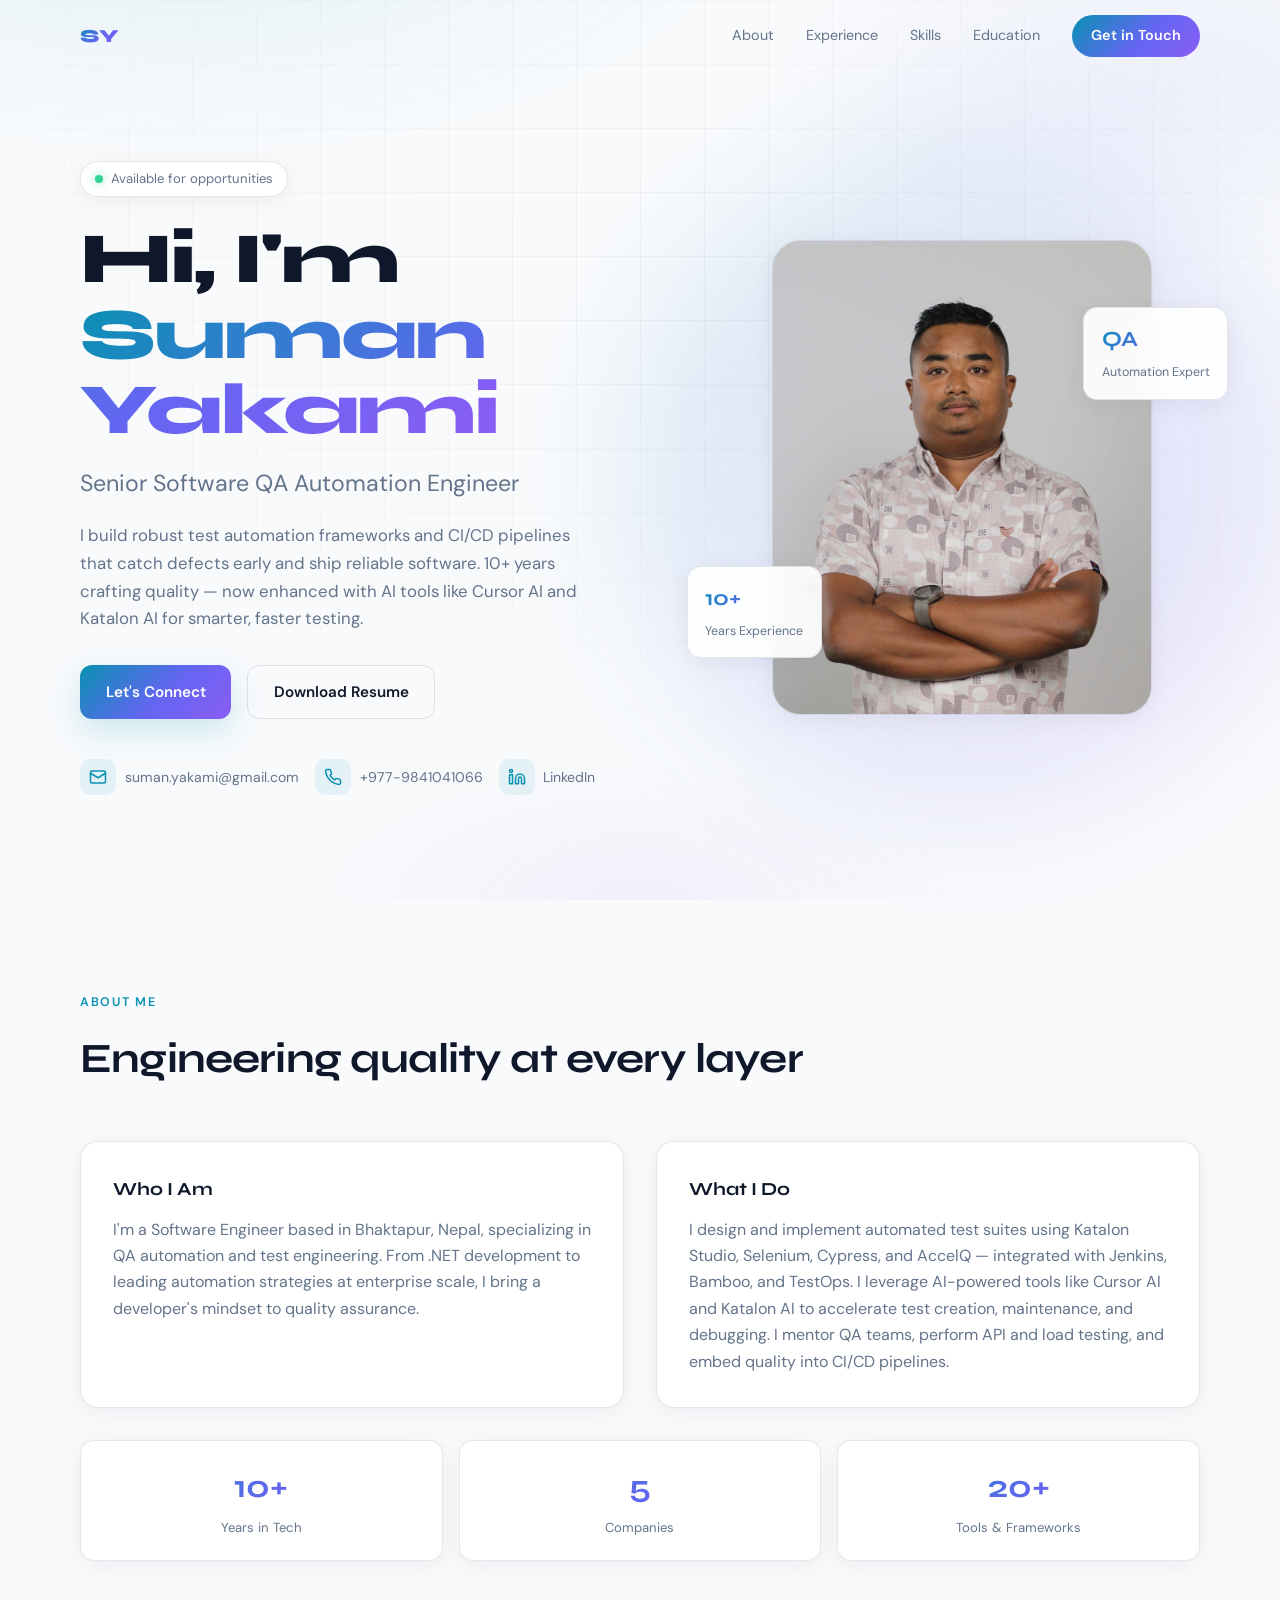
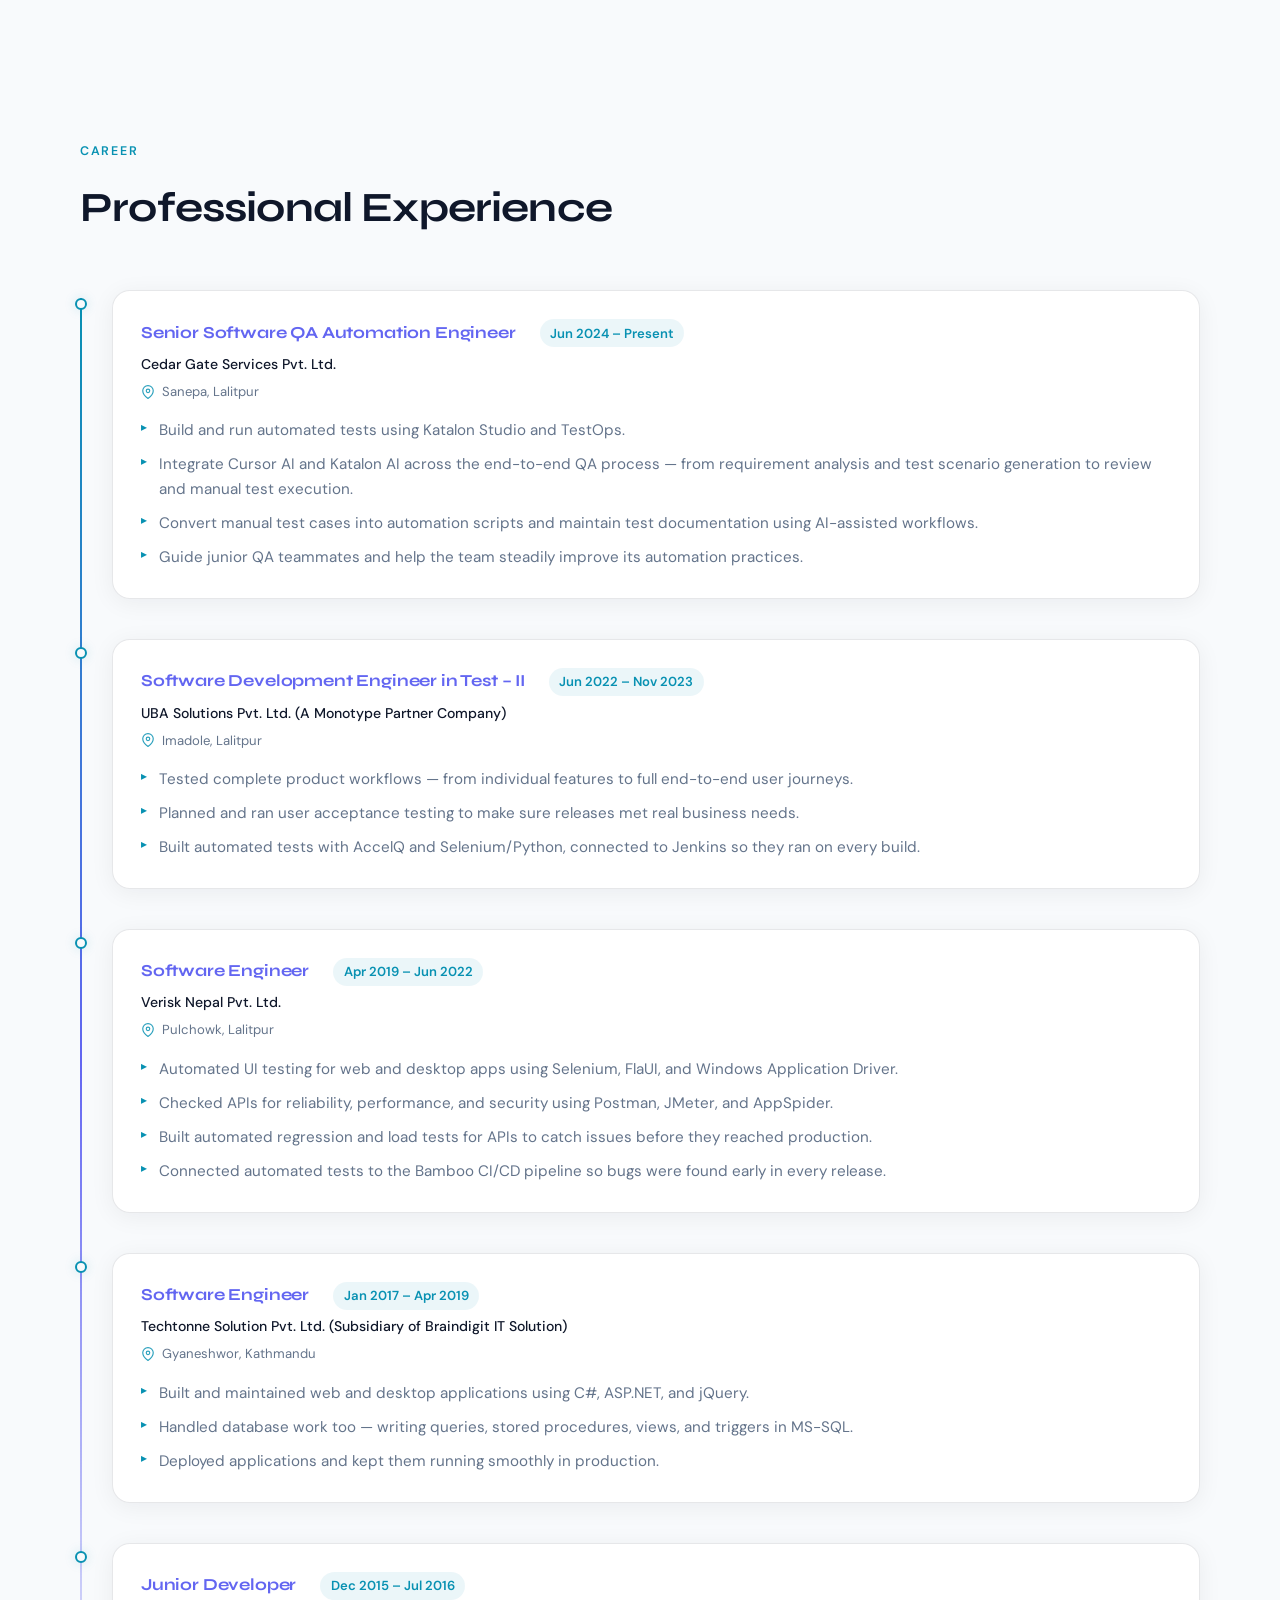
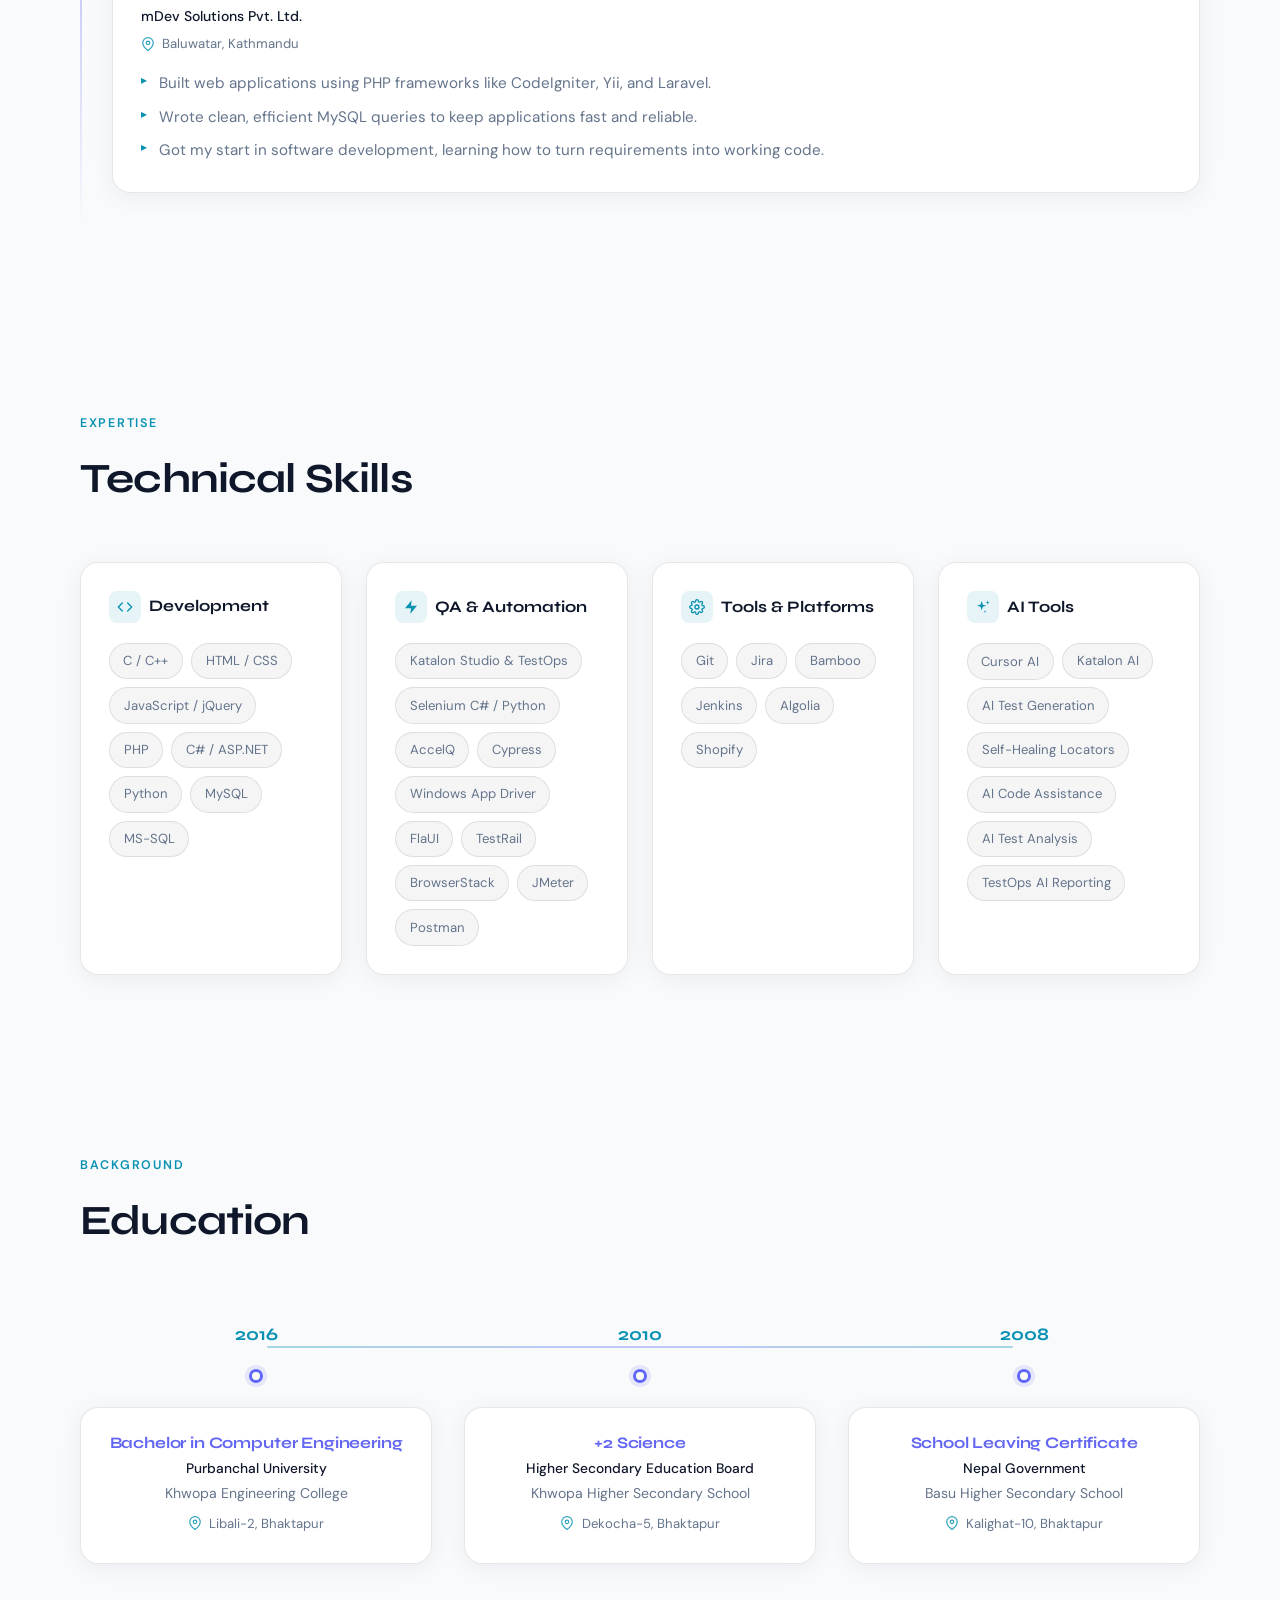
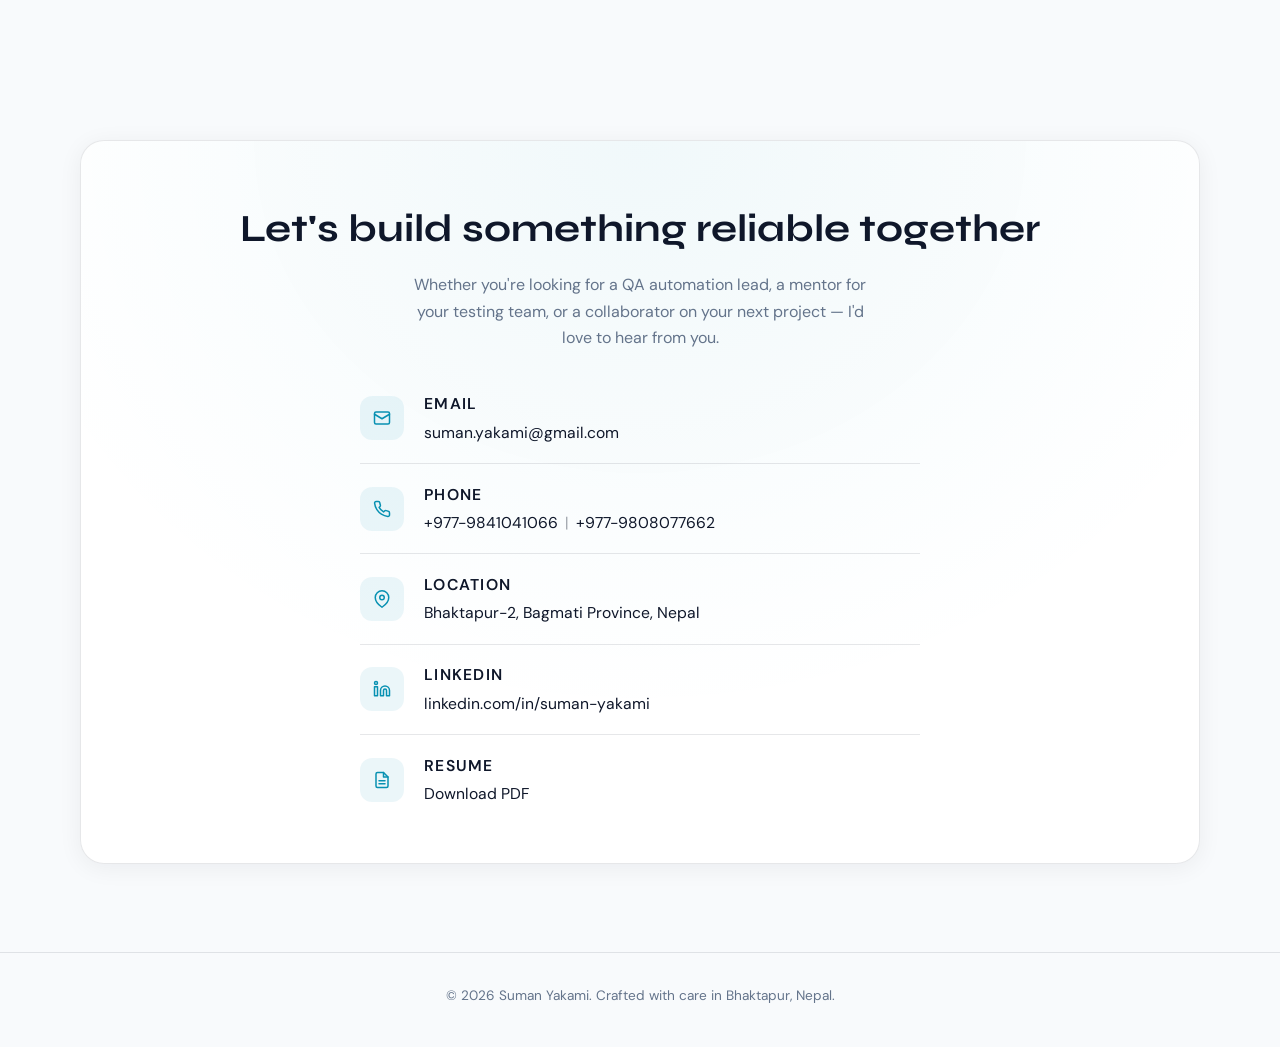
==== index.html @ f519cc33 "Initial commit for portfolio site" ====
<!DOCTYPE html>
<html lang="en">
<head>
  <meta charset="UTF-8" />
  <meta name="viewport" content="width=device-width, initial-scale=1.0" />
  <meta name="description" content="Suman Yakami — Senior Software QA Automation Engineer. Expert in Katalon, Selenium, CI/CD, Cursor AI, and Katalon AI for intelligent test automation." />
  <title>Suman Yakami | Software Engineer</title>
  <link rel="icon" href="favicon.svg" type="image/svg+xml" />
  <link rel="apple-touch-icon" href="favicon.svg" />
  <link rel="preconnect" href="https://fonts.googleapis.com" />
  <link rel="preconnect" href="https://fonts.gstatic.com" crossorigin />
  <link href="https://fonts.googleapis.com/css2?family=DM+Sans:ital,opsz,wght@0,9..40,300;0,9..40,400;0,9..40,500;0,9..40,600;0,9..40,700;1,9..40,400&family=Syne:wght@500;600;700;800&display=swap" rel="stylesheet" />
  <link rel="stylesheet" href="styles.css">
</head>
<body>
  <div class="grid-bg" aria-hidden="true"></div>

  <nav class="nav" id="nav">
    <div class="container nav-inner">
      <a href="#" class="logo">SY</a>
      <button class="menu-toggle" id="menuToggle" aria-label="Toggle menu">☰</button>
      <div class="nav-links" id="navLinks">
        <a href="#about">About</a>
        <a href="#experience">Experience</a>
        <a href="#skills">Skills</a>
        <a href="#education">Education</a>
        <a href="#contact" class="nav-cta">Get in Touch</a>
      </div>
    </div>
  </nav>

  <header class="hero">
    <div class="container hero-grid">
      <div class="hero-content">
        <div class="hero-badge">
          <span class="dot"></span>
          Available for opportunities
        </div>
        <h1>Hi, I'm <span class="highlight">Suman Yakami</span></h1>
        <p class="hero-role">Senior Software QA Automation Engineer</p>
        <p class="hero-desc">
          I build robust test automation frameworks and CI/CD pipelines that catch defects early
          and ship reliable software. 10+ years crafting quality — now enhanced with AI tools like
          Cursor AI and Katalon AI for smarter, faster testing.
        </p>
        <div class="hero-actions">
          <a href="#contact" class="btn btn-primary">Let's Connect</a>
          <a href="Resume_Suman-Yakami.pdf" class="btn btn-outline" target="_blank" rel="noopener">Download Resume</a>
        </div>
        <div class="hero-contact">
          <a href="mailto:suman.yakami@gmail.com">
            <span class="hero-contact-icon" aria-hidden="true">
              <svg viewBox="0 0 24 24"><rect x="2" y="4" width="20" height="16" rx="2"/><path d="m2 7 10 6 10-6"/></svg>
            </span>
            suman.yakami@gmail.com
          </a>
          <a href="tel:+9779841041066">
            <span class="hero-contact-icon" aria-hidden="true">
              <svg viewBox="0 0 24 24"><path d="M22 16.92v3a2 2 0 0 1-2.18 2 19.79 19.79 0 0 1-8.63-3.07 19.5 19.5 0 0 1-6-6 19.79 19.79 0 0 1-3.07-8.67A2 2 0 0 1 4.11 2h3a2 2 0 0 1 2 1.72 12.84 12.84 0 0 0 .7 2.81 2 2 0 0 1-.45 2.11L8.09 9.91a16 16 0 0 0 6 6l1.27-1.27a2 2 0 0 1 2.11-.45 12.84 12.84 0 0 0 2.81.7A2 2 0 0 1 22 16.92z"/></svg>
            </span>
            +977-9841041066
          </a>
          <a href="https://www.linkedin.com/in/suman-yakami" target="_blank" rel="noopener">
            <span class="hero-contact-icon" aria-hidden="true">
              <svg viewBox="0 0 24 24"><path d="M16 8a6 6 0 0 1 6 6v7h-4v-7a2 2 0 0 0-2-2 2 2 0 0 0-2 2v7h-4v-7a6 6 0 0 1 6-6z"/><path d="M2 9h4v12H2z"/><circle cx="4" cy="4" r="2"/></svg>
            </span>
            LinkedIn
          </a>
        </div>
      </div>
      <div class="hero-visual">
        <div class="photo-glow"></div>
        <div class="photo-frame">
          <img src="profile.jpg" alt="Suman Yakami — Software Engineer" width="380" height="475" />
        </div>
        <div class="floating-card card-1">
          <strong>10+</strong>
          <span>Years Experience</span>
        </div>
        <div class="floating-card card-2">
          <strong>QA</strong>
          <span>Automation Expert</span>
        </div>
      </div>
    </div>
  </header>

  <section id="about">
    <div class="container">
      <div class="section-header reveal">
        <span class="section-label">About Me</span>
        <h2 class="section-title">Engineering quality at every layer</h2>
      </div>
      <div class="about-grid">
        <div class="about-card reveal">
          <h3>Who I Am</h3>
          <p>
            I'm a Software Engineer based in Bhaktapur, Nepal, specializing in QA automation and
            test engineering. From .NET development to leading automation strategies at enterprise
            scale, I bring a developer's mindset to quality assurance.
          </p>
        </div>
        <div class="about-card reveal">
          <h3>What I Do</h3>
          <p>
            I design and implement automated test suites using Katalon Studio, Selenium, Cypress,
            and AccelQ — integrated with Jenkins, Bamboo, and TestOps. I leverage AI-powered tools
            like Cursor AI and Katalon AI to accelerate test creation, maintenance, and debugging.
            I mentor QA teams, perform API and load testing, and embed quality into CI/CD pipelines.
          </p>
        </div>
      </div>
      <div class="stats-row reveal">
        <div class="stat">
          <strong>10+</strong>
          <span>Years in Tech</span>
        </div>
        <div class="stat">
          <strong>5</strong>
          <span>Companies</span>
        </div>
        <div class="stat">
          <strong>20+</strong>
          <span>Tools &amp; Frameworks</span>
        </div>
      </div>
    </div>
  </section>

  <section id="experience">
    <div class="container">
      <div class="section-header reveal">
        <span class="section-label">Career</span>
        <h2 class="section-title">Professional Experience</h2>
      </div>
      <div class="timeline">
        <article class="timeline-item">
          <div class="timeline-card">
            <div class="timeline-meta">
              <h3>Senior Software QA Automation Engineer</h3>
              <span class="timeline-date">Jun 2024 – Present</span>
            </div>
            <p class="timeline-company">Cedar Gate Services Pvt. Ltd.</p>
            <p class="location-line">
              <svg viewBox="0 0 24 24" aria-hidden="true"><path d="M21 10c0 7-9 13-9 13s-9-6-9-13a9 9 0 0 1 18 0z"/><circle cx="12" cy="10" r="3"/></svg>
              <span>Sanepa, Lalitpur</span>
            </p>
            <ul>
              <li>Build and run automated tests using Katalon Studio and TestOps.</li>
              <li>Integrate Cursor AI and Katalon AI across the end-to-end QA process — from requirement analysis and test scenario generation to review and manual test execution.</li>
              <li>Convert manual test cases into automation scripts and maintain test documentation using AI-assisted workflows.</li>
              <li>Guide junior QA teammates and help the team steadily improve its automation practices.</li>
            </ul>
          </div>
        </article>

        <article class="timeline-item">
          <div class="timeline-card">
            <div class="timeline-meta">
              <h3>Software Development Engineer in Test – II</h3>
              <span class="timeline-date">Jun 2022 – Nov 2023</span>
            </div>
            <p class="timeline-company">UBA Solutions Pvt. Ltd. (A Monotype Partner Company)</p>
            <p class="location-line">
              <svg viewBox="0 0 24 24" aria-hidden="true"><path d="M21 10c0 7-9 13-9 13s-9-6-9-13a9 9 0 0 1 18 0z"/><circle cx="12" cy="10" r="3"/></svg>
              <span>Imadole, Lalitpur</span>
            </p>
            <ul>
              <li>Tested complete product workflows — from individual features to full end-to-end user journeys.</li>
              <li>Planned and ran user acceptance testing to make sure releases met real business needs.</li>
              <li>Built automated tests with AccelQ and Selenium/Python, connected to Jenkins so they ran on every build.</li>
            </ul>
          </div>
        </article>

        <article class="timeline-item">
          <div class="timeline-card">
            <div class="timeline-meta">
              <h3>Software Engineer</h3>
              <span class="timeline-date">Apr 2019 – Jun 2022</span>
            </div>
            <p class="timeline-company">Verisk Nepal Pvt. Ltd.</p>
            <p class="location-line">
              <svg viewBox="0 0 24 24" aria-hidden="true"><path d="M21 10c0 7-9 13-9 13s-9-6-9-13a9 9 0 0 1 18 0z"/><circle cx="12" cy="10" r="3"/></svg>
              <span>Pulchowk, Lalitpur</span>
            </p>
            <ul>
              <li>Automated UI testing for web and desktop apps using Selenium, FlaUI, and Windows Application Driver.</li>
              <li>Checked APIs for reliability, performance, and security using Postman, JMeter, and AppSpider.</li>
              <li>Built automated regression and load tests for APIs to catch issues before they reached production.</li>
              <li>Connected automated tests to the Bamboo CI/CD pipeline so bugs were found early in every release.</li>
            </ul>
          </div>
        </article>

        <article class="timeline-item">
          <div class="timeline-card">
            <div class="timeline-meta">
              <h3>Software Engineer</h3>
              <span class="timeline-date">Jan 2017 – Apr 2019</span>
            </div>
            <p class="timeline-company">Techtonne Solution Pvt. Ltd. (Subsidiary of Braindigit IT Solution)</p>
            <p class="location-line">
              <svg viewBox="0 0 24 24" aria-hidden="true"><path d="M21 10c0 7-9 13-9 13s-9-6-9-13a9 9 0 0 1 18 0z"/><circle cx="12" cy="10" r="3"/></svg>
              <span>Gyaneshwor, Kathmandu</span>
            </p>
            <ul>
              <li>Built and maintained web and desktop applications using C#, ASP.NET, and jQuery.</li>
              <li>Handled database work too — writing queries, stored procedures, views, and triggers in MS-SQL.</li>
              <li>Deployed applications and kept them running smoothly in production.</li>
            </ul>
          </div>
        </article>

        <article class="timeline-item">
          <div class="timeline-card">
            <div class="timeline-meta">
              <h3>Junior Developer</h3>
              <span class="timeline-date">Dec 2015 – Jul 2016</span>
            </div>
            <p class="timeline-company">mDev Solutions Pvt. Ltd.</p>
            <p class="location-line">
              <svg viewBox="0 0 24 24" aria-hidden="true"><path d="M21 10c0 7-9 13-9 13s-9-6-9-13a9 9 0 0 1 18 0z"/><circle cx="12" cy="10" r="3"/></svg>
              <span>Baluwatar, Kathmandu</span>
            </p>
            <ul>
              <li>Built web applications using PHP frameworks like CodeIgniter, Yii, and Laravel.</li>
              <li>Wrote clean, efficient MySQL queries to keep applications fast and reliable.</li>
              <li>Got my start in software development, learning how to turn requirements into working code.</li>
            </ul>
          </div>
        </article>
      </div>
    </div>
  </section>

  <section id="skills">
    <div class="container">
      <div class="section-header reveal">
        <span class="section-label">Expertise</span>
        <h2 class="section-title">Technical Skills</h2>
      </div>
      <div class="skills-grid">
        <div class="skill-group reveal">
          <h3><span class="icon" aria-hidden="true"><svg viewBox="0 0 24 24"><polyline points="16 18 22 12 16 6"/><polyline points="8 6 2 12 8 18"/></svg></span> Development</h3>
          <div class="skill-tags">
            <span class="skill-tag">C / C++</span>
            <span class="skill-tag">HTML / CSS</span>
            <span class="skill-tag">JavaScript / jQuery</span>
            <span class="skill-tag">PHP</span>
            <span class="skill-tag">C# / ASP.NET</span>
            <span class="skill-tag">Python</span>
            <span class="skill-tag">MySQL</span>
            <span class="skill-tag">MS-SQL</span>
          </div>
        </div>
        <div class="skill-group reveal">
          <h3><span class="icon" aria-hidden="true"><svg viewBox="0 0 24 24"><polygon points="13 2 3 14 12 14 11 22 21 10 12 10 13 2"/></svg></span> QA &amp; Automation</h3>
          <div class="skill-tags">
            <span class="skill-tag">Katalon Studio &amp; TestOps</span>
            <span class="skill-tag">Selenium C# / Python</span>
            <span class="skill-tag">AccelQ</span>
            <span class="skill-tag">Cypress</span>
            <span class="skill-tag">Windows App Driver</span>
            <span class="skill-tag">FlaUI</span>
            <span class="skill-tag">TestRail</span>
            <span class="skill-tag">BrowserStack</span>
            <span class="skill-tag">JMeter</span>
            <span class="skill-tag">Postman</span>
          </div>
        </div>
        <div class="skill-group reveal">
          <h3><span class="icon" aria-hidden="true"><svg viewBox="0 0 24 24"><path d="M12 15a3 3 0 1 0 0-6 3 3 0 0 0 0 6z"/><path d="M19.4 15a1.65 1.65 0 0 0 .33 1.82l.06.06a2 2 0 0 1-2.83 2.83l-.06-.06a1.65 1.65 0 0 0-1.82-.33 1.65 1.65 0 0 0-1 1.51V21a2 2 0 0 1-4 0v-.09A1.65 1.65 0 0 0 9 19.4a1.65 1.65 0 0 0-1.82.33l-.06.06a2 2 0 0 1-2.83-2.83l.06-.06A1.65 1.65 0 0 0 4.68 15a1.65 1.65 0 0 0-1.51-1H3a2 2 0 0 1 0-4h.09A1.65 1.65 0 0 0 4.6 9a1.65 1.65 0 0 0-.33-1.82l-.06-.06a2 2 0 0 1 2.83-2.83l.06.06A1.65 1.65 0 0 0 9 4.68a1.65 1.65 0 0 0 1-1.51V3a2 2 0 0 1 4 0v.09a1.65 1.65 0 0 0 1 1.51 1.65 1.65 0 0 0 1.82-.33l.06-.06a2 2 0 0 1 2.83 2.83l-.06.06A1.65 1.65 0 0 0 19.4 9a1.65 1.65 0 0 0 1.51 1H21a2 2 0 0 1 0 4h-.09a1.65 1.65 0 0 0-1.51 1z"/></svg></span> Tools &amp; Platforms</h3>
          <div class="skill-tags">
            <span class="skill-tag">Git</span>
            <span class="skill-tag">Jira</span>
            <span class="skill-tag">Bamboo</span>
            <span class="skill-tag">Jenkins</span>
            <span class="skill-tag">Algolia</span>
            <span class="skill-tag">Shopify</span>
          </div>
        </div>
        <div class="skill-group reveal">
          <h3><span class="icon" aria-hidden="true"><svg viewBox="0 0 24 24"><polygon points="10,3 11.8,8.5 17,10 11.8,11.5 10,17 8.2,11.5 3,10 8.2,8.5"/><polygon points="19,2 19.7,4.5 22,5.2 19.7,5.9 19,8.5 18.3,5.9 16,5.2 18.3,4.5"/><polygon points="15,17 15.5,18.5 17,19 15.5,19.5 15,21 14.5,19.5 13,19 14.5,18.5"/></svg></span> AI Tools</h3>
          <div class="skill-tags">
            <span class="skill-tag">Cursor AI</span>
            <span class="skill-tag">Katalon AI</span>
            <span class="skill-tag">AI Test Generation</span>
            <span class="skill-tag">Self-Healing Locators</span>
            <span class="skill-tag">AI Code Assistance</span>
            <span class="skill-tag">AI Test Analysis</span>
            <span class="skill-tag">TestOps AI Reporting</span>
          </div>
        </div>
      </div>
    </div>
  </section>

  <section id="education">
    <div class="container">
      <div class="section-header reveal">
        <span class="section-label">Background</span>
        <h2 class="section-title">Education</h2>
      </div>
      <div class="edu-timeline">
        <div class="edu-step reveal">
          <span class="edu-step-year">2016</span>
          <span class="edu-step-dot" aria-hidden="true"></span>
          <div class="edu-step-content" data-year="2016">
            <h3>Bachelor in Computer Engineering</h3>
            <p class="edu-board">Purbanchal University</p>
            <p class="edu-institution">Khwopa Engineering College</p>
            <p class="location-line">
              <svg viewBox="0 0 24 24" aria-hidden="true"><path d="M21 10c0 7-9 13-9 13s-9-6-9-13a9 9 0 0 1 18 0z"/><circle cx="12" cy="10" r="3"/></svg>
              <span>Libali-2, Bhaktapur</span>
            </p>
          </div>
        </div>
        <div class="edu-step reveal">
          <span class="edu-step-year">2010</span>
          <span class="edu-step-dot" aria-hidden="true"></span>
          <div class="edu-step-content" data-year="2010">
            <h3>+2 Science</h3>
            <p class="edu-board">Higher Secondary Education Board</p>
            <p class="edu-institution">Khwopa Higher Secondary School</p>
            <p class="location-line">
              <svg viewBox="0 0 24 24" aria-hidden="true"><path d="M21 10c0 7-9 13-9 13s-9-6-9-13a9 9 0 0 1 18 0z"/><circle cx="12" cy="10" r="3"/></svg>
              <span>Dekocha-5, Bhaktapur</span>
            </p>
          </div>
        </div>
        <div class="edu-step reveal">
          <span class="edu-step-year">2008</span>
          <span class="edu-step-dot" aria-hidden="true"></span>
          <div class="edu-step-content" data-year="2008">
            <h3>School Leaving Certificate</h3>
            <p class="edu-board">Nepal Government</p>
            <p class="edu-institution">Basu Higher Secondary School</p>
            <p class="location-line">
              <svg viewBox="0 0 24 24" aria-hidden="true"><path d="M21 10c0 7-9 13-9 13s-9-6-9-13a9 9 0 0 1 18 0z"/><circle cx="12" cy="10" r="3"/></svg>
              <span>Kalighat-10, Bhaktapur</span>
            </p>
          </div>
        </div>
      </div>
    </div>
  </section>

  <section id="contact">
    <div class="container">
      <div class="contact-wrapper reveal">
        <h2>Let's build something reliable together</h2>
        <p>
          Whether you're looking for a QA automation lead, a mentor for your testing team,
          or a collaborator on your next project — I'd love to hear from you.
        </p>
        <ul class="contact-list">
          <li>
            <span class="contact-icon" aria-hidden="true">
              <svg viewBox="0 0 24 24"><rect x="2" y="4" width="20" height="16" rx="2"/><path d="m2 7 10 6 10-6"/></svg>
            </span>
            <div class="contact-details">
              <span class="contact-label">Email</span>
              <a href="mailto:suman.yakami@gmail.com">suman.yakami@gmail.com</a>
            </div>
          </li>
          <li>
            <span class="contact-icon" aria-hidden="true">
              <svg viewBox="0 0 24 24"><path d="M22 16.92v3a2 2 0 0 1-2.18 2 19.79 19.79 0 0 1-8.63-3.07 19.5 19.5 0 0 1-6-6 19.79 19.79 0 0 1-3.07-8.67A2 2 0 0 1 4.11 2h3a2 2 0 0 1 2 1.72 12.84 12.84 0 0 0 .7 2.81 2 2 0 0 1-.45 2.11L8.09 9.91a16 16 0 0 0 6 6l1.27-1.27a2 2 0 0 1 2.11-.45 12.84 12.84 0 0 0 2.81.7A2 2 0 0 1 22 16.92z"/></svg>
            </span>
            <div class="contact-details">
              <span class="contact-label">Phone</span>
              <div class="phone-numbers">
                <a href="tel:+9779841041066">+977-9841041066</a>
                <span class="phone-sep" aria-hidden="true">|</span>
                <a href="tel:+9779808077662">+977-9808077662</a>
              </div>
            </div>
          </li>
          <li>
            <span class="contact-icon" aria-hidden="true">
              <svg viewBox="0 0 24 24"><path d="M21 10c0 7-9 13-9 13s-9-6-9-13a9 9 0 0 1 18 0z"/><circle cx="12" cy="10" r="3"/></svg>
            </span>
            <div class="contact-details">
              <span class="contact-label">Location</span>
              <span>Bhaktapur-2, Bagmati Province, Nepal</span>
            </div>
          </li>
          <li>
            <span class="contact-icon" aria-hidden="true">
              <svg viewBox="0 0 24 24"><path d="M16 8a6 6 0 0 1 6 6v7h-4v-7a2 2 0 0 0-2-2 2 2 0 0 0-2 2v7h-4v-7a6 6 0 0 1 6-6z"/><path d="M2 9h4v12H2z"/><circle cx="4" cy="4" r="2"/></svg>
            </span>
            <div class="contact-details">
              <span class="contact-label">LinkedIn</span>
              <a href="https://www.linkedin.com/in/suman-yakami" target="_blank" rel="noopener">linkedin.com/in/suman-yakami</a>
            </div>
          </li>
          <li>
            <span class="contact-icon" aria-hidden="true">
              <svg viewBox="0 0 24 24"><path d="M14 2H6a2 2 0 0 0-2 2v16a2 2 0 0 0 2 2h12a2 2 0 0 0 2-2V8z"/><path d="M14 2v6h6"/><path d="M16 13H8"/><path d="M16 17H8"/></svg>
            </span>
            <div class="contact-details">
              <span class="contact-label">Resume</span>
              <a href="Resume_Suman-Yakami.pdf" target="_blank" rel="noopener">Download PDF</a>
            </div>
          </li>
        </ul>
      </div>
    </div>
  </section>

  <footer>
    <div class="container">
      <p>&copy; 2026 Suman Yakami. Crafted with care in Bhaktapur, Nepal.</p>
    </div>
  </footer>

  <script>
    const nav = document.getElementById("nav");
    const navLinks = document.getElementById("navLinks");
    const menuToggle = document.getElementById("menuToggle");
    const sections = document.querySelectorAll("section[id]");
    const navAnchors = document.querySelectorAll(".nav-links a[href^='#']");

    window.addEventListener("scroll", () => {
      nav.classList.toggle("scrolled", window.scrollY > 40);
    });

    menuToggle.addEventListener("click", () => {
      navLinks.classList.toggle("open");
    });

    navAnchors.forEach((link) => {
      link.addEventListener("click", () => navLinks.classList.remove("open"));
    });

    const revealObserver = new IntersectionObserver(
      (entries) => {
        entries.forEach((entry) => {
          if (entry.isIntersecting) entry.target.classList.add("visible");
        });
      },
      { threshold: 0.12, rootMargin: "0px 0px -40px 0px" }
    );

    document.querySelectorAll(".reveal, .timeline-item").forEach((el) => {
      revealObserver.observe(el);
    });

    const sectionObserver = new IntersectionObserver(
      (entries) => {
        entries.forEach((entry) => {
          if (entry.isIntersecting) {
            navAnchors.forEach((link) => {
              link.classList.toggle("active", link.getAttribute("href") === `#${entry.target.id}`);
            });
          }
        });
      },
      { threshold: 0.35, rootMargin: `-${nav.offsetHeight}px 0px -55% 0px` }
    );

    sections.forEach((section) => sectionObserver.observe(section));
  </script>
</body>
</html>
---- styles.css ----
:root {
  --bg: #f8fafc;
  --bg-elevated: #ffffff;
  --bg-card: rgba(255, 255, 255, 0.92);
  --border: rgba(15, 23, 42, 0.1);
  --text: #0f172a;
  --text-muted: #64748b;
  --accent: #0891b2;
  --accent-2: #6366f1;
  --accent-glow: rgba(8, 145, 178, 0.18);
  --gradient: linear-gradient(135deg, #0891b2 0%, #6366f1 55%, #8b5cf6 100%);
  --radius: 18px;
  --shadow: 0 20px 50px rgba(15, 23, 42, 0.1);
  --nav-h: 72px;
}

*, *::before, *::after { box-sizing: border-box; margin: 0; padding: 0; }
html { scroll-behavior: smooth; scroll-padding-top: var(--nav-h); }

body {
  font-family: "DM Sans", system-ui, sans-serif;
  background: var(--bg);
  color: var(--text);
  line-height: 1.65;
  overflow-x: hidden;
}

body::before {
  content: "";
  position: fixed;
  inset: 0;
  background:
    radial-gradient(ellipse 80% 50% at 15% -10%, rgba(8, 145, 178, 0.08), transparent 55%),
    radial-gradient(ellipse 60% 40% at 90% 10%, rgba(99, 102, 241, 0.07), transparent 50%),
    radial-gradient(ellipse 50% 30% at 50% 100%, rgba(139, 92, 246, 0.06), transparent 50%);
  pointer-events: none;
  z-index: 0;
}

.grid-bg {
  position: fixed;
  inset: 0;
  background-image:
    linear-gradient(rgba(15, 23, 42, 0.04) 1px, transparent 1px),
    linear-gradient(90deg, rgba(15, 23, 42, 0.04) 1px, transparent 1px);
  background-size: 64px 64px;
  mask-image: radial-gradient(ellipse 80% 70% at 50% 30%, black, transparent);
  pointer-events: none;
  z-index: 0;
}

a { color: inherit; text-decoration: none; }
img { max-width: 100%; display: block; }
ul { list-style: none; }

.container {
  width: min(1120px, calc(100% - 2.5rem));
  margin-inline: auto;
  position: relative;
  z-index: 1;
}

/* Navigation */
.nav {
  position: fixed;
  top: 0;
  left: 0;
  right: 0;
  height: var(--nav-h);
  z-index: 100;
  transition: background 0.3s, border-color 0.3s, backdrop-filter 0.3s;
}

.nav.scrolled {
  background: rgba(255, 255, 255, 0.9);
  backdrop-filter: blur(16px);
  border-bottom: 1px solid var(--border);
  box-shadow: 0 4px 20px rgba(15, 23, 42, 0.06);
}

.nav-inner {
  height: 100%;
  display: flex;
  align-items: center;
  justify-content: space-between;
}

.logo {
  font-family: "Syne", sans-serif;
  font-weight: 800;
  font-size: 1.15rem;
  letter-spacing: -0.02em;
  background: var(--gradient);
  -webkit-background-clip: text;
  -webkit-text-fill-color: transparent;
  background-clip: text;
}

.nav-links {
  display: flex;
  gap: 2rem;
  align-items: center;
}

.nav-links a {
  font-size: 0.9rem;
  color: var(--text-muted);
  transition: color 0.2s;
  position: relative;
}

.nav-links a::after {
  content: "";
  position: absolute;
  left: 0;
  bottom: -4px;
  width: 0;
  height: 2px;
  background: var(--gradient);
  border-radius: 2px;
  transition: width 0.25s ease;
}

.nav-links a:hover,
.nav-links a.active { color: var(--text); }

.nav-links a:hover::after,
.nav-links a.active::after { width: 100%; }

.nav-cta {
  padding: 0.55rem 1.2rem;
  border-radius: 999px;
  background: var(--gradient);
  color: #ffffff !important;
  font-weight: 600;
  font-size: 0.85rem;
  transition: transform 0.2s, box-shadow 0.2s;
}

.nav-cta::after { display: none !important; }
.nav-cta:hover { transform: translateY(-1px); box-shadow: 0 8px 24px var(--accent-glow); }

.menu-toggle {
  display: none;
  background: none;
  border: 1px solid var(--border);
  color: var(--text);
  width: 42px;
  height: 42px;
  border-radius: 10px;
  cursor: pointer;
  font-size: 1.2rem;
}

/* Hero */
.hero {
  min-height: 100vh;
  display: flex;
  align-items: center;
  padding: calc(var(--nav-h) + 3rem) 0 4rem;
  position: relative;
  z-index: 1;
}

.hero-grid {
  display: grid;
  grid-template-columns: 1.1fr 0.9fr;
  gap: 4rem;
  align-items: center;
}

.hero-badge {
  display: inline-flex;
  align-items: center;
  gap: 0.5rem;
  padding: 0.4rem 0.9rem;
  border-radius: 999px;
  border: 1px solid var(--border);
  background: var(--bg-card);
  font-size: 0.82rem;
  color: var(--text-muted);
  margin-bottom: 1.5rem;
  backdrop-filter: blur(8px);
}

.hero-badge .dot {
  width: 8px;
  height: 8px;
  border-radius: 50%;
  background: #34d399;
  box-shadow: 0 0 10px rgba(52, 211, 153, 0.6);
  animation: pulse 2s infinite;
}

@keyframes pulse {
  0%, 100% { opacity: 1; }
  50% { opacity: 0.5; }
}

.hero h1 {
  font-family: "Syne", sans-serif;
  font-size: clamp(2.8rem, 6vw, 4.5rem);
  font-weight: 800;
  line-height: 1.05;
  letter-spacing: -0.03em;
  margin-bottom: 1rem;
}

.hero h1 .highlight {
  background: var(--gradient);
  -webkit-background-clip: text;
  -webkit-text-fill-color: transparent;
  background-clip: text;
}

.hero-role {
  font-size: clamp(1.1rem, 2.5vw, 1.45rem);
  color: var(--text-muted);
  margin-bottom: 1.25rem;
  font-weight: 400;
}

.hero-desc {
  color: var(--text-muted);
  max-width: 520px;
  margin-bottom: 2rem;
  font-size: 1.05rem;
}

.hero-actions {
  display: flex;
  flex-wrap: wrap;
  gap: 1rem;
  margin-bottom: 2.5rem;
}

.btn {
  display: inline-flex;
  align-items: center;
  gap: 0.5rem;
  padding: 0.85rem 1.6rem;
  border-radius: 12px;
  font-weight: 600;
  font-size: 0.95rem;
  transition: transform 0.2s, box-shadow 0.2s, background 0.2s;
  cursor: pointer;
  border: none;
  font-family: inherit;
}

.btn-primary {
  background: var(--gradient);
  color: #ffffff;
  box-shadow: 0 12px 32px var(--accent-glow);
}

.btn-primary:hover { transform: translateY(-2px); }

.btn-outline {
  background: transparent;
  color: var(--text);
  border: 1px solid var(--border);
}

.btn-outline:hover {
  border-color: var(--accent);
  background: rgba(8, 145, 178, 0.06);
}

.hero-contact {
  display: flex;
  flex-wrap: wrap;
  gap: 1rem;
}

.hero-contact a {
  display: inline-flex;
  align-items: center;
  gap: 0.55rem;
  font-size: 0.88rem;
  color: var(--text-muted);
  transition: color 0.2s;
}

.hero-contact a:hover { color: var(--accent); }

.hero-contact-icon {
  width: 36px;
  height: 36px;
  border-radius: 10px;
  display: grid;
  place-items: center;
  flex-shrink: 0;
  background: rgba(8, 145, 178, 0.08);
  color: var(--accent);
}

.hero-contact-icon svg,
.contact-icon svg {
  width: 18px;
  height: 18px;
  display: block;
  stroke: currentColor;
  fill: none;
  stroke-width: 2;
  stroke-linecap: round;
  stroke-linejoin: round;
}

.hero-visual {
  position: relative;
  display: flex;
  justify-content: center;
}

.photo-frame {
  position: relative;
  width: min(380px, 100%);
  aspect-ratio: 4/5;
  border-radius: 28px;
  overflow: hidden;
  border: 1px solid var(--border);
  box-shadow: var(--shadow);
}

.photo-frame img {
  width: 100%;
  height: 100%;
  object-fit: cover;
  object-position: center top;
}

.photo-glow {
  position: absolute;
  inset: -20%;
  background: var(--gradient);
  opacity: 0.12;
  filter: blur(60px);
  z-index: -1;
  border-radius: 50%;
}

.floating-card {
  position: absolute;
  background: var(--bg-card);
  backdrop-filter: blur(12px);
  border: 1px solid var(--border);
  border-radius: 14px;
  padding: 0.9rem 1.1rem;
  box-shadow: var(--shadow);
  animation: float 5s ease-in-out infinite;
}

.floating-card.card-1 {
  bottom: 12%;
  left: -8%;
  animation-delay: 0s;
}

.floating-card.card-2 {
  top: 14%;
  right: -6%;
  animation-delay: 1.5s;
}

@keyframes float {
  0%, 100% { transform: translateY(0); }
  50% { transform: translateY(-10px); }
}

.floating-card strong {
  display: block;
  font-family: "Syne", sans-serif;
  font-size: 1.35rem;
  background: var(--gradient);
  -webkit-background-clip: text;
  -webkit-text-fill-color: transparent;
  background-clip: text;
}

.floating-card span {
  font-size: 0.78rem;
  color: var(--text-muted);
}

/* Sections */
section {
  padding: 5.5rem 0;
  position: relative;
  z-index: 1;
}

.section-header {
  margin-bottom: 3rem;
}

.section-label {
  display: inline-block;
  font-size: 0.78rem;
  font-weight: 600;
  letter-spacing: 0.14em;
  text-transform: uppercase;
  color: var(--accent);
  margin-bottom: 0.75rem;
}

.section-title {
  font-family: "Syne", sans-serif;
  font-size: clamp(1.8rem, 4vw, 2.6rem);
  font-weight: 700;
  letter-spacing: -0.02em;
}

.about-card,
.stat,
.timeline-card,
.skill-group,
.contact-wrapper,
.hero-badge,
.floating-card,
.photo-frame {
  box-shadow: 0 4px 24px rgba(15, 23, 42, 0.06);
}

/* About */
.about-grid {
  display: grid;
  grid-template-columns: 1fr 1fr;
  gap: 2rem;
}

.about-card {
  background: var(--bg-card);
  border: 1px solid var(--border);
  border-radius: var(--radius);
  padding: 2rem;
  backdrop-filter: blur(10px);
  transition: border-color 0.3s, transform 0.3s;
}

.about-card:hover {
  border-color: rgba(8, 145, 178, 0.35);
  transform: translateY(-4px);
  box-shadow: var(--shadow);
}

.about-card h3 {
  font-family: "Syne", sans-serif;
  font-size: 1.15rem;
  margin-bottom: 0.75rem;
}

.about-card p { color: var(--text-muted); }

.stats-row {
  display: grid;
  grid-template-columns: repeat(3, 1fr);
  gap: 1rem;
  margin-top: 2rem;
}

.stat {
  text-align: center;
  padding: 1.25rem;
  background: var(--bg-card);
  border: 1px solid var(--border);
  border-radius: 14px;
}

.stat strong {
  display: block;
  font-family: "Syne", sans-serif;
  font-size: 2rem;
  background: var(--gradient);
  -webkit-background-clip: text;
  -webkit-text-fill-color: transparent;
  background-clip: text;
}

.stat span {
  font-size: 0.82rem;
  color: var(--text-muted);
}

/* Experience */
.timeline {
  position: relative;
  padding-left: 2rem;
}

.timeline::before {
  content: "";
  position: absolute;
  left: 0;
  top: 8px;
  bottom: 8px;
  width: 2px;
  background: linear-gradient(to bottom, var(--accent), var(--accent-2), transparent);
  border-radius: 2px;
}

.timeline-item {
  position: relative;
  padding-bottom: 2.5rem;
  opacity: 0;
  transform: translateX(20px);
  transition: opacity 0.5s ease, transform 0.5s ease;
}

.timeline-item.visible {
  opacity: 1;
  transform: translateX(0);
}

.timeline-item::before {
  content: "";
  position: absolute;
  left: -2rem;
  top: 8px;
  width: 12px;
  height: 12px;
  border-radius: 50%;
  background: var(--bg);
  border: 2px solid var(--accent);
  transform: translateX(-5px);
  box-shadow: 0 0 12px var(--accent-glow);
}

.timeline-card {
  background: var(--bg-card);
  border: 1px solid var(--border);
  border-radius: var(--radius);
  padding: 1.75rem;
  backdrop-filter: blur(10px);
  transition: border-color 0.3s;
}

.timeline-card:hover {
  border-color: rgba(8, 145, 178, 0.3);
  box-shadow: var(--shadow);
}

.timeline-meta {
  display: flex;
  flex-wrap: wrap;
  gap: 0.75rem 1.5rem;
  margin-bottom: 0.4rem;
  align-items: baseline;
}

.timeline-meta h3 {
  font-family: "Syne", sans-serif;
  font-size: 1.05rem;
  font-weight: 700;
  color: var(--accent-2);
  letter-spacing: -0.01em;
  line-height: 1.35;
}

.timeline-date {
  font-size: 0.82rem;
  color: var(--accent);
  font-weight: 600;
  background: rgba(8, 145, 178, 0.08);
  padding: 0.2rem 0.65rem;
  border-radius: 999px;
}

.timeline-company {
  font-family: "DM Sans", system-ui, sans-serif;
  font-size: 0.88rem;
  font-weight: 500;
  color: var(--text);
  margin-bottom: 0.4rem;
  line-height: 1.45;
  overflow-wrap: break-word;
}

.location-line {
  display: inline-flex;
  align-items: center;
  gap: 0.45rem;
  font-size: 0.82rem;
  color: var(--text-muted);
  margin-bottom: 1rem;
}

.location-line svg {
  width: 14px;
  height: 14px;
  stroke: var(--accent);
  fill: none;
  stroke-width: 2;
  stroke-linecap: round;
  stroke-linejoin: round;
  flex-shrink: 0;
  opacity: 0.85;
}

.timeline-card ul {
  display: flex;
  flex-direction: column;
  gap: 0.55rem;
}

.timeline-card li {
  position: relative;
  padding-left: 1.1rem;
  color: var(--text-muted);
  font-size: 0.95rem;
}

.timeline-card li::before {
  content: "▸";
  position: absolute;
  left: 0;
  color: var(--accent);
  font-size: 0.75rem;
}

/* Skills */
.skills-grid {
  display: grid;
  grid-template-columns: repeat(auto-fit, minmax(260px, 1fr));
  gap: 1.5rem;
}

.skill-group {
  background: var(--bg-card);
  border: 1px solid var(--border);
  border-radius: var(--radius);
  padding: 1.75rem;
  backdrop-filter: blur(10px);
  transition: border-color 0.3s, transform 0.3s;
}

.skill-group:hover {
  border-color: rgba(99, 102, 241, 0.35);
  transform: translateY(-3px);
  box-shadow: var(--shadow);
}

.skill-group h3 {
  font-family: "Syne", sans-serif;
  font-size: 1rem;
  margin-bottom: 1.25rem;
  display: flex;
  align-items: center;
  gap: 0.5rem;
}

.skill-group h3 .icon {
  width: 32px;
  height: 32px;
  min-width: 32px;
  min-height: 32px;
  border-radius: 8px;
  display: grid;
  place-items: center;
  flex-shrink: 0;
  background: rgba(8, 145, 178, 0.1);
  color: var(--accent);
}

.skill-group h3 .icon svg {
  width: 16px;
  height: 16px;
  display: block;
  stroke: currentColor;
  fill: none;
  stroke-width: 2;
  stroke-linecap: round;
  stroke-linejoin: round;
}

.skill-group h3 .icon svg polygon {
  fill: currentColor;
  stroke: none;
}

.skill-group h3 .icon svg circle {
  fill: currentColor;
  stroke: none;
}

.skill-tags {
  display: flex;
  flex-wrap: wrap;
  gap: 0.5rem;
}

.skill-tag {
  padding: 0.4rem 0.85rem;
  border-radius: 999px;
  font-size: 0.82rem;
  background: rgba(15, 23, 42, 0.04);
  border: 1px solid var(--border);
  color: var(--text-muted);
  transition: background 0.2s, color 0.2s, border-color 0.2s;
}

.skill-tag:hover {
  background: rgba(8, 145, 178, 0.08);
  border-color: rgba(8, 145, 178, 0.25);
  color: var(--text);
}

/* Education */
.edu-timeline {
  display: grid;
  grid-template-columns: repeat(3, 1fr);
  gap: 2rem;
  position: relative;
  padding-top: 1rem;
}

.edu-timeline::before {
  content: "";
  position: absolute;
  top: 2.65rem;
  left: 16.66%;
  right: 16.66%;
  height: 2px;
  background: linear-gradient(90deg, var(--accent), var(--accent-2), var(--accent));
  border-radius: 2px;
  opacity: 0.35;
}

.edu-step {
  display: flex;
  flex-direction: column;
  align-items: center;
  text-align: center;
  position: relative;
}

.edu-step-year {
  font-family: "Syne", sans-serif;
  font-size: 1.1rem;
  font-weight: 700;
  color: var(--accent);
  margin-bottom: 1.25rem;
}

.edu-step-dot {
  width: 14px;
  height: 14px;
  border-radius: 50%;
  background: var(--bg-elevated);
  border: 3px solid var(--accent-2);
  box-shadow: 0 0 0 4px rgba(99, 102, 241, 0.12);
  margin-bottom: 1.5rem;
  position: relative;
  z-index: 1;
  flex-shrink: 0;
}

.edu-step-content {
  width: 100%;
  padding: 1.5rem 1.25rem;
  background: var(--bg-card);
  border: 1px solid var(--border);
  border-radius: var(--radius);
  backdrop-filter: blur(10px);
  box-shadow: 0 4px 24px rgba(15, 23, 42, 0.06);
  transition: border-color 0.3s, transform 0.3s, box-shadow 0.3s;
}

.edu-step-content:hover {
  border-color: rgba(139, 92, 246, 0.35);
  transform: translateY(-4px);
  box-shadow: var(--shadow);
}

.edu-step-content h3 {
  font-family: "Syne", sans-serif;
  font-size: 1rem;
  font-weight: 700;
  color: var(--accent-2);
  line-height: 1.35;
  margin-bottom: 0.35rem;
  letter-spacing: -0.01em;
}

.edu-board {
  font-family: "DM Sans", system-ui, sans-serif;
  font-size: 0.86rem;
  font-weight: 500;
  color: var(--text);
  margin-bottom: 0.25rem;
  line-height: 1.45;
  overflow-wrap: break-word;
}

.edu-institution {
  font-size: 0.88rem;
  color: var(--text-muted);
  margin-bottom: 0.55rem;
  line-height: 1.45;
}

.edu-step-content .location-line {
  margin-bottom: 0;
  justify-content: center;
}

/* Contact */
.contact-wrapper {
  background: var(--bg-card);
  border: 1px solid var(--border);
  border-radius: 24px;
  padding: 3.5rem;
  text-align: center;
  backdrop-filter: blur(12px);
  position: relative;
  overflow: hidden;
}

.contact-wrapper::before {
  content: "";
  position: absolute;
  inset: 0;
  background: radial-gradient(ellipse 60% 80% at 50% 0%, rgba(8, 145, 178, 0.06), transparent);
  pointer-events: none;
}

.contact-wrapper h2 {
  font-family: "Syne", sans-serif;
  font-size: clamp(1.8rem, 4vw, 2.4rem);
  margin-bottom: 0.75rem;
  position: relative;
}

.contact-wrapper > p {
  color: var(--text-muted);
  max-width: 480px;
  margin: 0 auto 2.5rem;
  position: relative;
}

.contact-list {
  max-width: 560px;
  margin: 0 auto;
  position: relative;
  display: flex;
  flex-direction: column;
  gap: 0;
}

.contact-list li {
  display: flex;
  align-items: center;
  gap: 1.25rem;
  padding: 1.1rem 0;
  border-bottom: 1px solid var(--border);
  transition: background 0.2s;
}

.contact-list li:first-child { padding-top: 0; }
.contact-list li:last-child { border-bottom: none; padding-bottom: 0; }

.contact-list li:hover { background: rgba(8, 145, 178, 0.03); }

.contact-icon {
  width: 44px;
  height: 44px;
  min-width: 44px;
  min-height: 44px;
  border-radius: 12px;
  display: grid;
  place-items: center;
  flex-shrink: 0;
  background: rgba(8, 145, 178, 0.08);
  color: var(--accent);
}

.contact-details {
  display: flex;
  flex-direction: column;
  gap: 0.15rem;
  text-align: left;
}

.contact-label {
  font-size: 0.75rem;
  font-weight: 600;
  letter-spacing: 0.08em;
  text-transform: uppercase;
  color: var(--text-muted);
}

.contact-details a,
.contact-details span {
  font-size: 0.98rem;
  color: var(--text);
  transition: color 0.2s;
}

.contact-details a:hover { color: var(--accent); }

.phone-numbers {
  display: flex;
  flex-wrap: wrap;
  align-items: center;
  gap: 0.45rem;
}

.phone-sep {
  color: var(--text-muted);
  opacity: 0.45;
  font-weight: 300;
  user-select: none;
}

/* Footer */
footer {
  padding: 2rem 0 2.5rem;
  text-align: center;
  color: var(--text-muted);
  font-size: 0.85rem;
  position: relative;
  z-index: 1;
  border-top: 1px solid var(--border);
}

/* Reveal animation */
.reveal {
  opacity: 0;
  transform: translateY(28px);
  transition: opacity 0.6s ease, transform 0.6s ease;
}

.reveal.visible {
  opacity: 1;
  transform: translateY(0);
}

/* Responsive */
@media (max-width: 900px) {
  .hero-grid { grid-template-columns: 1fr; gap: 2.5rem; }
  .hero-visual { order: -1; }
  .photo-frame { width: min(300px, 80%); margin-inline: auto; }
  .floating-card { display: none; }
  .about-grid, .skills-grid { grid-template-columns: 1fr; }
  .edu-timeline {
    grid-template-columns: 1fr;
    gap: 0;
    padding-top: 0;
    padding-left: 1.5rem;
  }
  .edu-timeline::before {
    top: 0;
    bottom: 0;
    left: 0;
    right: auto;
    width: 2px;
    height: auto;
    background: linear-gradient(to bottom, var(--accent), var(--accent-2), transparent);
  }
  .edu-step {
    flex-direction: row;
    align-items: flex-start;
    text-align: left;
    gap: 1.25rem;
    padding-bottom: 2rem;
  }
  .edu-step:last-child { padding-bottom: 0; }
  .edu-step-year {
    display: none;
  }
  .edu-step-dot {
    margin: 0.35rem 0 0 -1.57rem;
  }
  .edu-step-content::before {
    content: attr(data-year);
    display: block;
    font-family: "Syne", sans-serif;
    font-size: 0.82rem;
    font-weight: 700;
    color: var(--accent-2);
    margin-bottom: 0.5rem;
  }
  .edu-step-content .location-line {
    justify-content: flex-start;
  }
  .stats-row { grid-template-columns: 1fr; }
}

@media (max-width: 700px) {
  .nav-links {
    position: fixed;
    top: var(--nav-h);
    left: 0;
    right: 0;
    background: rgba(255, 255, 255, 0.97);
    backdrop-filter: blur(16px);
    flex-direction: column;
    padding: 1.5rem;
    gap: 1.25rem;
    border-bottom: 1px solid var(--border);
    transform: translateY(-120%);
    opacity: 0;
    transition: transform 0.3s, opacity 0.3s;
    pointer-events: none;
  }

  .nav-links.open {
    transform: translateY(0);
    opacity: 1;
    pointer-events: auto;
  }

  .menu-toggle { display: grid; place-items: center; }
  .contact-wrapper { padding: 2rem 1.5rem; }
}
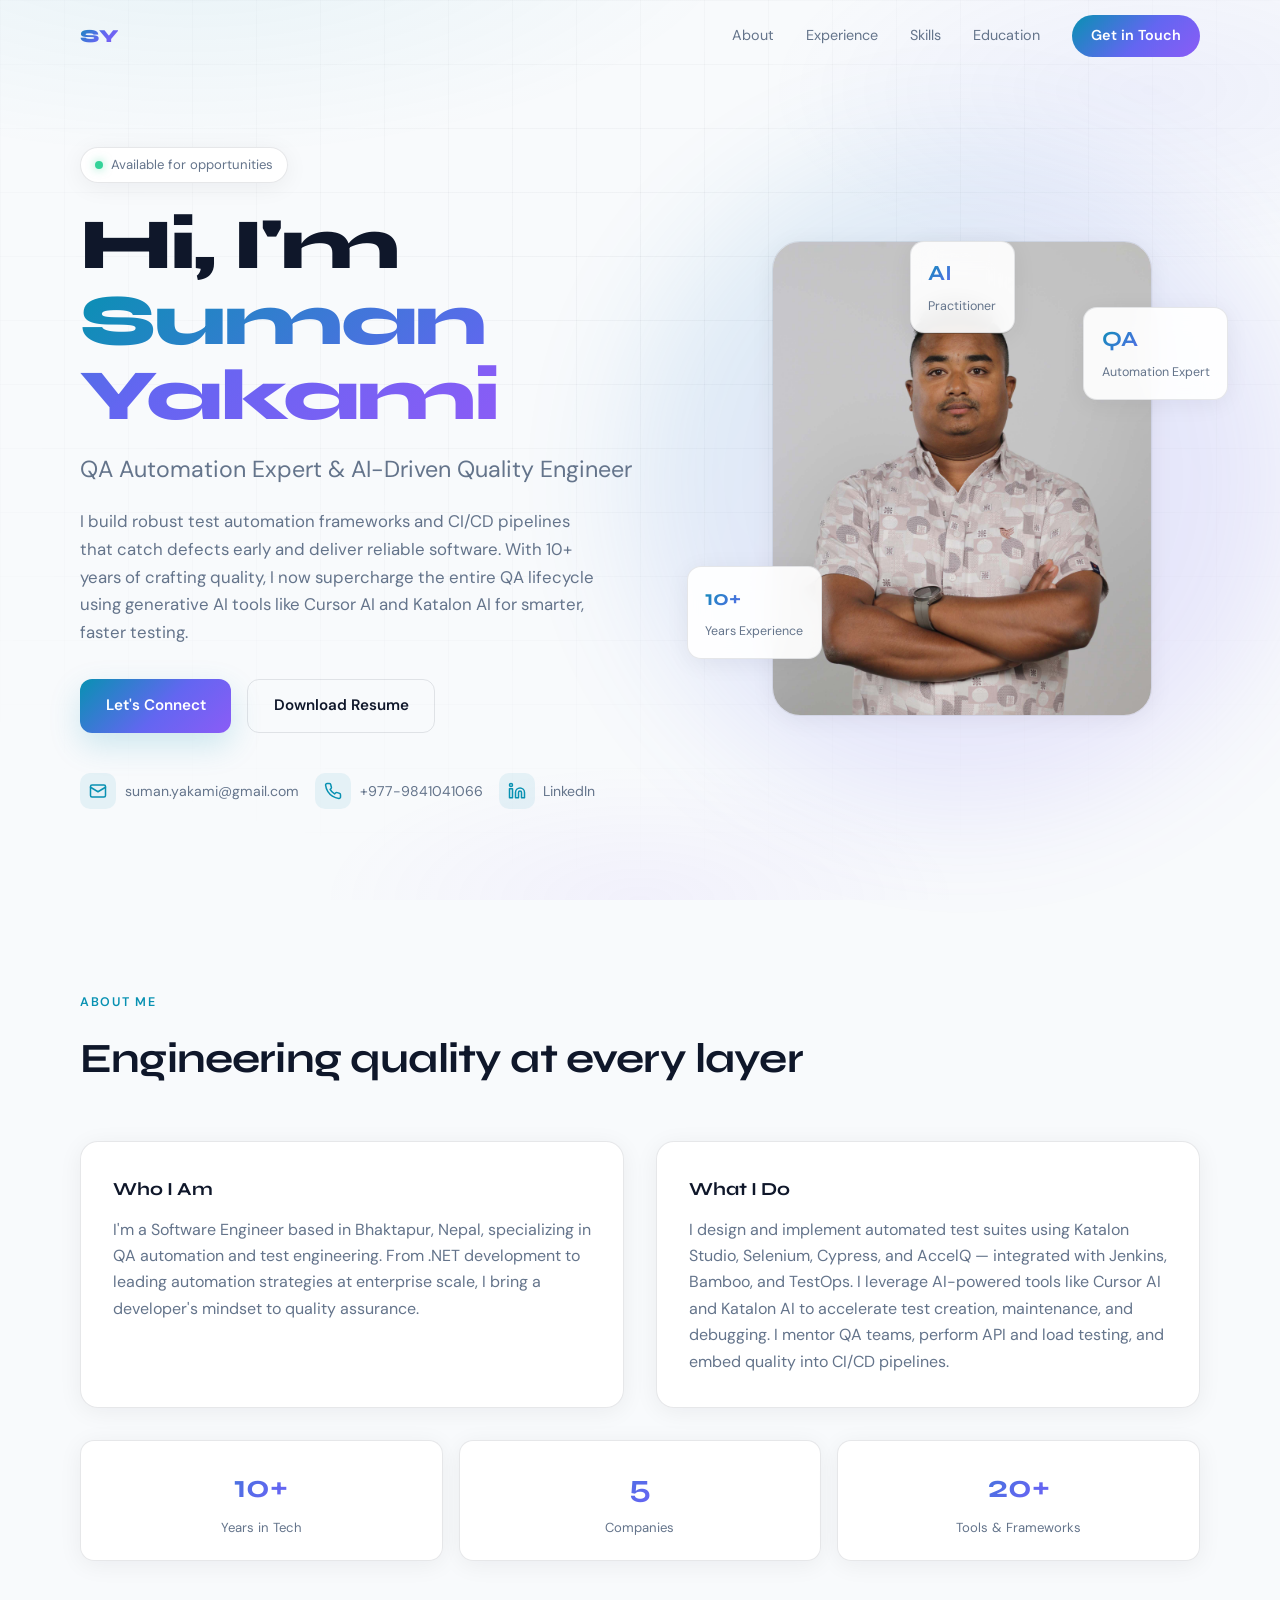
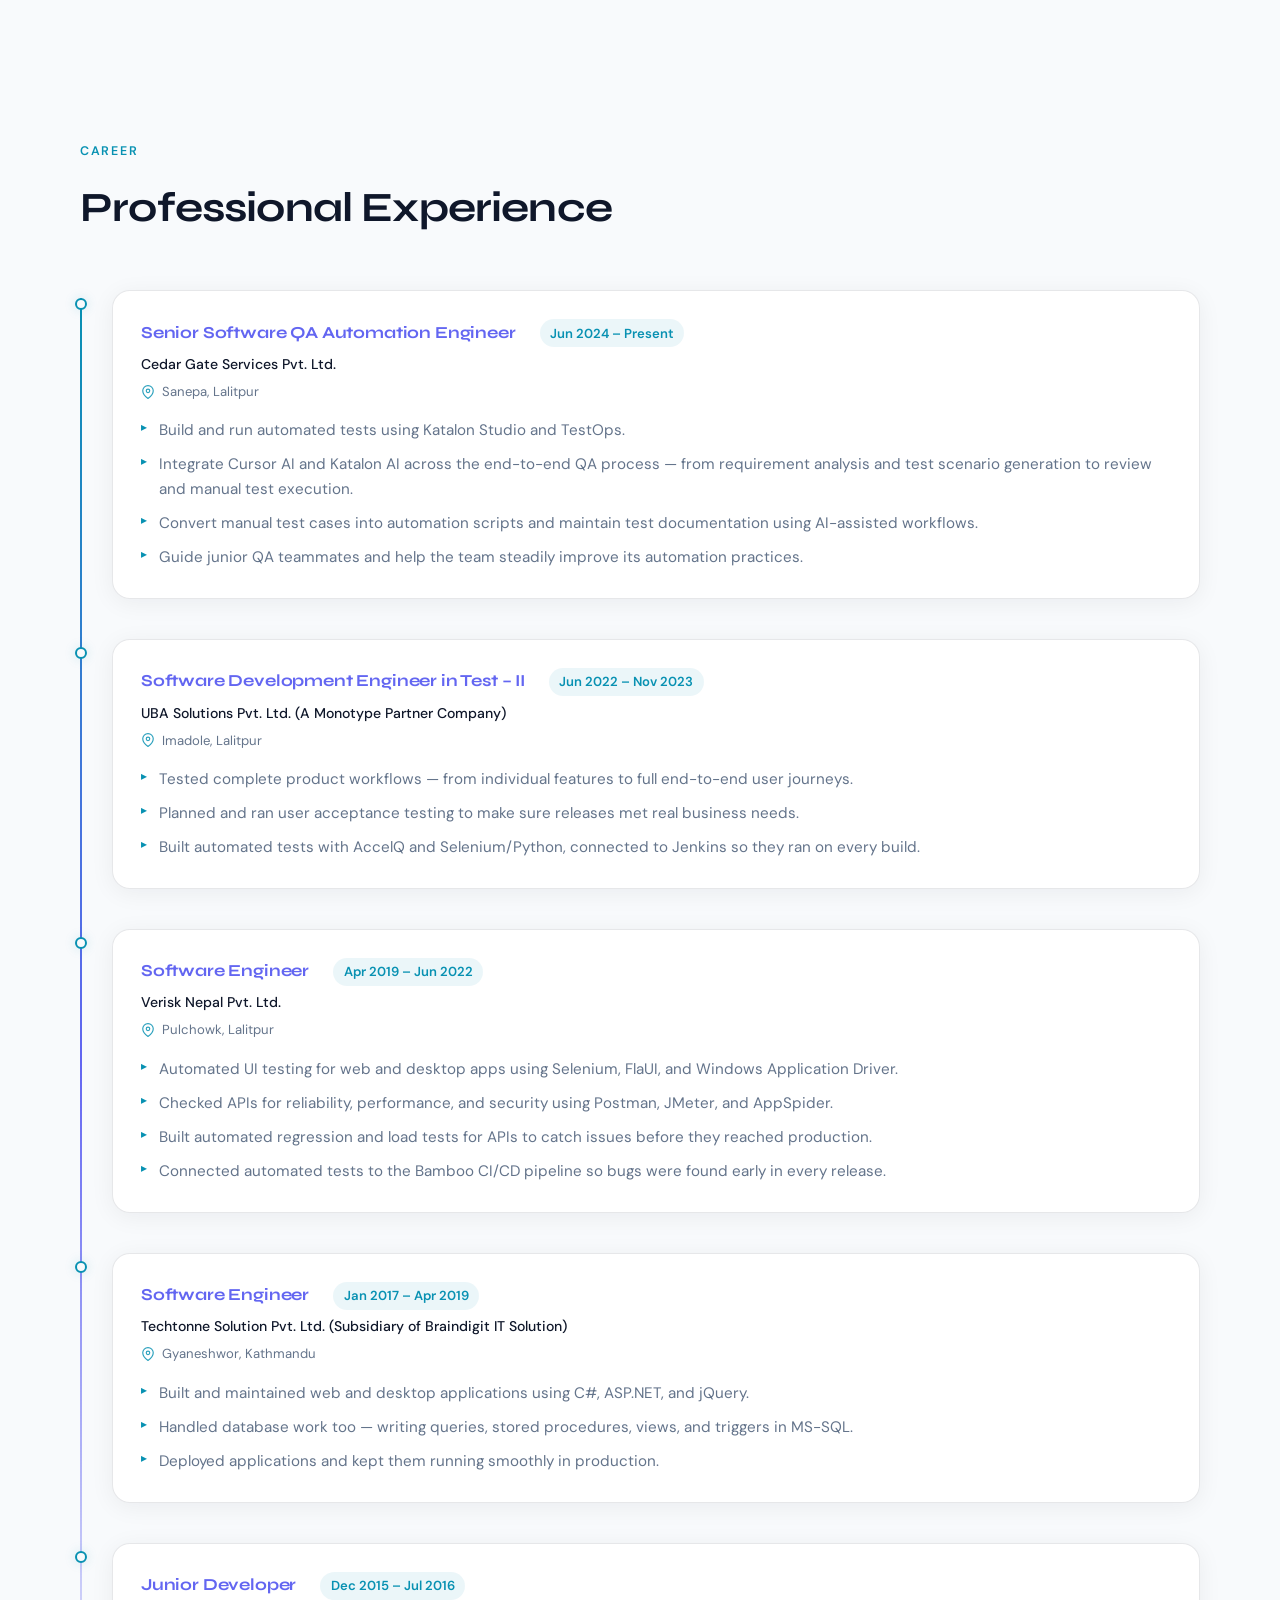
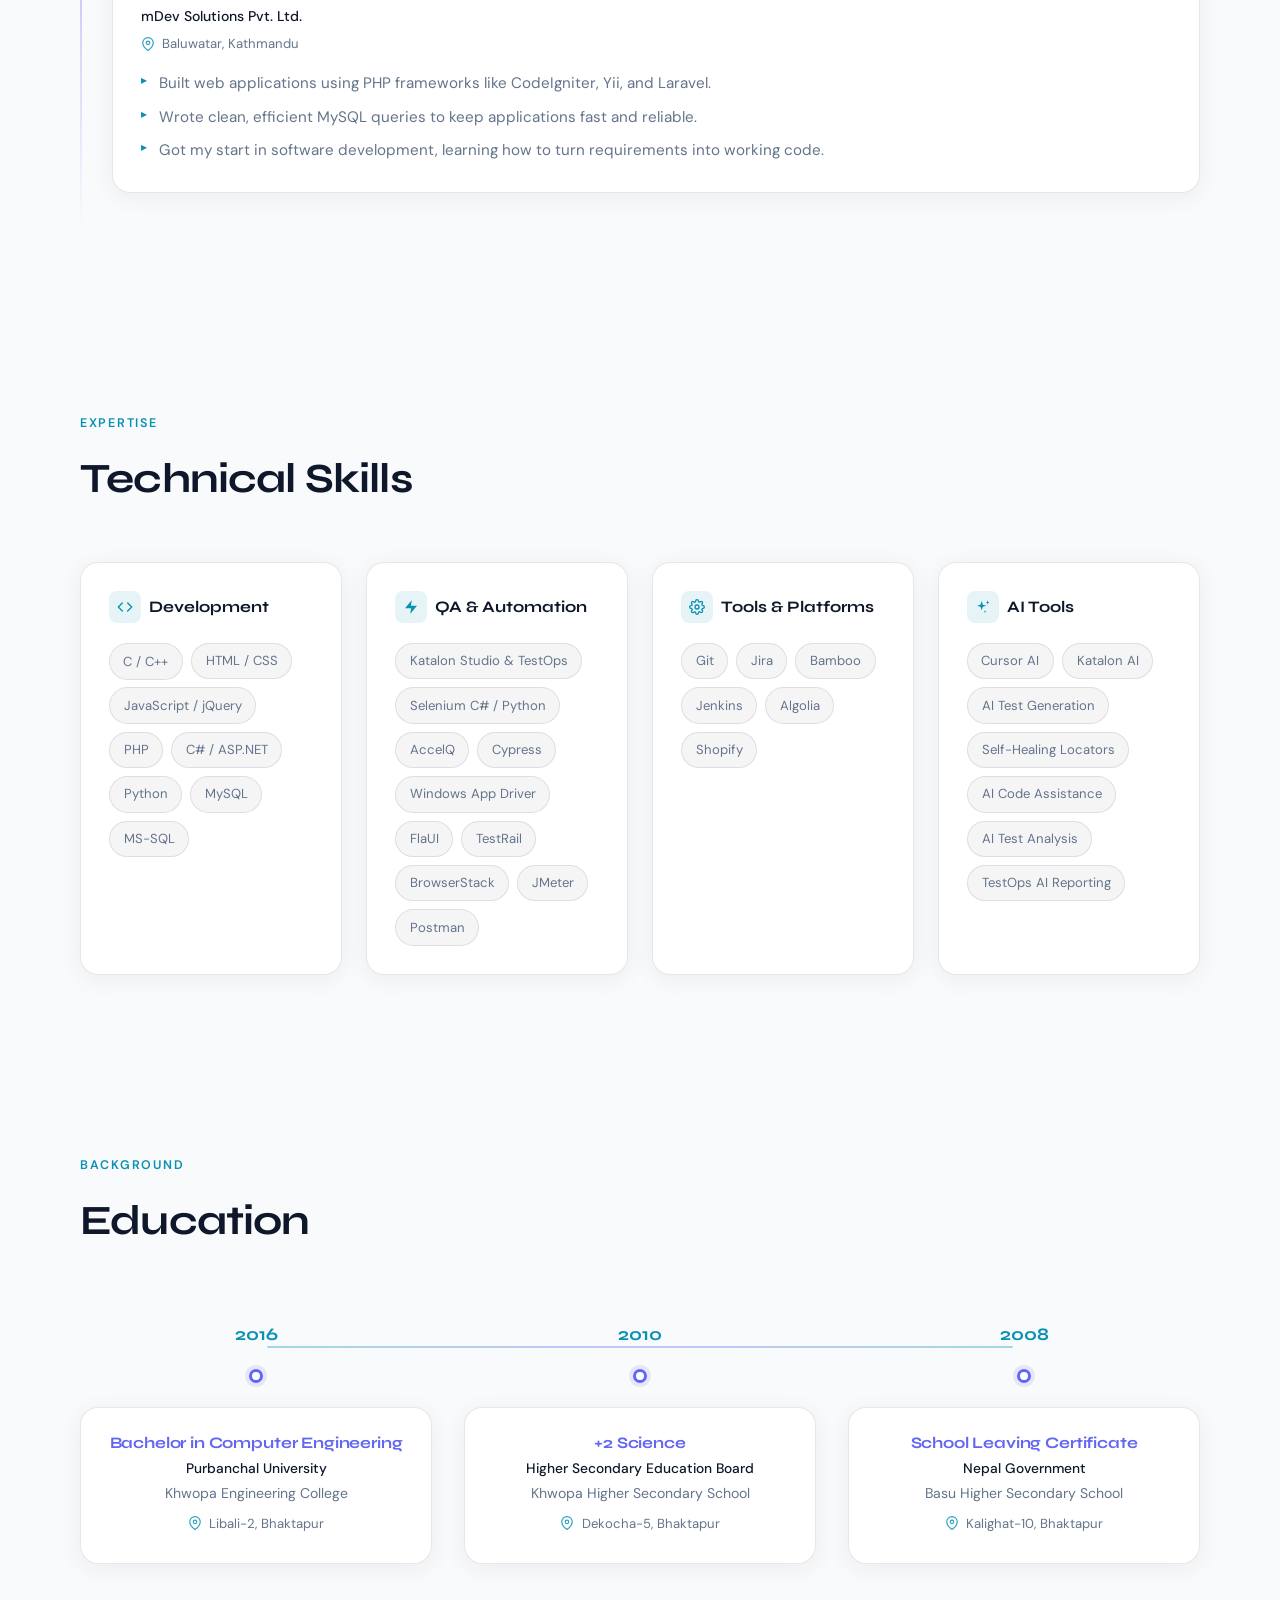
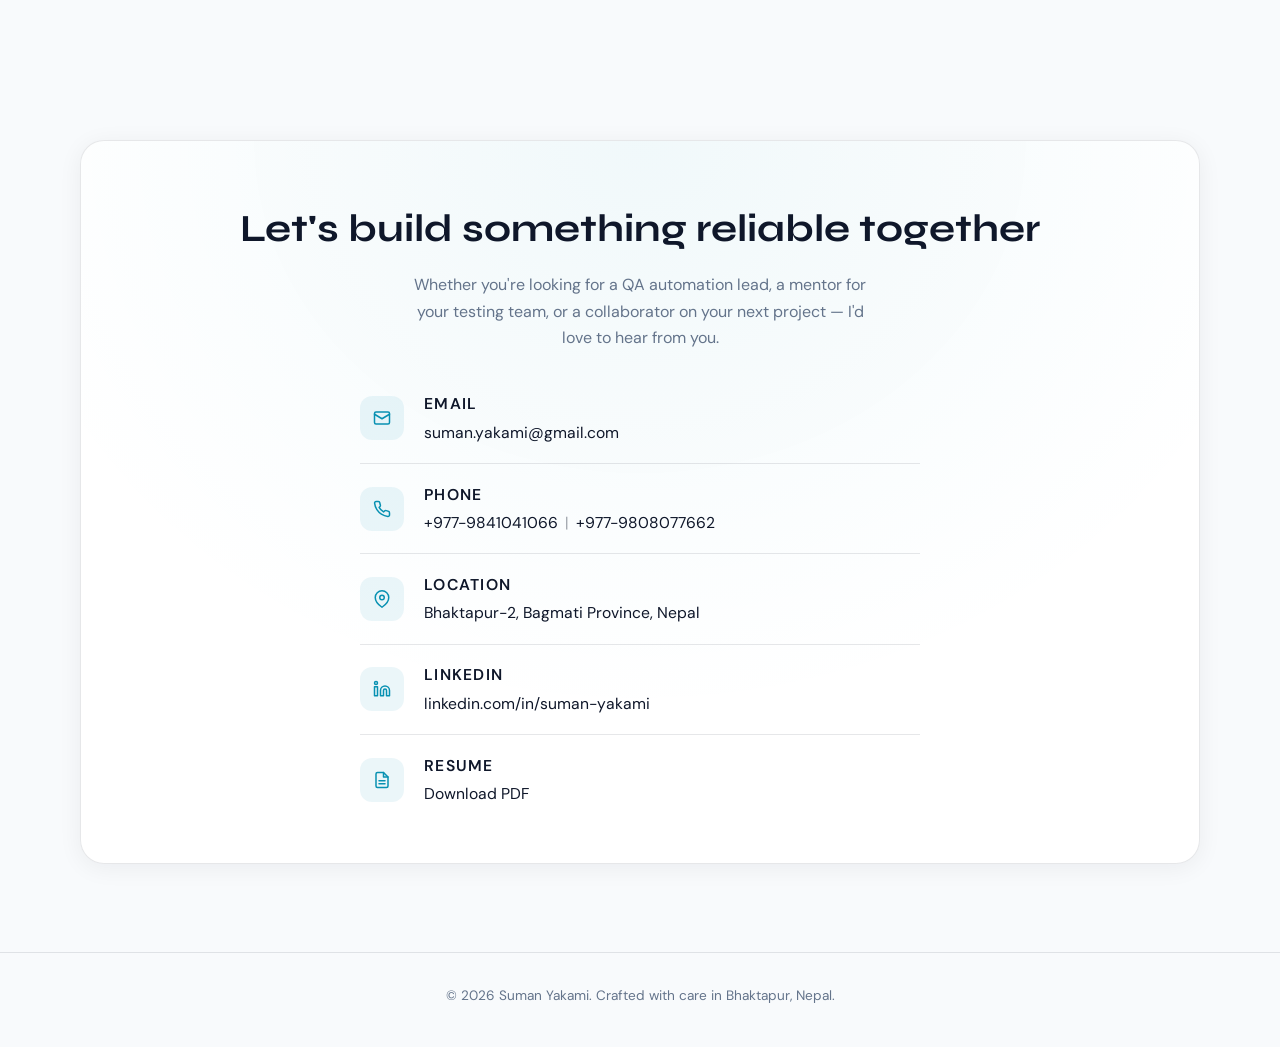
==== commit 5b2dd0ff: "Update index.html Updated Title and brief Added AI floating card" ====
--- a/index.html
+++ b/index.html
@@ -3,8 +3,8 @@
 <head>
   <meta charset="UTF-8" />
   <meta name="viewport" content="width=device-width, initial-scale=1.0" />
-  <meta name="description" content="Suman Yakami — Senior Software QA Automation Engineer. Expert in Katalon, Selenium, CI/CD, Cursor AI, and Katalon AI for intelligent test automation." />
-  <title>Suman Yakami | Software Engineer</title>
+  <meta name="description" content="Suman Yakami — Software QA Automation Engineer. Expert in Katalon, Selenium, CI/CD, Cursor AI, and Katalon AI for intelligent test automation." />
+  <title>Suman Yakami | Software QA Automation Expert</title>
   <link rel="icon" href="favicon.svg" type="image/svg+xml" />
   <link rel="apple-touch-icon" href="favicon.svg" />
   <link rel="preconnect" href="https://fonts.googleapis.com" />
@@ -37,11 +37,9 @@
           Available for opportunities
         </div>
         <h1>Hi, I'm <span class="highlight">Suman Yakami</span></h1>
-        <p class="hero-role">Senior Software QA Automation Engineer</p>
+        <p class="hero-role">QA Automation Expert & AI-Driven Quality Engineer</p>
         <p class="hero-desc">
-          I build robust test automation frameworks and CI/CD pipelines that catch defects early
-          and ship reliable software. 10+ years crafting quality — now enhanced with AI tools like
-          Cursor AI and Katalon AI for smarter, faster testing.
+          I build robust test automation frameworks and CI/CD pipelines that catch defects early and deliver reliable software. With 10+ years of crafting quality, I now supercharge the entire QA lifecycle using generative AI tools like Cursor AI and Katalon AI for smarter, faster testing.
         </p>
         <div class="hero-actions">
           <a href="#contact" class="btn btn-primary">Let's Connect</a>
@@ -80,6 +78,10 @@
         <div class="floating-card card-2">
           <strong>QA</strong>
           <span>Automation Expert</span>
+        </div>
+        <div class="floating-card card-3">
+          <strong>AI</strong>
+          <span>Practitioner</span>
         </div>
       </div>
     </div>
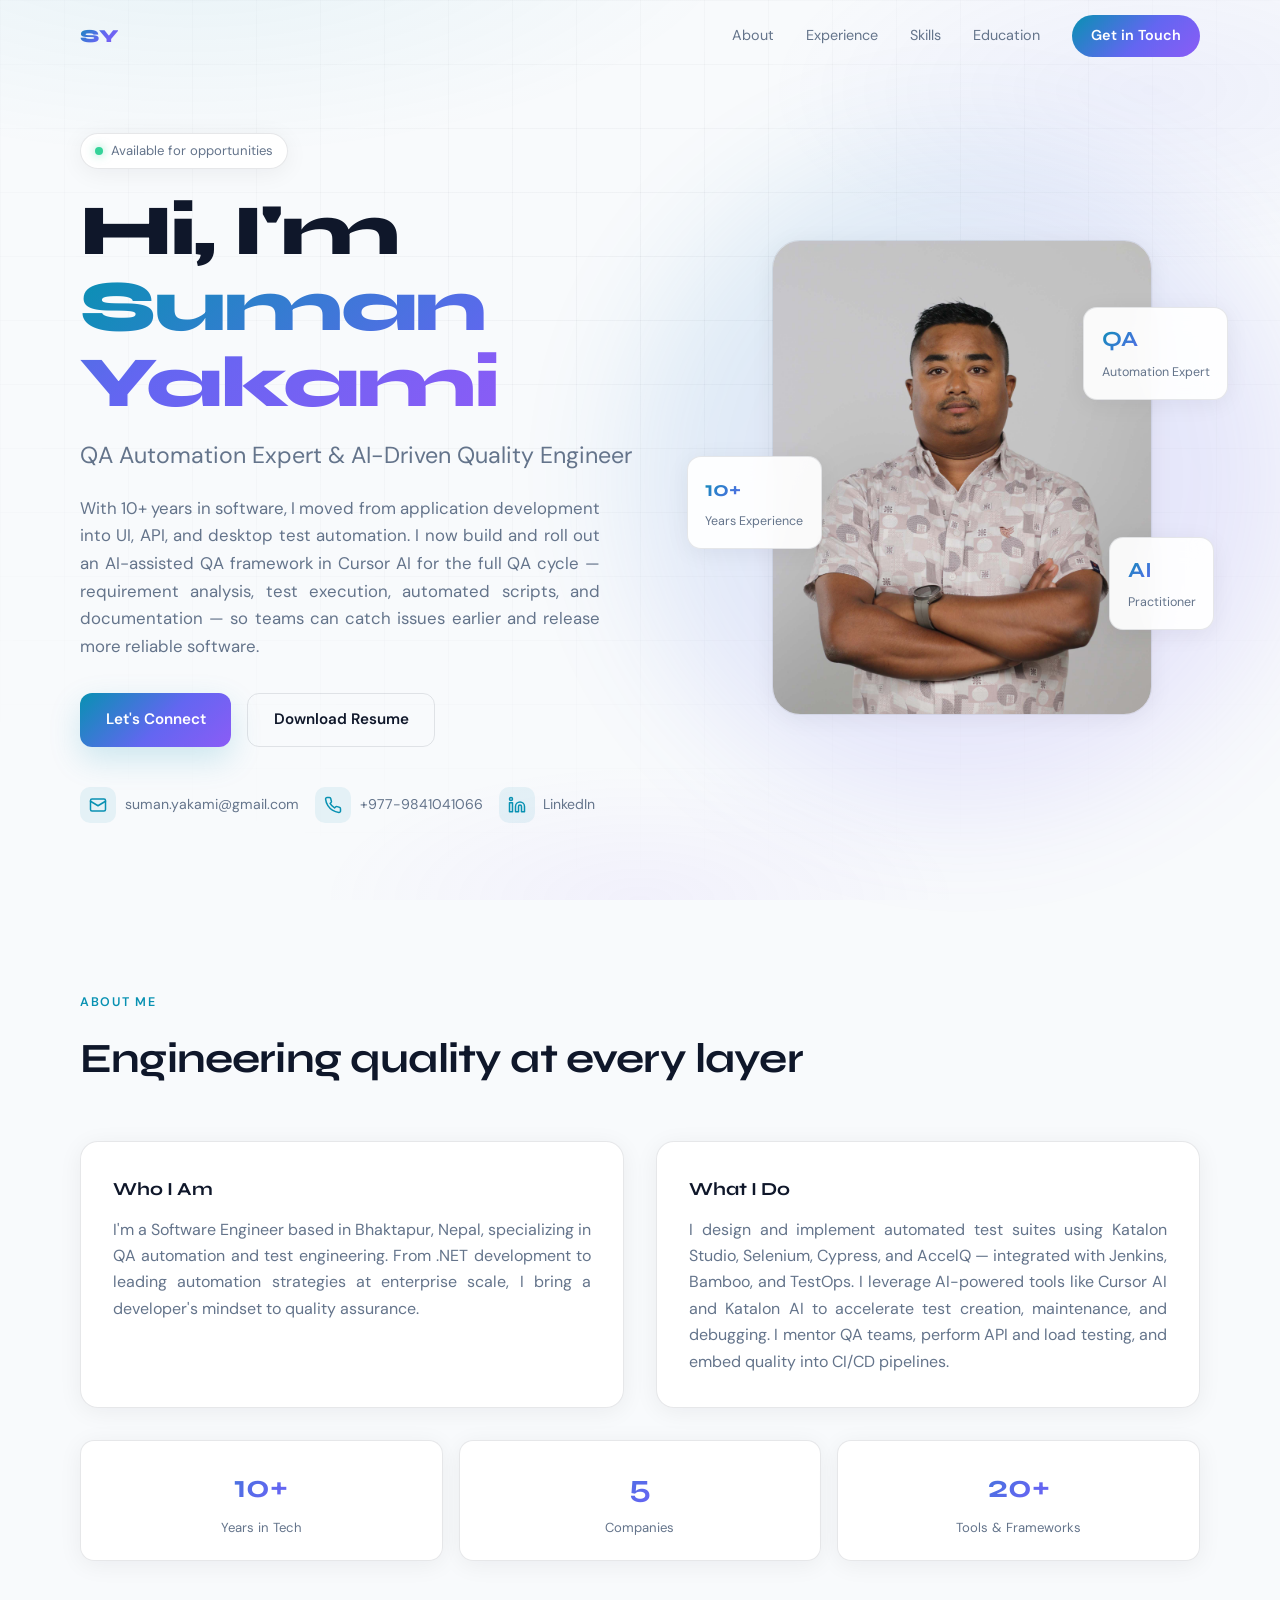
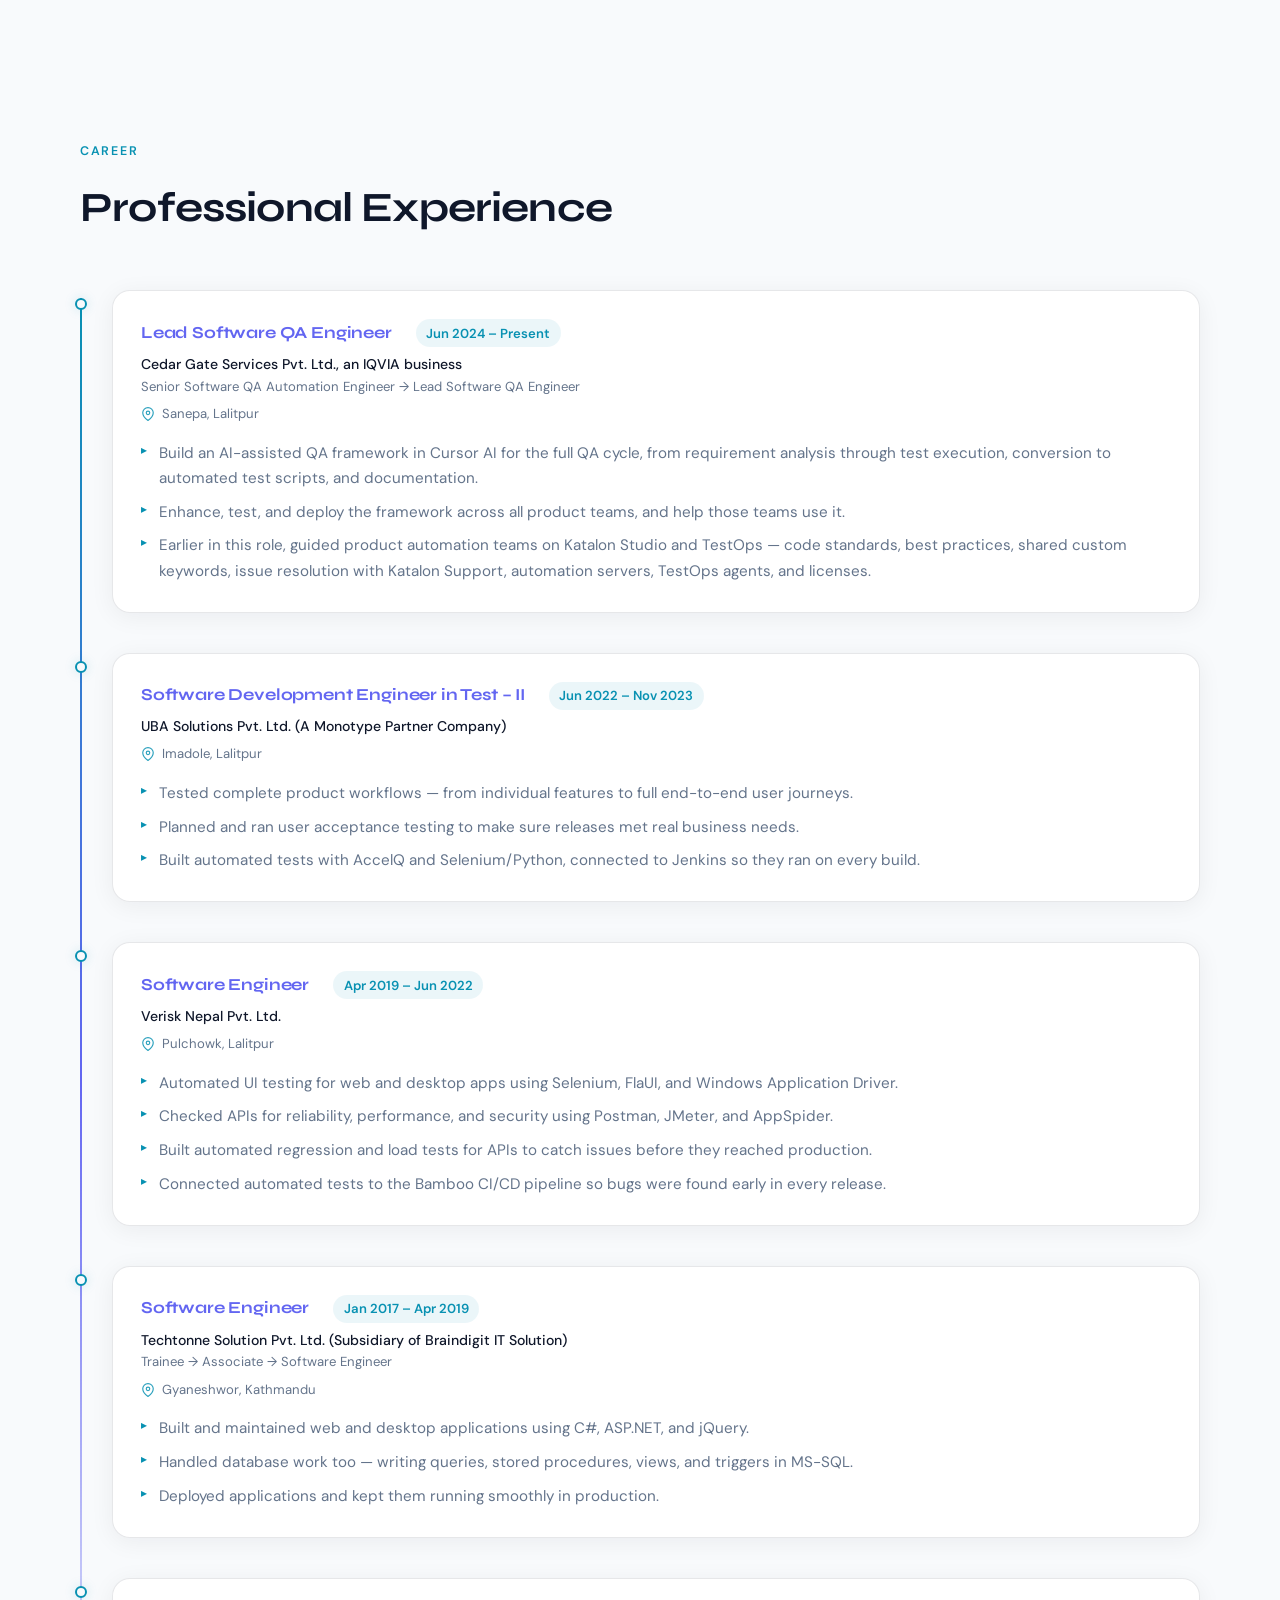
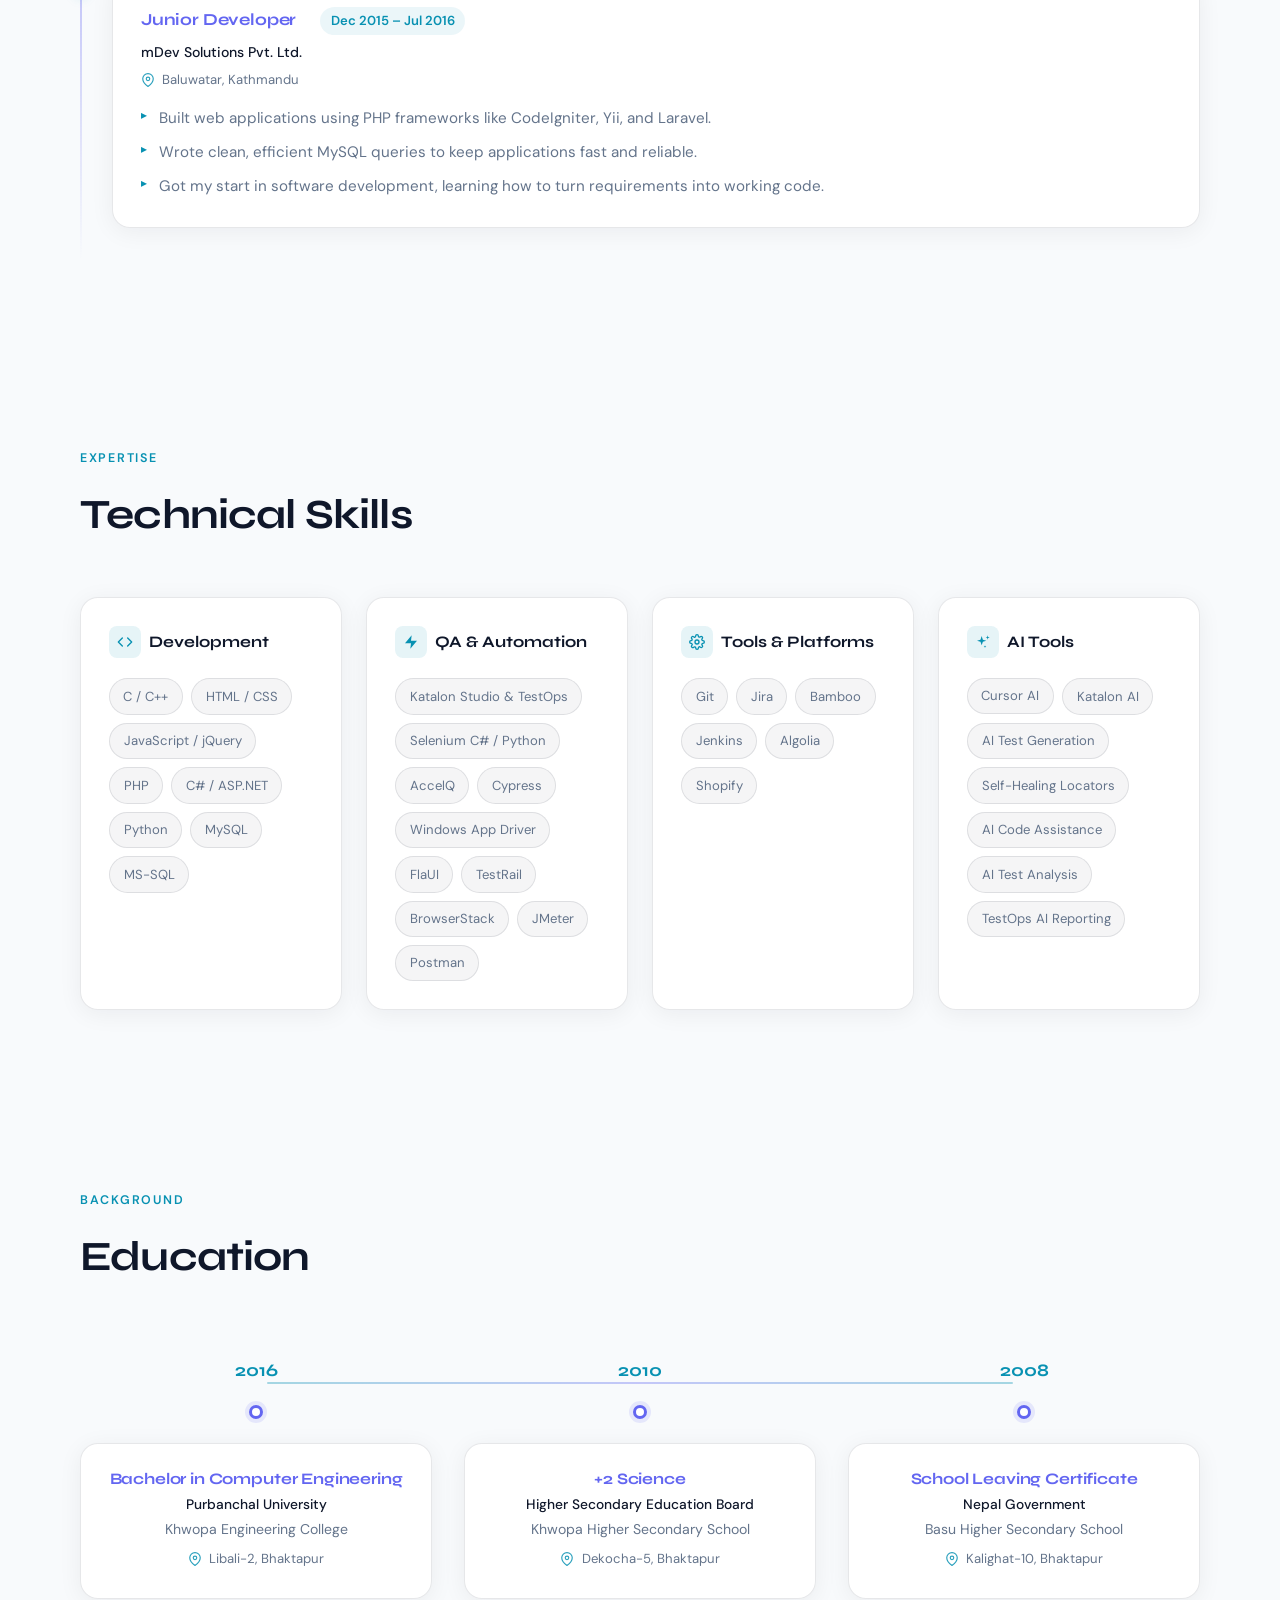
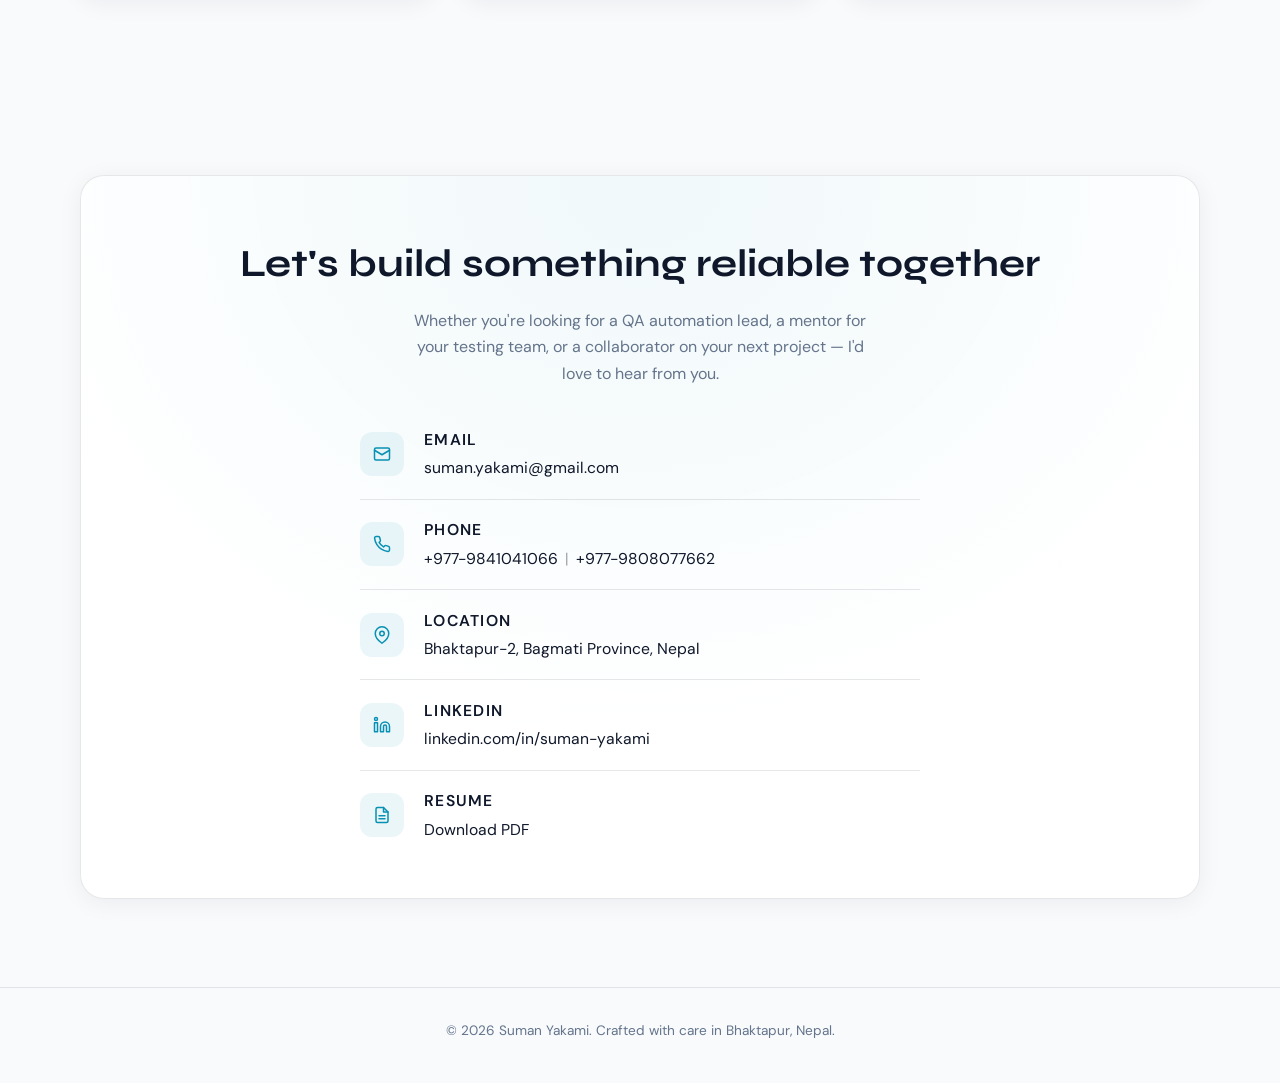
==== commit 35d93bcb: "Resume and contents updated" ====
--- a/index.html
+++ b/index.html
@@ -3,8 +3,8 @@
 <head>
   <meta charset="UTF-8" />
   <meta name="viewport" content="width=device-width, initial-scale=1.0" />
-  <meta name="description" content="Suman Yakami — Software QA Automation Engineer. Expert in Katalon, Selenium, CI/CD, Cursor AI, and Katalon AI for intelligent test automation." />
-  <title>Suman Yakami | Software QA Automation Expert</title>
+  <meta name="description" content="Suman Yakami — Lead Software QA Engineer. Builds an AI-assisted QA framework with Cursor AI, with a background in application development and UI, API, and desktop test automation." />
+  <title>Suman Yakami | Lead Software QA Engineer</title>
   <link rel="icon" href="favicon.svg" type="image/svg+xml" />
   <link rel="apple-touch-icon" href="favicon.svg" />
   <link rel="preconnect" href="https://fonts.googleapis.com" />
@@ -39,7 +39,7 @@
         <h1>Hi, I'm <span class="highlight">Suman Yakami</span></h1>
         <p class="hero-role">QA Automation Expert & AI-Driven Quality Engineer</p>
         <p class="hero-desc">
-          I build robust test automation frameworks and CI/CD pipelines that catch defects early and deliver reliable software. With 10+ years of crafting quality, I now supercharge the entire QA lifecycle using generative AI tools like Cursor AI and Katalon AI for smarter, faster testing.
+          With 10+ years in software, I moved from application development into UI, API, and desktop test automation. I now build and roll out an AI-assisted QA framework in Cursor AI for the full QA cycle — requirement analysis, test execution, automated scripts, and documentation — so teams can catch issues earlier and release more reliable software.
         </p>
         <div class="hero-actions">
           <a href="#contact" class="btn btn-primary">Let's Connect</a>
@@ -69,7 +69,7 @@
       <div class="hero-visual">
         <div class="photo-glow"></div>
         <div class="photo-frame">
-          <img src="profile.jpg" alt="Suman Yakami — Software Engineer" width="380" height="475" />
+          <img src="profile.jpg" alt="Suman Yakami — Lead Software QA Engineer" width="380" height="475" />
         </div>
         <div class="floating-card card-1">
           <strong>10+</strong>
@@ -139,19 +139,19 @@
         <article class="timeline-item">
           <div class="timeline-card">
             <div class="timeline-meta">
-              <h3>Senior Software QA Automation Engineer</h3>
+              <h3>Lead Software QA Engineer</h3>
               <span class="timeline-date">Jun 2024 – Present</span>
             </div>
-            <p class="timeline-company">Cedar Gate Services Pvt. Ltd.</p>
+            <p class="timeline-company">Cedar Gate Services Pvt. Ltd., an IQVIA business</p>
+            <p class="timeline-path">Senior Software QA Automation Engineer → Lead Software QA Engineer</p>
             <p class="location-line">
               <svg viewBox="0 0 24 24" aria-hidden="true"><path d="M21 10c0 7-9 13-9 13s-9-6-9-13a9 9 0 0 1 18 0z"/><circle cx="12" cy="10" r="3"/></svg>
               <span>Sanepa, Lalitpur</span>
             </p>
             <ul>
-              <li>Build and run automated tests using Katalon Studio and TestOps.</li>
-              <li>Integrate Cursor AI and Katalon AI across the end-to-end QA process — from requirement analysis and test scenario generation to review and manual test execution.</li>
-              <li>Convert manual test cases into automation scripts and maintain test documentation using AI-assisted workflows.</li>
-              <li>Guide junior QA teammates and help the team steadily improve its automation practices.</li>
+              <li>Build an AI-assisted QA framework in Cursor AI for the full QA cycle, from requirement analysis through test execution, conversion to automated test scripts, and documentation.</li>
+              <li>Enhance, test, and deploy the framework across all product teams, and help those teams use it.</li>
+              <li>Earlier in this role, guided product automation teams on Katalon Studio and TestOps — code standards, best practices, shared custom keywords, issue resolution with Katalon Support, automation servers, TestOps agents, and licenses.</li>
             </ul>
           </div>
         </article>
@@ -202,6 +202,7 @@
               <span class="timeline-date">Jan 2017 – Apr 2019</span>
             </div>
             <p class="timeline-company">Techtonne Solution Pvt. Ltd. (Subsidiary of Braindigit IT Solution)</p>
+            <p class="timeline-path">Trainee → Associate → Software Engineer</p>
             <p class="location-line">
               <svg viewBox="0 0 24 24" aria-hidden="true"><path d="M21 10c0 7-9 13-9 13s-9-6-9-13a9 9 0 0 1 18 0z"/><circle cx="12" cy="10" r="3"/></svg>
               <span>Gyaneshwor, Kathmandu</span>
--- a/styles.css
+++ b/styles.css
@@ -225,6 +225,7 @@
   max-width: 520px;
   margin-bottom: 2rem;
   font-size: 1.05rem;
+  text-align: justify;
 }
 
 .hero-actions {
@@ -352,7 +353,7 @@
 }
 
 .floating-card.card-1 {
-  bottom: 12%;
+  bottom: 35%;
   left: -8%;
   animation-delay: 0s;
 }
@@ -361,6 +362,12 @@
   top: 14%;
   right: -6%;
   animation-delay: 1.5s;
+}
+
+.floating-card.card-3 {
+  bottom: 18%;
+  right: -3%;
+  animation-delay: 2.3s;
 }
 
 @keyframes float {
@@ -450,7 +457,10 @@
   margin-bottom: 0.75rem;
 }
 
-.about-card p { color: var(--text-muted); }
+.about-card p { 
+  color: var(--text-muted);
+  text-align: justify;
+}
 
 .stats-row {
   display: grid;
@@ -574,6 +584,17 @@
   margin-bottom: 0.4rem;
   line-height: 1.45;
   overflow-wrap: break-word;
+}
+
+.timeline-company:has(+ .timeline-path) {
+  margin-bottom: 0.15rem;
+}
+
+.timeline-path {
+  font-size: 0.82rem;
+  color: var(--text-muted);
+  margin-bottom: 0.45rem;
+  line-height: 1.45;
 }
 
 .location-line {
@@ -1012,4 +1033,4 @@
 
   .menu-toggle { display: grid; place-items: center; }
   .contact-wrapper { padding: 2rem 1.5rem; }
-}+}
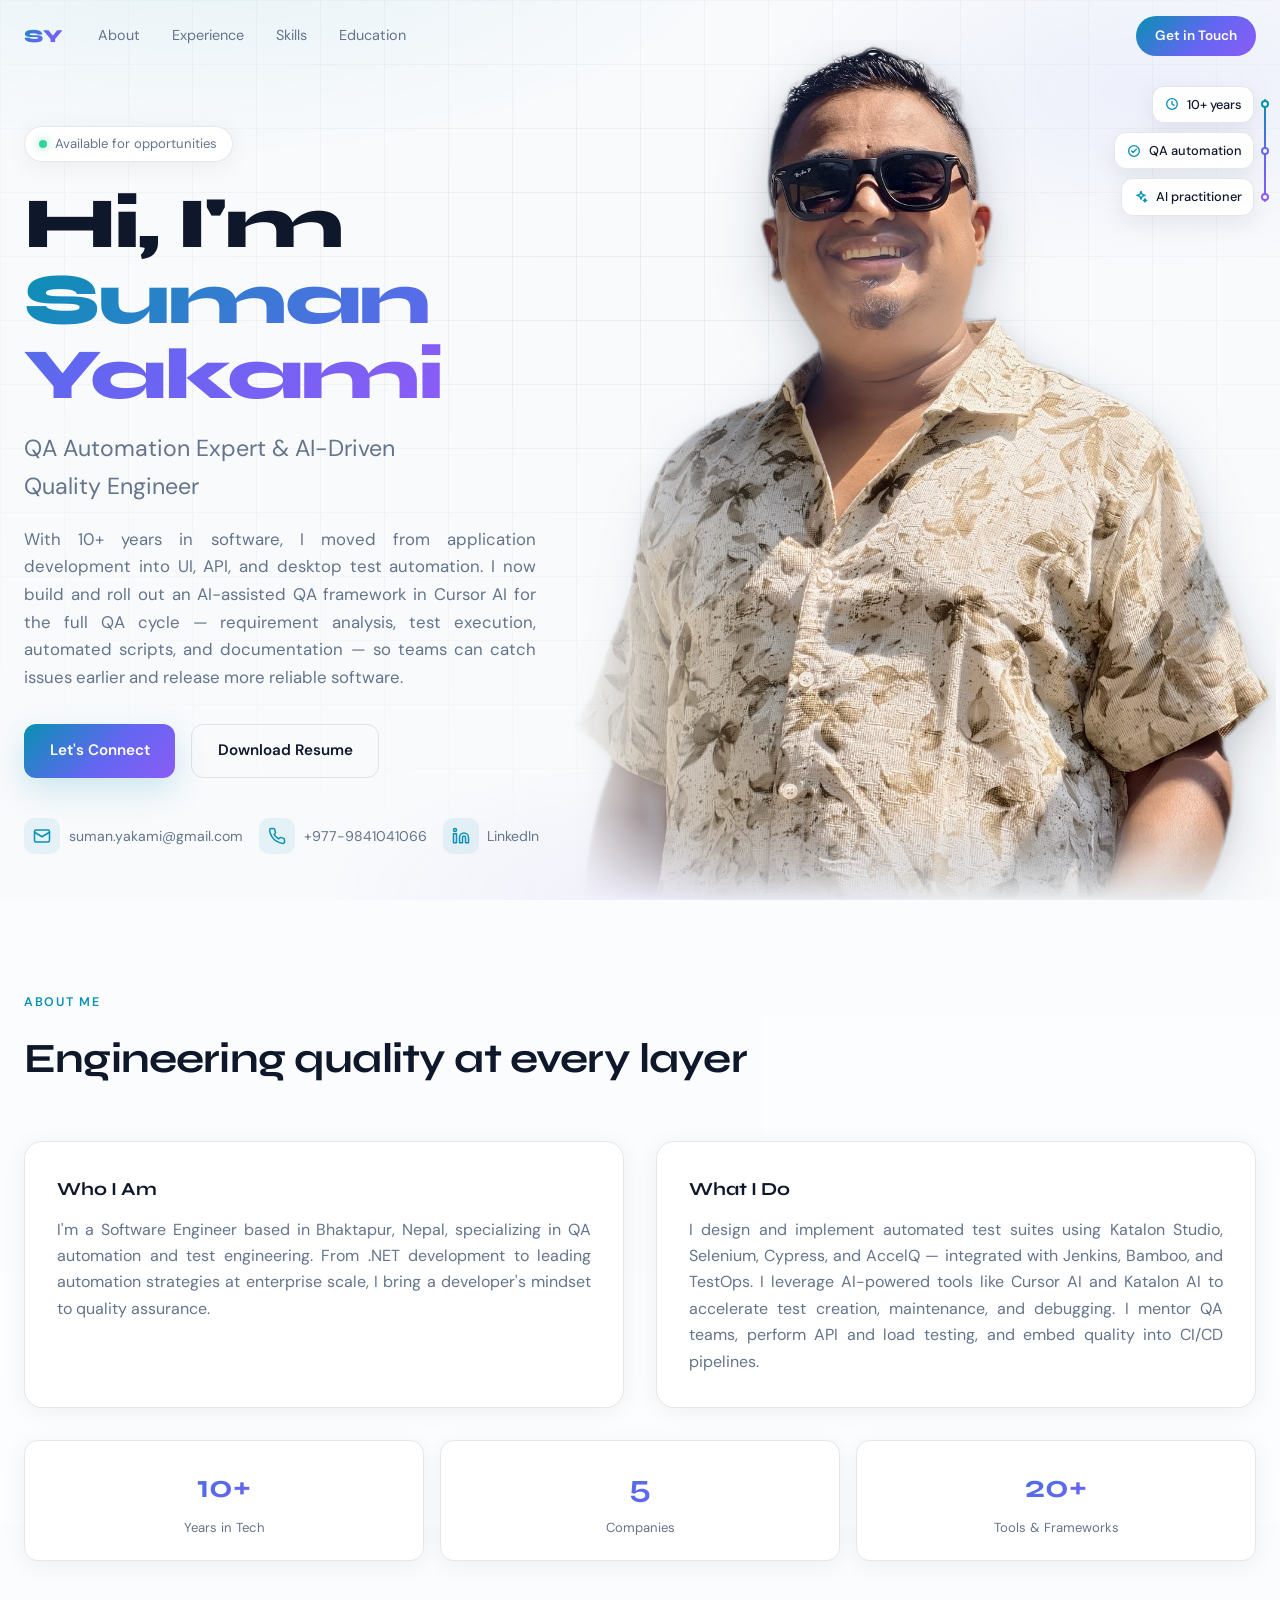
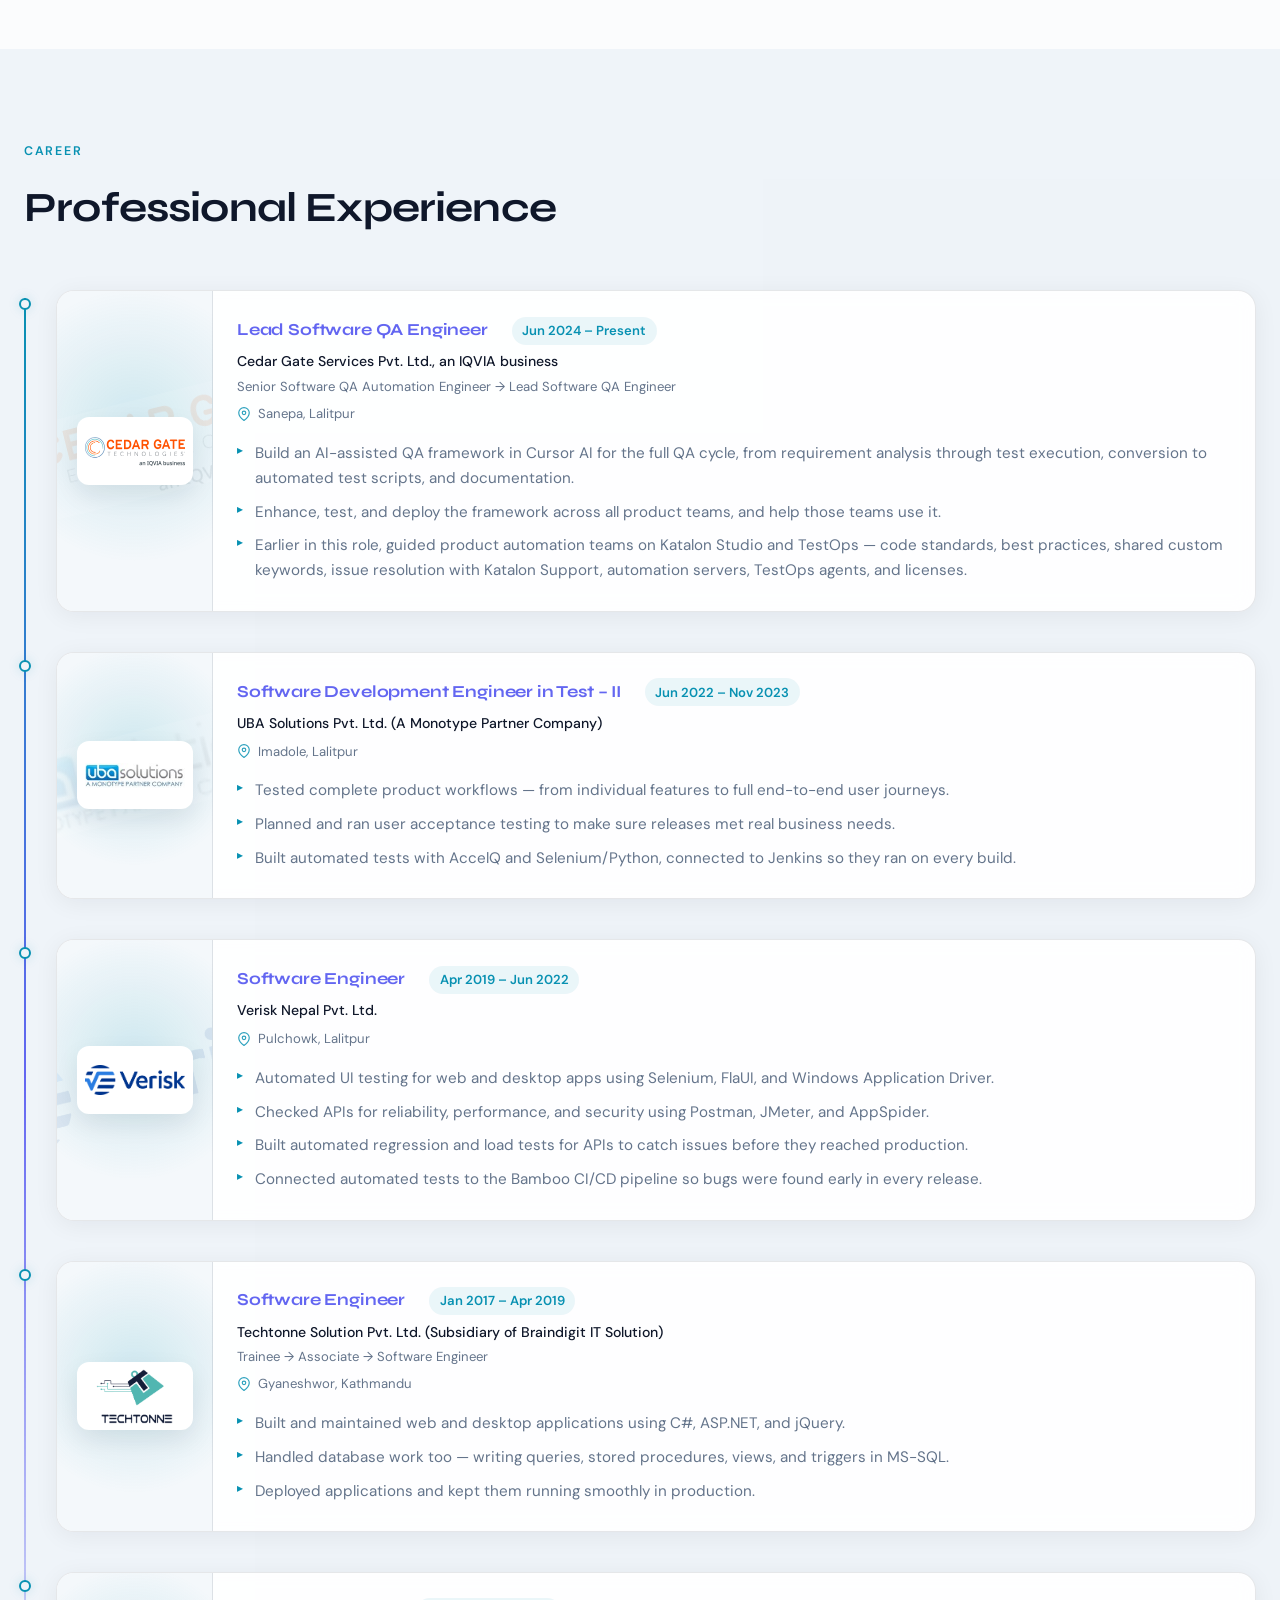
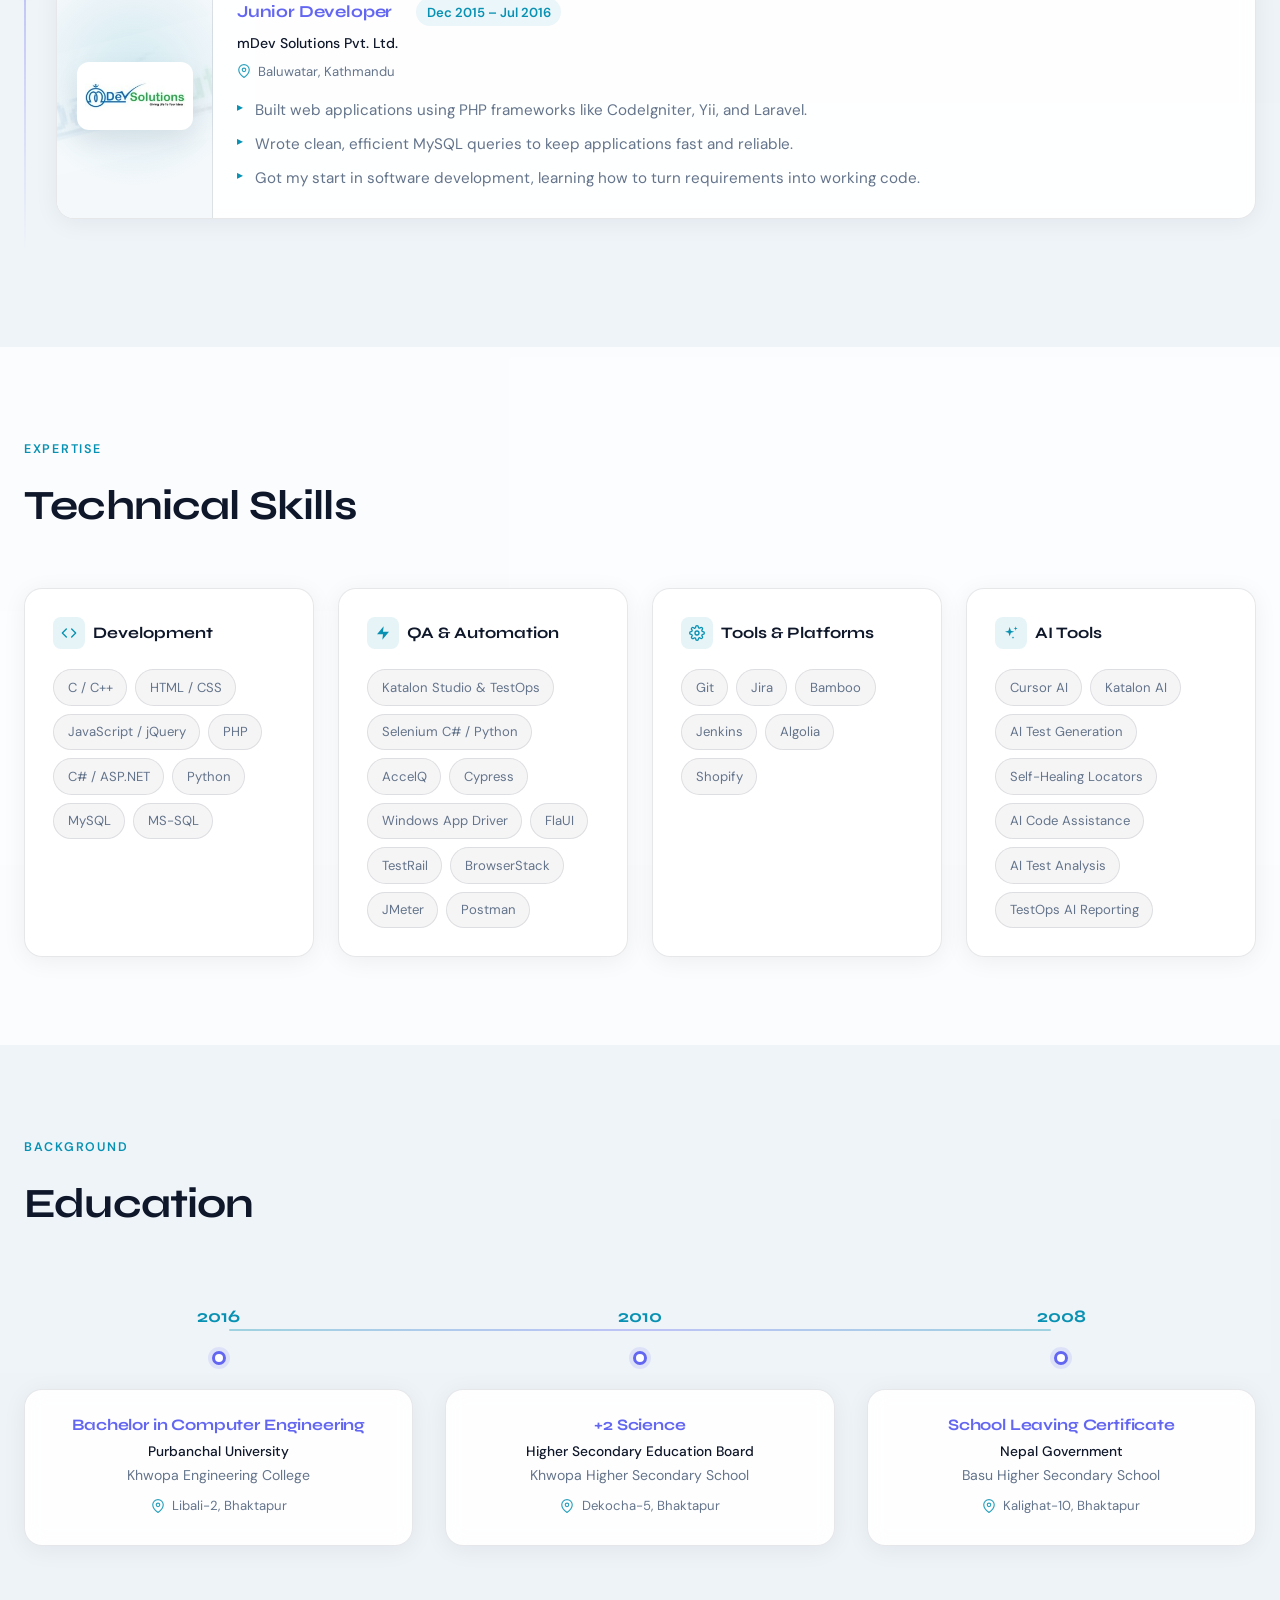
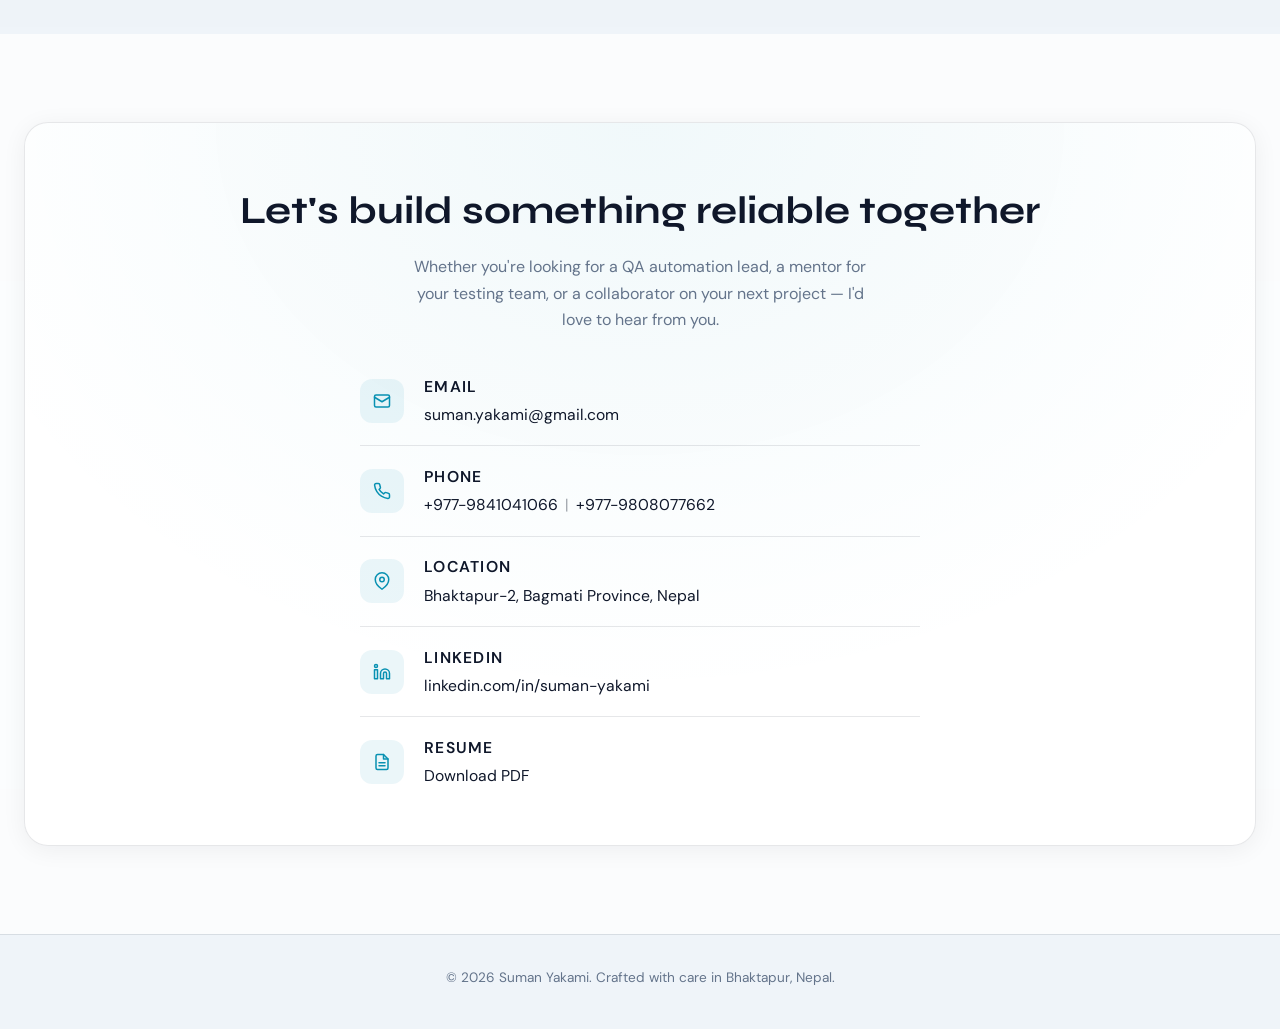
==== commit 944f22fe: "Changes with company logo and mobile-tab views fixes" ====
--- a/index.html
+++ b/index.html
@@ -17,14 +17,18 @@
 
   <nav class="nav" id="nav">
     <div class="container nav-inner">
-      <a href="#" class="logo">SY</a>
-      <button class="menu-toggle" id="menuToggle" aria-label="Toggle menu">☰</button>
-      <div class="nav-links" id="navLinks">
-        <a href="#about">About</a>
-        <a href="#experience">Experience</a>
-        <a href="#skills">Skills</a>
-        <a href="#education">Education</a>
+      <div class="nav-left">
+        <a href="#" class="logo">SY</a>
+        <div class="nav-links" id="navLinks">
+          <a href="#about">About</a>
+          <a href="#experience">Experience</a>
+          <a href="#skills">Skills</a>
+          <a href="#education">Education</a>
+        </div>
+      </div>
+      <div class="nav-right">
         <a href="#contact" class="nav-cta">Get in Touch</a>
+        <button class="menu-toggle" id="menuToggle" aria-label="Toggle menu">☰</button>
       </div>
     </div>
   </nav>
@@ -69,19 +73,27 @@
       <div class="hero-visual">
         <div class="photo-glow"></div>
         <div class="photo-frame">
-          <img src="profile.jpg" alt="Suman Yakami — Lead Software QA Engineer" width="380" height="475" />
-        </div>
-        <div class="floating-card card-1">
-          <strong>10+</strong>
-          <span>Years Experience</span>
-        </div>
-        <div class="floating-card card-2">
-          <strong>QA</strong>
-          <span>Automation Expert</span>
-        </div>
-        <div class="floating-card card-3">
-          <strong>AI</strong>
-          <span>Practitioner</span>
+          <img src="profile.png?v=2" alt="Suman Yakami — Lead Software QA Engineer" width="1185" height="1440" />
+        </div>
+        <div class="hero-stack">
+          <div class="hero-stack-item">
+            <span class="hero-stack-icon" aria-hidden="true">
+              <svg viewBox="0 0 24 24"><circle cx="12" cy="12" r="8"/><path d="M12 8v4l3 2"/></svg>
+            </span>
+            <span>10+ years</span>
+          </div>
+          <div class="hero-stack-item">
+            <span class="hero-stack-icon" aria-hidden="true">
+              <svg viewBox="0 0 24 24"><circle cx="12" cy="12" r="8"/><path d="m8.5 12 2.2 2.2 4.8-4.8"/></svg>
+            </span>
+            <span>QA automation</span>
+          </div>
+          <div class="hero-stack-item">
+            <span class="hero-stack-icon" aria-hidden="true">
+              <svg viewBox="0 0 24 24"><path d="M12 3.5 13.6 8 18.2 9.5 13.6 11 12 15.5 10.4 11 5.8 9.5 10.4 8Z"/><path d="M18 14.5 18.7 16.3 18.8 16.5 20.5 17.2 18.7 17.9 18 19.7 17.3 17.9 15.5 17.2 17.3 16.5Z"/></svg>
+            </span>
+            <span>AI practitioner</span>
+          </div>
         </div>
       </div>
     </div>
@@ -138,12 +150,21 @@
       <div class="timeline">
         <article class="timeline-item">
           <div class="timeline-card">
+            <div class="timeline-logo-stage">
+              <img class="timeline-logo-wash" src="logos/cedargate.png" alt="" aria-hidden="true" />
+              <img class="timeline-logo" src="logos/cedargate.png" alt="" width="140" height="64" />
+            </div>
+            <div class="timeline-body">
             <div class="timeline-meta">
               <h3>Lead Software QA Engineer</h3>
               <span class="timeline-date">Jun 2024 – Present</span>
             </div>
-            <p class="timeline-company">Cedar Gate Services Pvt. Ltd., an IQVIA business</p>
-            <p class="timeline-path">Senior Software QA Automation Engineer → Lead Software QA Engineer</p>
+            <div class="timeline-brand">
+              <div>
+                <p class="timeline-company">Cedar Gate Services Pvt. Ltd., an IQVIA business</p>
+                <p class="timeline-path">Senior Software QA Automation Engineer → Lead Software QA Engineer</p>
+              </div>
+            </div>
             <p class="location-line">
               <svg viewBox="0 0 24 24" aria-hidden="true"><path d="M21 10c0 7-9 13-9 13s-9-6-9-13a9 9 0 0 1 18 0z"/><circle cx="12" cy="10" r="3"/></svg>
               <span>Sanepa, Lalitpur</span>
@@ -153,16 +174,24 @@
               <li>Enhance, test, and deploy the framework across all product teams, and help those teams use it.</li>
               <li>Earlier in this role, guided product automation teams on Katalon Studio and TestOps — code standards, best practices, shared custom keywords, issue resolution with Katalon Support, automation servers, TestOps agents, and licenses.</li>
             </ul>
+            </div>
           </div>
         </article>
 
         <article class="timeline-item">
           <div class="timeline-card">
+            <div class="timeline-logo-stage">
+              <img class="timeline-logo-wash" src="logos/uba-solutions.jpeg" alt="" aria-hidden="true" />
+              <img class="timeline-logo" src="logos/uba-solutions.jpeg" alt="" width="140" height="64" />
+            </div>
+            <div class="timeline-body">
             <div class="timeline-meta">
               <h3>Software Development Engineer in Test – II</h3>
               <span class="timeline-date">Jun 2022 – Nov 2023</span>
             </div>
-            <p class="timeline-company">UBA Solutions Pvt. Ltd. (A Monotype Partner Company)</p>
+            <div class="timeline-brand">
+              <p class="timeline-company">UBA Solutions Pvt. Ltd. (A Monotype Partner Company)</p>
+            </div>
             <p class="location-line">
               <svg viewBox="0 0 24 24" aria-hidden="true"><path d="M21 10c0 7-9 13-9 13s-9-6-9-13a9 9 0 0 1 18 0z"/><circle cx="12" cy="10" r="3"/></svg>
               <span>Imadole, Lalitpur</span>
@@ -172,16 +201,24 @@
               <li>Planned and ran user acceptance testing to make sure releases met real business needs.</li>
               <li>Built automated tests with AccelQ and Selenium/Python, connected to Jenkins so they ran on every build.</li>
             </ul>
+            </div>
           </div>
         </article>
 
         <article class="timeline-item">
           <div class="timeline-card">
+            <div class="timeline-logo-stage">
+              <img class="timeline-logo-wash" src="logos/verisk.png" alt="" aria-hidden="true" />
+              <img class="timeline-logo" src="logos/verisk.png" alt="" width="140" height="64" />
+            </div>
+            <div class="timeline-body">
             <div class="timeline-meta">
               <h3>Software Engineer</h3>
               <span class="timeline-date">Apr 2019 – Jun 2022</span>
             </div>
-            <p class="timeline-company">Verisk Nepal Pvt. Ltd.</p>
+            <div class="timeline-brand">
+              <p class="timeline-company">Verisk Nepal Pvt. Ltd.</p>
+            </div>
             <p class="location-line">
               <svg viewBox="0 0 24 24" aria-hidden="true"><path d="M21 10c0 7-9 13-9 13s-9-6-9-13a9 9 0 0 1 18 0z"/><circle cx="12" cy="10" r="3"/></svg>
               <span>Pulchowk, Lalitpur</span>
@@ -192,17 +229,27 @@
               <li>Built automated regression and load tests for APIs to catch issues before they reached production.</li>
               <li>Connected automated tests to the Bamboo CI/CD pipeline so bugs were found early in every release.</li>
             </ul>
+            </div>
           </div>
         </article>
 
         <article class="timeline-item">
           <div class="timeline-card">
+            <div class="timeline-logo-stage quiet-wash">
+              <img class="timeline-logo-wash" src="logos/techtonne.png" alt="" aria-hidden="true" />
+              <img class="timeline-logo" src="logos/techtonne.png" alt="" width="140" height="64" />
+            </div>
+            <div class="timeline-body">
             <div class="timeline-meta">
               <h3>Software Engineer</h3>
               <span class="timeline-date">Jan 2017 – Apr 2019</span>
             </div>
-            <p class="timeline-company">Techtonne Solution Pvt. Ltd. (Subsidiary of Braindigit IT Solution)</p>
-            <p class="timeline-path">Trainee → Associate → Software Engineer</p>
+            <div class="timeline-brand">
+              <div>
+                <p class="timeline-company">Techtonne Solution Pvt. Ltd. (Subsidiary of Braindigit IT Solution)</p>
+                <p class="timeline-path">Trainee → Associate → Software Engineer</p>
+              </div>
+            </div>
             <p class="location-line">
               <svg viewBox="0 0 24 24" aria-hidden="true"><path d="M21 10c0 7-9 13-9 13s-9-6-9-13a9 9 0 0 1 18 0z"/><circle cx="12" cy="10" r="3"/></svg>
               <span>Gyaneshwor, Kathmandu</span>
@@ -212,16 +259,24 @@
               <li>Handled database work too — writing queries, stored procedures, views, and triggers in MS-SQL.</li>
               <li>Deployed applications and kept them running smoothly in production.</li>
             </ul>
+            </div>
           </div>
         </article>
 
         <article class="timeline-item">
           <div class="timeline-card">
+            <div class="timeline-logo-stage">
+              <img class="timeline-logo-wash" src="logos/mdev-solutions.jpeg" alt="" aria-hidden="true" />
+              <img class="timeline-logo" src="logos/mdev-solutions.jpeg" alt="" width="140" height="64" />
+            </div>
+            <div class="timeline-body">
             <div class="timeline-meta">
               <h3>Junior Developer</h3>
               <span class="timeline-date">Dec 2015 – Jul 2016</span>
             </div>
-            <p class="timeline-company">mDev Solutions Pvt. Ltd.</p>
+            <div class="timeline-brand">
+              <p class="timeline-company">mDev Solutions Pvt. Ltd.</p>
+            </div>
             <p class="location-line">
               <svg viewBox="0 0 24 24" aria-hidden="true"><path d="M21 10c0 7-9 13-9 13s-9-6-9-13a9 9 0 0 1 18 0z"/><circle cx="12" cy="10" r="3"/></svg>
               <span>Baluwatar, Kathmandu</span>
@@ -231,6 +286,7 @@
               <li>Wrote clean, efficient MySQL queries to keep applications fast and reliable.</li>
               <li>Got my start in software development, learning how to turn requirements into working code.</li>
             </ul>
+            </div>
           </div>
         </article>
       </div>
--- a/styles.css
+++ b/styles.css
@@ -12,17 +12,19 @@
   --radius: 18px;
   --shadow: 0 20px 50px rgba(15, 23, 42, 0.1);
   --nav-h: 72px;
+  --section-plain: rgba(255, 255, 255, 0.42);
+  --section-muted: rgba(231, 238, 246, 0.55);
 }
 
 *, *::before, *::after { box-sizing: border-box; margin: 0; padding: 0; }
-html { scroll-behavior: smooth; scroll-padding-top: var(--nav-h); }
+html { scroll-behavior: smooth; scroll-padding-top: var(--nav-h); overflow-x: clip; }
 
 body {
   font-family: "DM Sans", system-ui, sans-serif;
   background: var(--bg);
   color: var(--text);
   line-height: 1.65;
-  overflow-x: hidden;
+  overflow-x: clip;
 }
 
 body::before {
@@ -41,8 +43,8 @@
   position: fixed;
   inset: 0;
   background-image:
-    linear-gradient(rgba(15, 23, 42, 0.04) 1px, transparent 1px),
-    linear-gradient(90deg, rgba(15, 23, 42, 0.04) 1px, transparent 1px);
+    linear-gradient(rgba(15, 23, 42, 0.055) 1px, transparent 1px),
+    linear-gradient(90deg, rgba(15, 23, 42, 0.055) 1px, transparent 1px);
   background-size: 64px 64px;
   mask-image: radial-gradient(ellipse 80% 70% at 50% 30%, black, transparent);
   pointer-events: none;
@@ -54,7 +56,7 @@
 ul { list-style: none; }
 
 .container {
-  width: min(1120px, calc(100% - 2.5rem));
+  width: min(1280px, calc(100% - 3rem));
   margin-inline: auto;
   position: relative;
   z-index: 1;
@@ -84,6 +86,15 @@
   align-items: center;
   justify-content: space-between;
 }
+
+.nav-left,
+.nav-right {
+  display: flex;
+  align-items: center;
+}
+
+.nav-left { gap: 2.25rem; }
+.nav-right { gap: 0.75rem; }
 
 .logo {
   font-family: "Syne", sans-serif;
@@ -155,11 +166,18 @@
 /* Hero */
 .hero {
   min-height: 100vh;
-  display: flex;
-  align-items: center;
-  padding: calc(var(--nav-h) + 3rem) 0 4rem;
+  height: 100vh;
+  display: flex;
+  align-items: stretch;
+  padding: 0;
   position: relative;
   z-index: 1;
+}
+
+.hero-content {
+  position: relative;
+  z-index: 2;
+  padding-top: calc(var(--nav-h) + 0.5rem);
 }
 
 .hero-grid {
@@ -167,6 +185,7 @@
   grid-template-columns: 1.1fr 0.9fr;
   gap: 4rem;
   align-items: center;
+  height: 100%;
 }
 
 .hero-badge {
@@ -218,11 +237,12 @@
   color: var(--text-muted);
   margin-bottom: 1.25rem;
   font-weight: 400;
+  max-width: 28rem;
 }
 
 .hero-desc {
   color: var(--text-muted);
-  max-width: 520px;
+  max-width: 32rem;
   margin-bottom: 2rem;
   font-size: 1.05rem;
   text-align: justify;
@@ -309,85 +329,117 @@
 }
 
 .hero-visual {
-  position: relative;
-  display: flex;
-  justify-content: center;
+  position: absolute;
+  top: calc(var(--nav-h) / 2 + 4px);
+  bottom: 0;
+  right: -1.25rem;
+  display: flex;
+  align-items: flex-end;
+  justify-content: flex-end;
+  height: auto;
+  max-height: none;
+  z-index: 1;
 }
 
 .photo-frame {
   position: relative;
-  width: min(380px, 100%);
-  aspect-ratio: 4/5;
-  border-radius: 28px;
-  overflow: hidden;
-  border: 1px solid var(--border);
-  box-shadow: var(--shadow);
+  height: 100%;
+  display: flex;
+  align-items: flex-end;
+  justify-content: flex-end;
 }
 
 .photo-frame img {
-  width: 100%;
   height: 100%;
-  object-fit: cover;
-  object-position: center top;
+  width: auto;
+  max-width: none;
+  object-fit: contain;
+  object-position: right bottom;
+  display: block;
+  filter: drop-shadow(0 22px 28px rgba(15, 23, 42, 0.16)) drop-shadow(0 8px 12px rgba(15, 23, 42, 0.08));
+  -webkit-mask-image: linear-gradient(90deg, transparent 0%, rgba(0, 0, 0, 0.35) 8%, #000 24%);
+  mask-image: linear-gradient(90deg, transparent 0%, rgba(0, 0, 0, 0.35) 8%, #000 24%);
 }
 
 .photo-glow {
+  display: none;
+}
+
+.hero-stack {
   position: absolute;
-  inset: -20%;
-  background: var(--gradient);
-  opacity: 0.12;
-  filter: blur(60px);
-  z-index: -1;
-  border-radius: 50%;
-}
-
-.floating-card {
+  top: calc(var(--nav-h) / 2 - 4px + 0.85rem);
+  right: 0.35rem;
+  z-index: 4;
+  display: flex;
+  flex-direction: column;
+  align-items: flex-end;
+  gap: 0.55rem;
+  width: 228px;
+  padding-right: 16px;
+}
+
+.hero-stack::before {
+  content: "";
   position: absolute;
-  background: var(--bg-card);
+  top: 0.85rem;
+  bottom: 0.85rem;
+  right: 4px;
+  width: 2px;
+  border-radius: 2px;
+  background: linear-gradient(to bottom, #0891b2, #6366f1 55%, #8b5cf6);
+}
+
+.hero-stack-item {
+  position: relative;
+  display: flex;
+  align-items: center;
+  gap: 0.45rem;
+  width: max-content;
+  padding: 0.45rem 0.7rem;
+  background: rgba(255, 255, 255, 0.92);
   backdrop-filter: blur(12px);
   border: 1px solid var(--border);
-  border-radius: 14px;
-  padding: 0.9rem 1.1rem;
-  box-shadow: var(--shadow);
-  animation: float 5s ease-in-out infinite;
-}
-
-.floating-card.card-1 {
-  bottom: 35%;
-  left: -8%;
-  animation-delay: 0s;
-}
-
-.floating-card.card-2 {
-  top: 14%;
-  right: -6%;
-  animation-delay: 1.5s;
-}
-
-.floating-card.card-3 {
-  bottom: 18%;
-  right: -3%;
-  animation-delay: 2.3s;
-}
-
-@keyframes float {
-  0%, 100% { transform: translateY(0); }
-  50% { transform: translateY(-10px); }
-}
-
-.floating-card strong {
+  border-radius: 12px;
+  box-shadow: 0 8px 22px rgba(15, 23, 42, 0.07);
+  font-size: 0.8rem;
+  font-weight: 500;
+  color: var(--text);
+}
+
+.hero-stack-item::after {
+  content: "";
+  position: absolute;
+  right: -16px;
+  top: 50%;
+  width: 8px;
+  height: 8px;
+  border-radius: 50%;
+  background: #fff;
+  border: 2px solid #6366f1;
+  transform: translateY(-50%);
+}
+
+.hero-stack-item:nth-child(1)::after { border-color: #0891b2; }
+.hero-stack-item:nth-child(3)::after { border-color: #8b5cf6; }
+
+.hero-stack-icon {
+  width: 16px;
+  height: 16px;
+  display: grid;
+  place-items: center;
+  flex-shrink: 0;
+  color: var(--accent);
+}
+
+.hero-stack-icon svg {
+  width: 16px;
+  height: 16px;
   display: block;
-  font-family: "Syne", sans-serif;
-  font-size: 1.35rem;
-  background: var(--gradient);
-  -webkit-background-clip: text;
-  -webkit-text-fill-color: transparent;
-  background-clip: text;
-}
-
-.floating-card span {
-  font-size: 0.78rem;
-  color: var(--text-muted);
+  stroke: currentColor;
+  fill: none;
+  stroke-width: 2;
+  stroke-linecap: round;
+  stroke-linejoin: round;
 }
 
 /* Sections */
@@ -395,6 +447,17 @@
   padding: 5.5rem 0;
   position: relative;
   z-index: 1;
+}
+
+#about,
+#skills,
+#contact {
+  background: var(--section-plain);
+}
+
+#experience,
+#education {
+  background: var(--section-muted);
 }
 
 .section-header {
@@ -423,9 +486,7 @@
 .timeline-card,
 .skill-group,
 .contact-wrapper,
-.hero-badge,
-.floating-card,
-.photo-frame {
+.hero-badge {
   box-shadow: 0 4px 24px rgba(15, 23, 42, 0.06);
 }
 
@@ -530,17 +591,21 @@
   width: 12px;
   height: 12px;
   border-radius: 50%;
-  background: var(--bg);
+  background-color: var(--bg);
+  background-image: linear-gradient(var(--section-muted), var(--section-muted));
   border: 2px solid var(--accent);
   transform: translateX(-5px);
   box-shadow: 0 0 12px var(--accent-glow);
 }
 
 .timeline-card {
+  display: flex;
+  align-items: stretch;
   background: var(--bg-card);
   border: 1px solid var(--border);
   border-radius: var(--radius);
-  padding: 1.75rem;
+  padding: 0;
+  overflow: hidden;
   backdrop-filter: blur(10px);
   transition: border-color 0.3s;
 }
@@ -548,6 +613,57 @@
 .timeline-card:hover {
   border-color: rgba(8, 145, 178, 0.3);
   box-shadow: var(--shadow);
+}
+
+.timeline-logo-stage {
+  position: relative;
+  width: 156px;
+  flex-shrink: 0;
+  display: grid;
+  place-items: center;
+  overflow: hidden;
+  background:
+    radial-gradient(circle at 50% 42%, rgba(8, 145, 178, 0.16), transparent 68%),
+    #f4f8fb;
+  border-right: 1px solid var(--border);
+}
+
+.timeline-logo-wash {
+  position: absolute;
+  width: 190%;
+  max-width: none;
+  height: 78%;
+  object-fit: contain;
+  opacity: 0.09;
+  pointer-events: none;
+  transform: rotate(-14deg) scale(1.15);
+}
+
+.timeline-logo-stage.quiet-wash .timeline-logo-wash {
+  opacity: 0;
+}
+
+.timeline-logo {
+  position: relative;
+  z-index: 1;
+  width: 116px;
+  height: 68px;
+  object-fit: contain;
+  background: #fff;
+  border-radius: 12px;
+  padding: 0.4rem 0.5rem;
+  box-shadow: 0 10px 24px rgba(15, 23, 42, 0.08);
+  transition: transform 0.35s ease;
+}
+
+.timeline-card:hover .timeline-logo {
+  transform: scale(1.06);
+}
+
+.timeline-body {
+  flex: 1;
+  min-width: 0;
+  padding: 1.6rem 1.5rem 1.7rem;
 }
 
 .timeline-meta {
@@ -574,6 +690,11 @@
   background: rgba(8, 145, 178, 0.08);
   padding: 0.2rem 0.65rem;
   border-radius: 999px;
+}
+
+.timeline-brand {
+  display: block;
+  margin-bottom: 0.45rem;
 }
 
 .timeline-company {
@@ -584,6 +705,18 @@
   margin-bottom: 0.4rem;
   line-height: 1.45;
   overflow-wrap: break-word;
+}
+
+.timeline-brand > div {
+  display: flex;
+  flex-direction: column;
+  gap: 0.15rem;
+  min-width: 0;
+}
+
+.timeline-brand .timeline-company,
+.timeline-brand .timeline-path {
+  margin-bottom: 0;
 }
 
 .timeline-company:has(+ .timeline-path) {
@@ -941,6 +1074,7 @@
   font-size: 0.85rem;
   position: relative;
   z-index: 1;
+  background: var(--section-muted);
   border-top: 1px solid var(--border);
 }
 
@@ -957,11 +1091,44 @@
 }
 
 /* Responsive */
-@media (max-width: 900px) {
-  .hero-grid { grid-template-columns: 1fr; gap: 2.5rem; }
-  .hero-visual { order: -1; }
-  .photo-frame { width: min(300px, 80%); margin-inline: auto; }
-  .floating-card { display: none; }
+@media (max-width: 1100px) {
+  .hero { height: auto; min-height: 0; padding: calc(var(--nav-h) + 1.25rem) 0 2rem; }
+  .hero-content { padding-top: 0; max-width: 100%; }
+  .hero-role, .hero-desc { max-width: none; }
+  .hero-grid { grid-template-columns: 1fr; gap: 2rem; height: auto; }
+  .hero-visual {
+    position: relative;
+    top: auto;
+    bottom: auto;
+    right: auto;
+    order: -1;
+    flex-direction: column;
+    align-items: center;
+    justify-content: flex-start;
+    height: auto;
+    width: 100%;
+    max-width: 100%;
+  }
+  .photo-frame { width: 100%; max-width: 420px; height: auto; justify-content: center; }
+  .photo-frame img {
+    width: 80%;
+    max-width: 100%;
+    height: auto;
+    max-height: 62vh;
+    object-position: center bottom;
+    -webkit-mask-image: none;
+    mask-image: none;
+  }
+  .hero-stack {
+    position: absolute;
+    top: 0.85rem;
+    right: max(0.35rem, calc((100% - 420px) / 2 + 0.35rem));
+    width: max-content;
+    max-width: calc(100% - 1.5rem);
+    margin: 0;
+    z-index: 4;
+    display:none;
+  }
   .about-grid, .skills-grid { grid-template-columns: 1fr; }
   .edu-timeline {
     grid-template-columns: 1fr;
@@ -990,7 +1157,7 @@
     display: none;
   }
   .edu-step-dot {
-    margin: 0.35rem 0 0 -1.57rem;
+    margin: 0 0 0 -1.85rem;
   }
   .edu-step-content::before {
     content: attr(data-year);
@@ -1033,4 +1200,16 @@
 
   .menu-toggle { display: grid; place-items: center; }
   .contact-wrapper { padding: 2rem 1.5rem; }
-}
+  .timeline-card { flex-direction: column; }
+  .timeline-logo-stage {
+    width: 100%;
+    height: 108px;
+    border-right: none;
+    border-bottom: 1px solid var(--border);
+  }
+  .timeline-body { padding: 1.25rem 1.15rem 1.4rem; }
+}
+
+@media (prefers-reduced-motion: reduce) {
+  .timeline-card:hover .timeline-logo { transform: none; }
+}
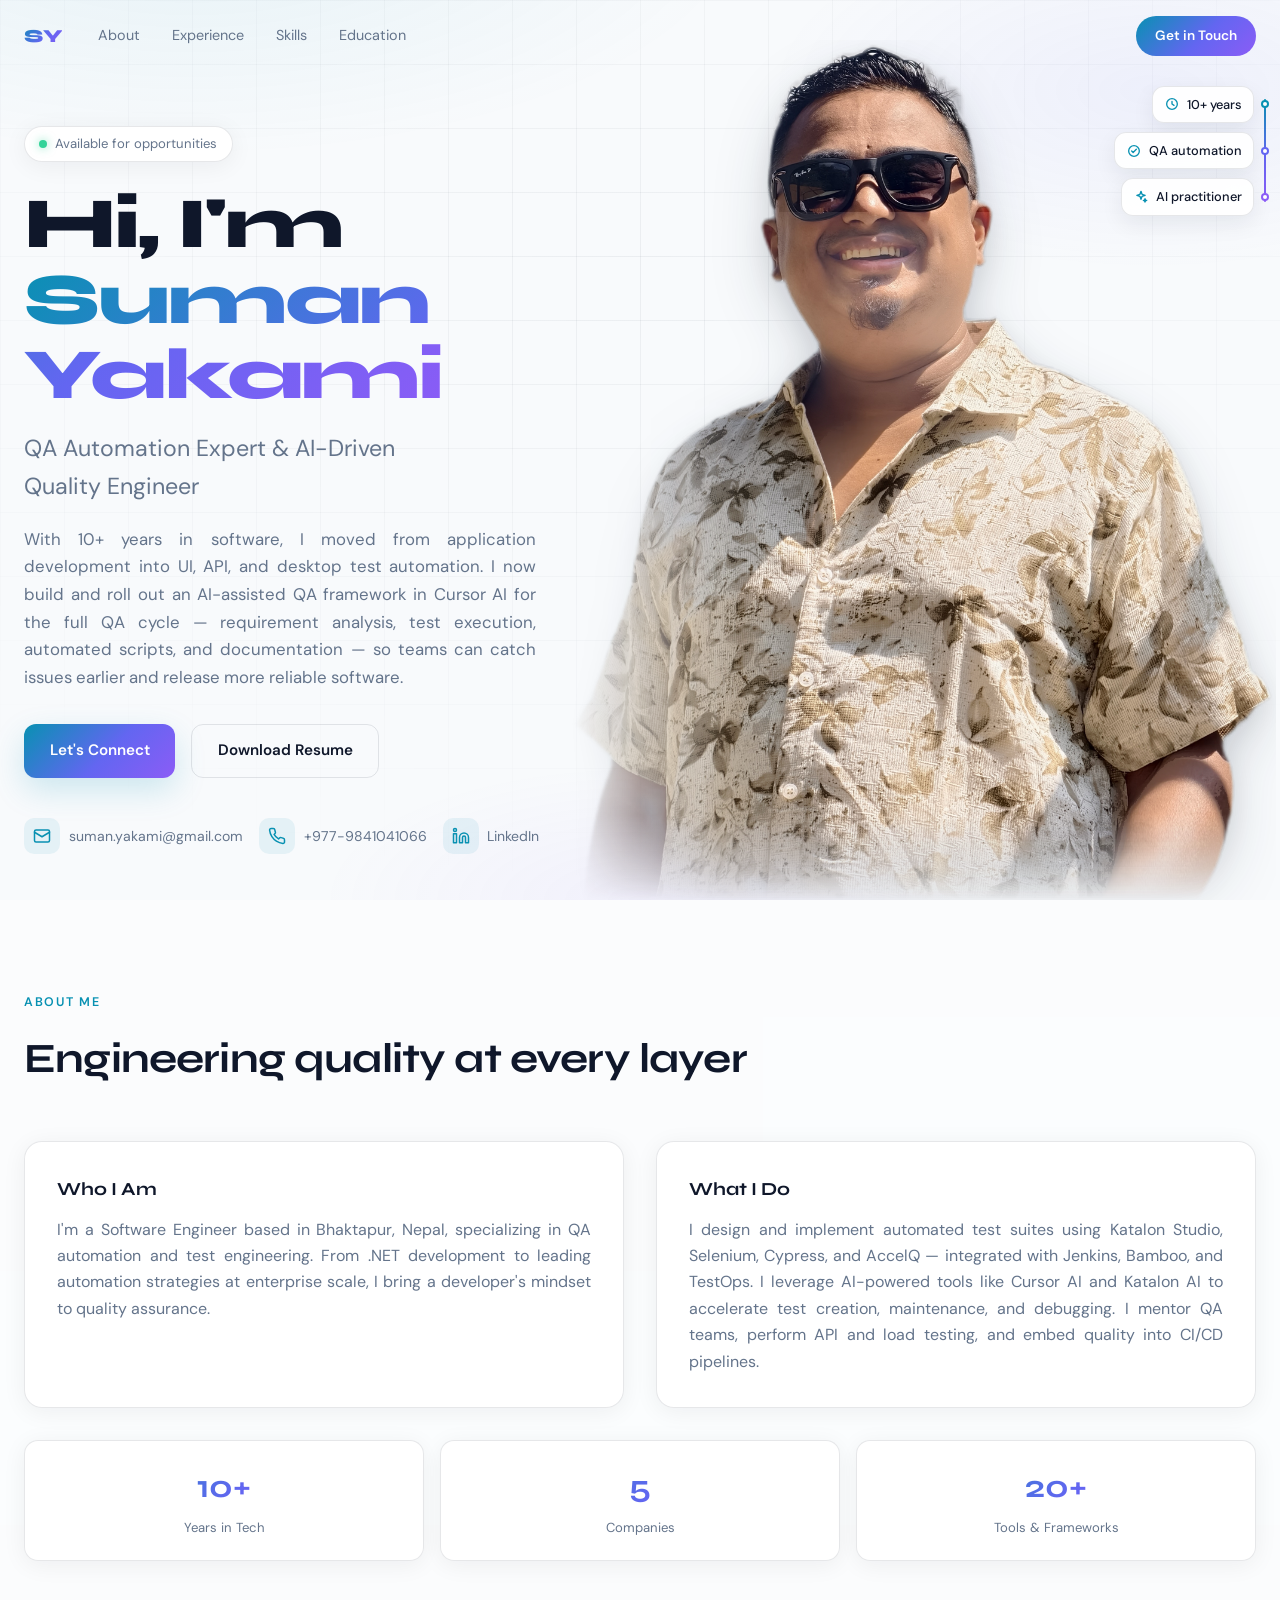
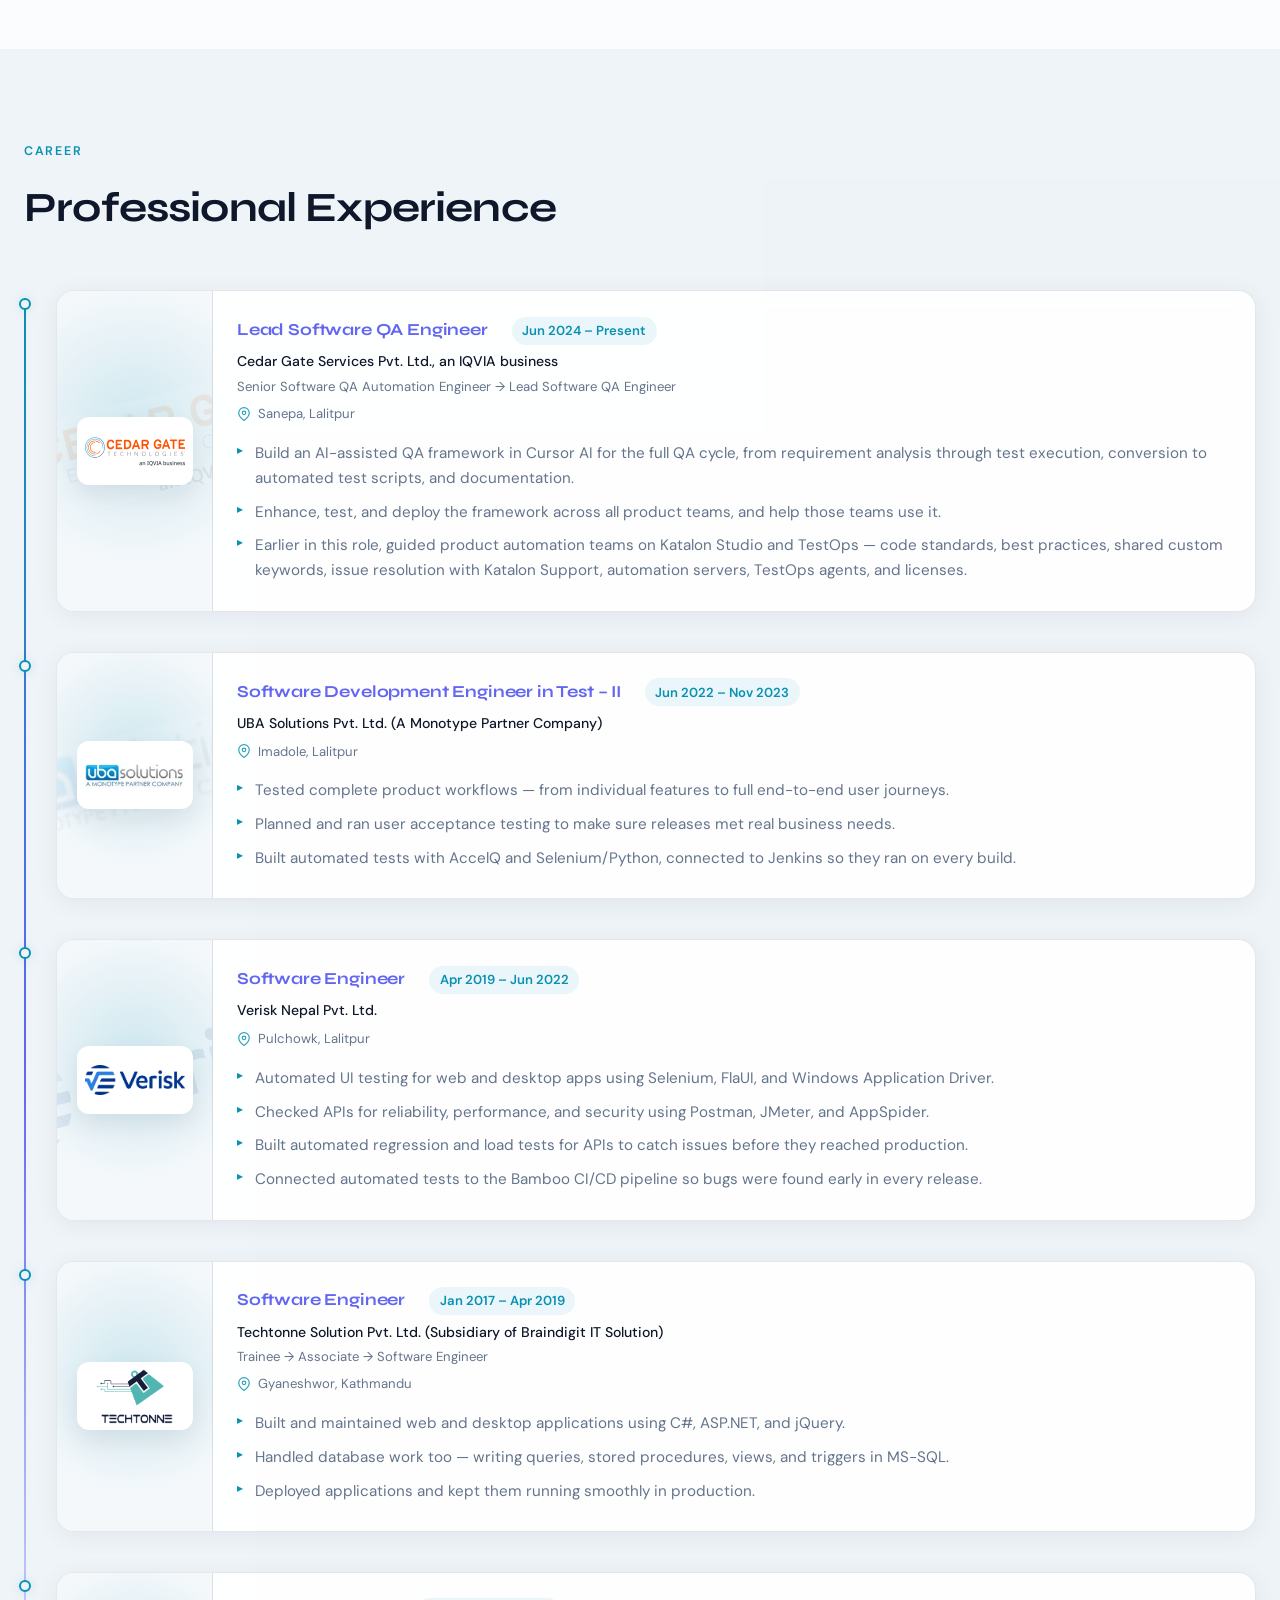
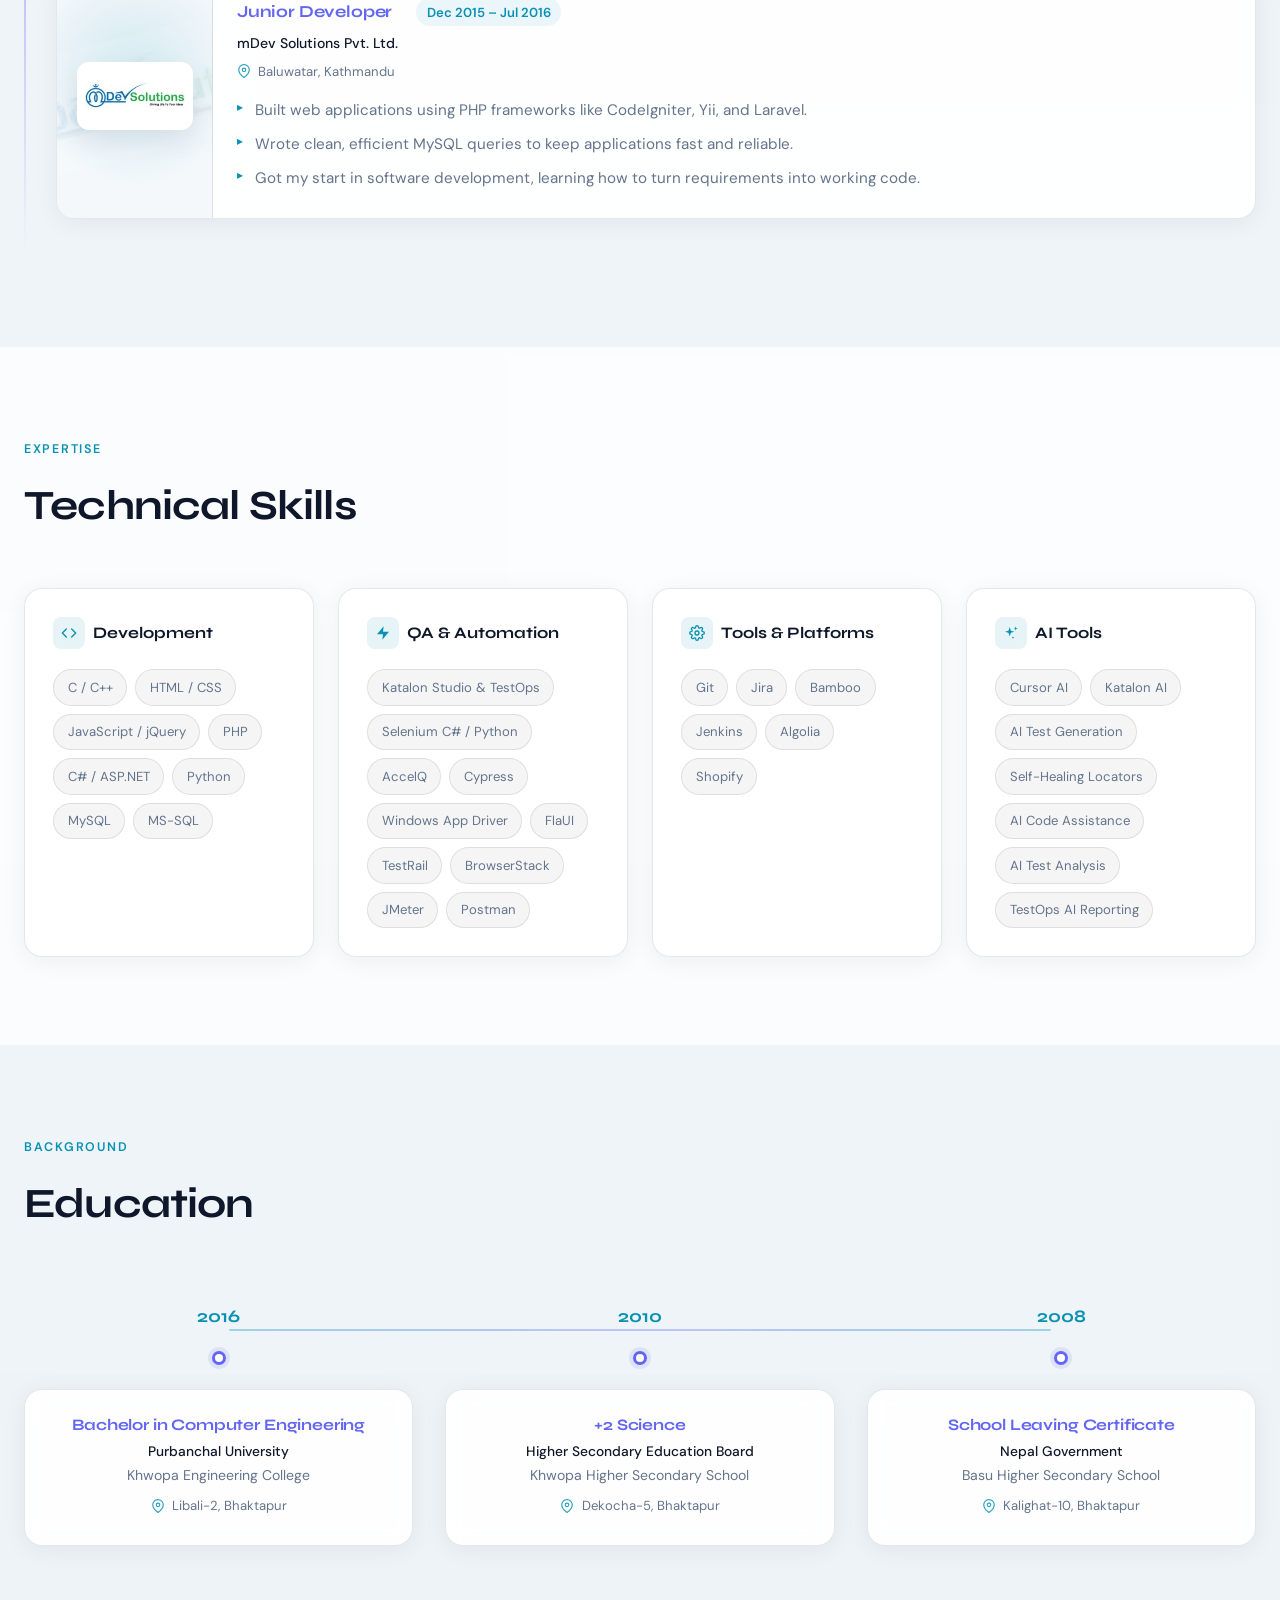
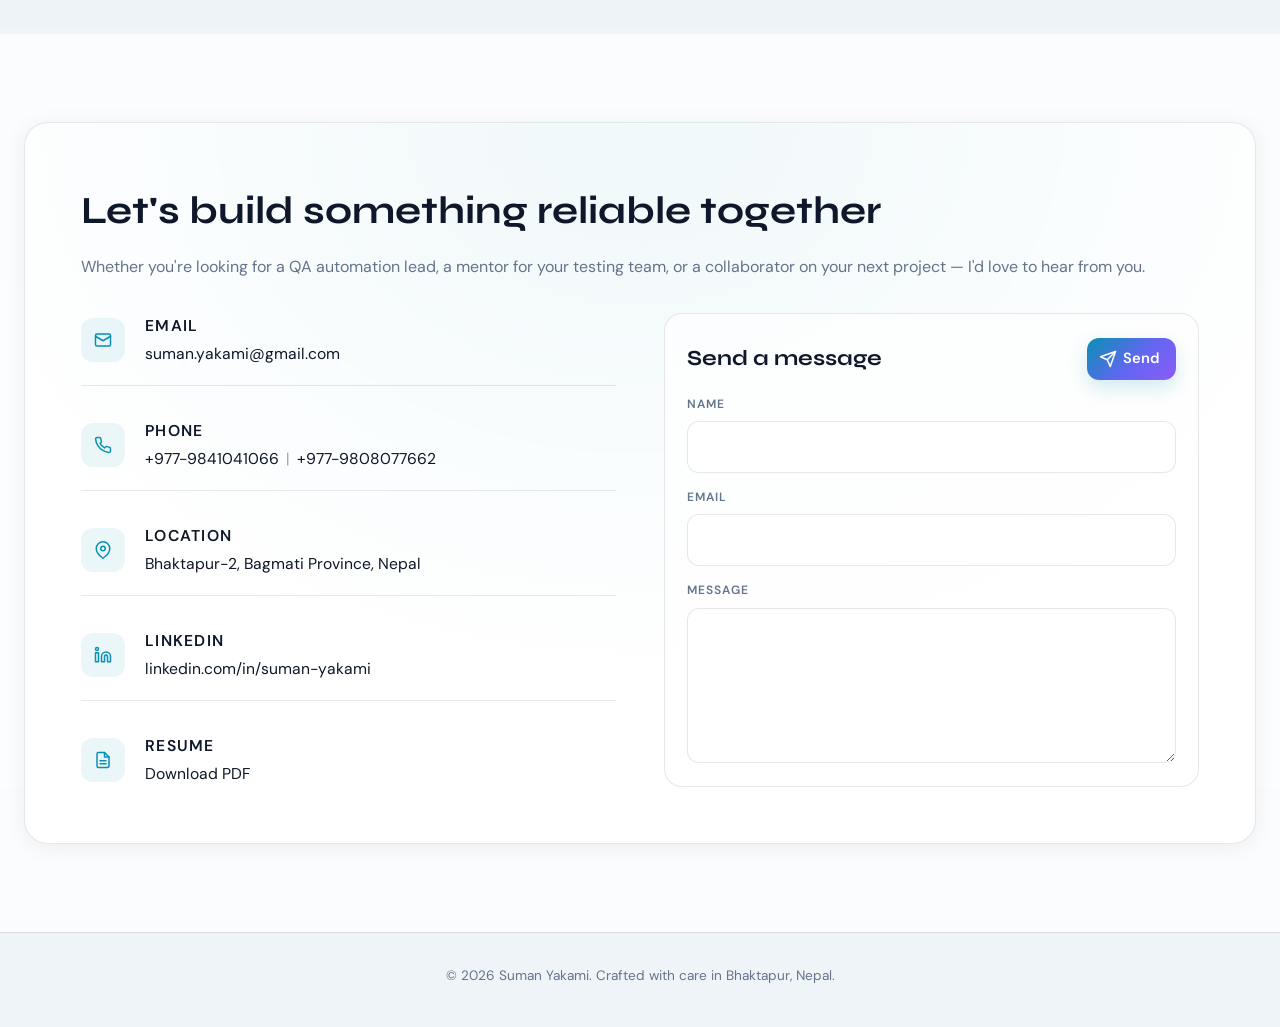
==== commit 383391b2: "Contact form added" ====
--- a/index.html
+++ b/index.html
@@ -413,6 +413,7 @@
           Whether you're looking for a QA automation lead, a mentor for your testing team,
           or a collaborator on your next project — I'd love to hear from you.
         </p>
+        <div class="contact-layout">
         <ul class="contact-list">
           <li>
             <span class="contact-icon" aria-hidden="true">
@@ -464,6 +465,32 @@
             </div>
           </li>
         </ul>
+        <form class="contact-form" id="contactForm" novalidate>
+          <div class="contact-form-head">
+            <h3>Send a message</h3>
+            <button type="submit" class="contact-send">
+              <svg viewBox="0 0 24 24" aria-hidden="true"><path d="M22 2 11 13"/><path d="m22 2-7 20-4-9-9-4 20-7z"/></svg>
+              <span>Send</span>
+            </button>
+          </div>
+          <div class="field">
+            <label for="contactName">Name</label>
+            <input id="contactName" name="name" type="text" autocomplete="name" required />
+            <p class="field-error" id="contactNameError" hidden></p>
+          </div>
+          <div class="field">
+            <label for="contactEmail">Email</label>
+            <input id="contactEmail" name="email" type="email" autocomplete="email" required />
+            <p class="field-error" id="contactEmailError" hidden></p>
+          </div>
+          <div class="field">
+            <label for="contactMessage">Message</label>
+            <textarea id="contactMessage" name="message" rows="5" required></textarea>
+            <p class="field-error" id="contactMessageError" hidden></p>
+          </div>
+          <p class="form-note" id="formNote" hidden></p>
+        </form>
+        </div>
       </div>
     </div>
   </section>
@@ -520,6 +547,41 @@
     );
 
     sections.forEach((section) => sectionObserver.observe(section));
+
+    const contactForm = document.getElementById("contactForm");
+    const formNote = document.getElementById("formNote");
+
+    function setFieldError(input, errorEl, message) {
+      const invalid = Boolean(message);
+      input.setAttribute("aria-invalid", invalid ? "true" : "false");
+      input.setAttribute("aria-describedby", errorEl.id);
+      errorEl.hidden = !invalid;
+      errorEl.textContent = message;
+    }
+
+    contactForm.addEventListener("submit", (event) => {
+      event.preventDefault();
+      const name = contactForm.name.value.trim();
+      const email = contactForm.email.value.trim();
+      const message = contactForm.message.value.trim();
+      const emailOk = /^[^\s@]+@[^\s@]+\.[^\s@]+$/.test(email);
+
+      setFieldError(contactForm.name, document.getElementById("contactNameError"), name ? "" : "Please enter your name.");
+      setFieldError(contactForm.email, document.getElementById("contactEmailError"), emailOk ? "" : "Please enter a valid email.");
+      setFieldError(contactForm.message, document.getElementById("contactMessageError"), message ? "" : "Please write a message.");
+
+      if (!name || !emailOk || !message) {
+        formNote.hidden = true;
+        return;
+      }
+
+      const subject = encodeURIComponent(`Portfolio message from ${name}`);
+      const body = encodeURIComponent(`Name: ${name}\nEmail: ${email}\n\n${message}`);
+      window.location.href = `mailto:suman.yakami@gmail.com?subject=${subject}&body=${body}`;
+      formNote.hidden = false;
+      formNote.classList.remove("is-error");
+      formNote.textContent = "Your email app should open with this message ready to send.";
+    });
   </script>
 </body>
 </html>
--- a/styles.css
+++ b/styles.css
@@ -964,10 +964,18 @@
   border: 1px solid var(--border);
   border-radius: 24px;
   padding: 3.5rem;
-  text-align: center;
+  text-align: left;
   backdrop-filter: blur(12px);
   position: relative;
   overflow: hidden;
+}
+
+.contact-layout {
+  display: grid;
+  grid-template-columns: minmax(0, 1fr) minmax(0, 1fr);
+  gap: 2rem 3rem;
+  align-items: stretch;
+  position: relative;
 }
 
 .contact-wrapper::before {
@@ -987,17 +995,18 @@
 
 .contact-wrapper > p {
   color: var(--text-muted);
-  max-width: 480px;
-  margin: 0 auto 2.5rem;
+  max-width: none;
+  margin: 0 0 2rem;
   position: relative;
 }
 
 .contact-list {
-  max-width: 560px;
-  margin: 0 auto;
+  margin: 0;
   position: relative;
   display: flex;
   flex-direction: column;
+  justify-content: space-between;
+  height: 100%;
   gap: 0;
 }
 
@@ -1065,6 +1074,128 @@
   font-weight: 300;
   user-select: none;
 }
+
+.contact-form {
+  position: relative;
+  display: flex;
+  flex-direction: column;
+  gap: 0.95rem;
+  height: 100%;
+  background: rgba(255, 255, 255, 0.72);
+  border: 1px solid var(--border);
+  border-radius: 18px;
+  padding: 1.5rem 1.4rem 1.45rem;
+}
+
+.contact-form-head {
+  display: flex;
+  align-items: center;
+  justify-content: space-between;
+  gap: 1rem;
+}
+
+.contact-form .field:has(textarea) {
+  flex: 1;
+}
+
+.contact-form textarea {
+  flex: 1;
+  min-height: 6.5rem;
+}
+
+.contact-form h3 {
+  font-family: "Syne", sans-serif;
+  font-size: 1.35rem;
+  font-weight: 700;
+  margin: 0;
+}
+
+.contact-send {
+  height: 42px;
+  padding: 0 0.95rem 0 0.75rem;
+  border: none;
+  border-radius: 12px;
+  display: inline-flex;
+  align-items: center;
+  gap: 0.4rem;
+  flex-shrink: 0;
+  cursor: pointer;
+  font-family: inherit;
+  font-size: 0.92rem;
+  font-weight: 600;
+  line-height: 1;
+  background: var(--gradient);
+  color: #ffffff;
+  box-shadow: 0 8px 20px var(--accent-glow);
+  transition: transform 0.2s;
+}
+
+.contact-send:hover { transform: translateY(-1px); }
+.contact-send:disabled { opacity: 0.6; cursor: wait; transform: none; }
+
+.contact-send svg {
+  width: 18px;
+  height: 18px;
+  display: block;
+  stroke: currentColor;
+  fill: none;
+  stroke-width: 2;
+  stroke-linecap: round;
+  stroke-linejoin: round;
+}
+
+.field {
+  display: flex;
+  flex-direction: column;
+  gap: 0.4rem;
+}
+
+.field label {
+  font-size: 0.75rem;
+  font-weight: 600;
+  letter-spacing: 0.08em;
+  text-transform: uppercase;
+  color: var(--text-muted);
+}
+
+.field input,
+.field textarea {
+  width: 100%;
+  font: inherit;
+  font-size: 0.98rem;
+  color: var(--text);
+  background: #ffffff;
+  border: 1px solid var(--border);
+  border-radius: 12px;
+  padding: 0.75rem 0.9rem;
+  outline: none;
+  resize: vertical;
+}
+
+.field input:focus,
+.field textarea:focus {
+  border-color: rgba(8, 145, 178, 0.55);
+  box-shadow: 0 0 0 4px rgba(8, 145, 178, 0.12);
+}
+
+.field input[aria-invalid="true"],
+.field textarea[aria-invalid="true"] {
+  border-color: #e11d48;
+}
+
+.field-error {
+  font-size: 0.78rem;
+  color: #be123c;
+  line-height: 1.4;
+}
+
+.form-note {
+  font-size: 0.84rem;
+  color: var(--text-muted);
+  line-height: 1.5;
+}
+
+.form-note.is-error { color: #be123c; }
 
 /* Footer */
 footer {
@@ -1200,6 +1331,9 @@
 
   .menu-toggle { display: grid; place-items: center; }
   .contact-wrapper { padding: 2rem 1.5rem; }
+  .contact-layout { grid-template-columns: 1fr; gap: 2rem; }
+  .contact-list { height: auto; }
+  .contact-form h3 { font-size: 1.15rem; }
   .timeline-card { flex-direction: column; }
   .timeline-logo-stage {
     width: 100%;
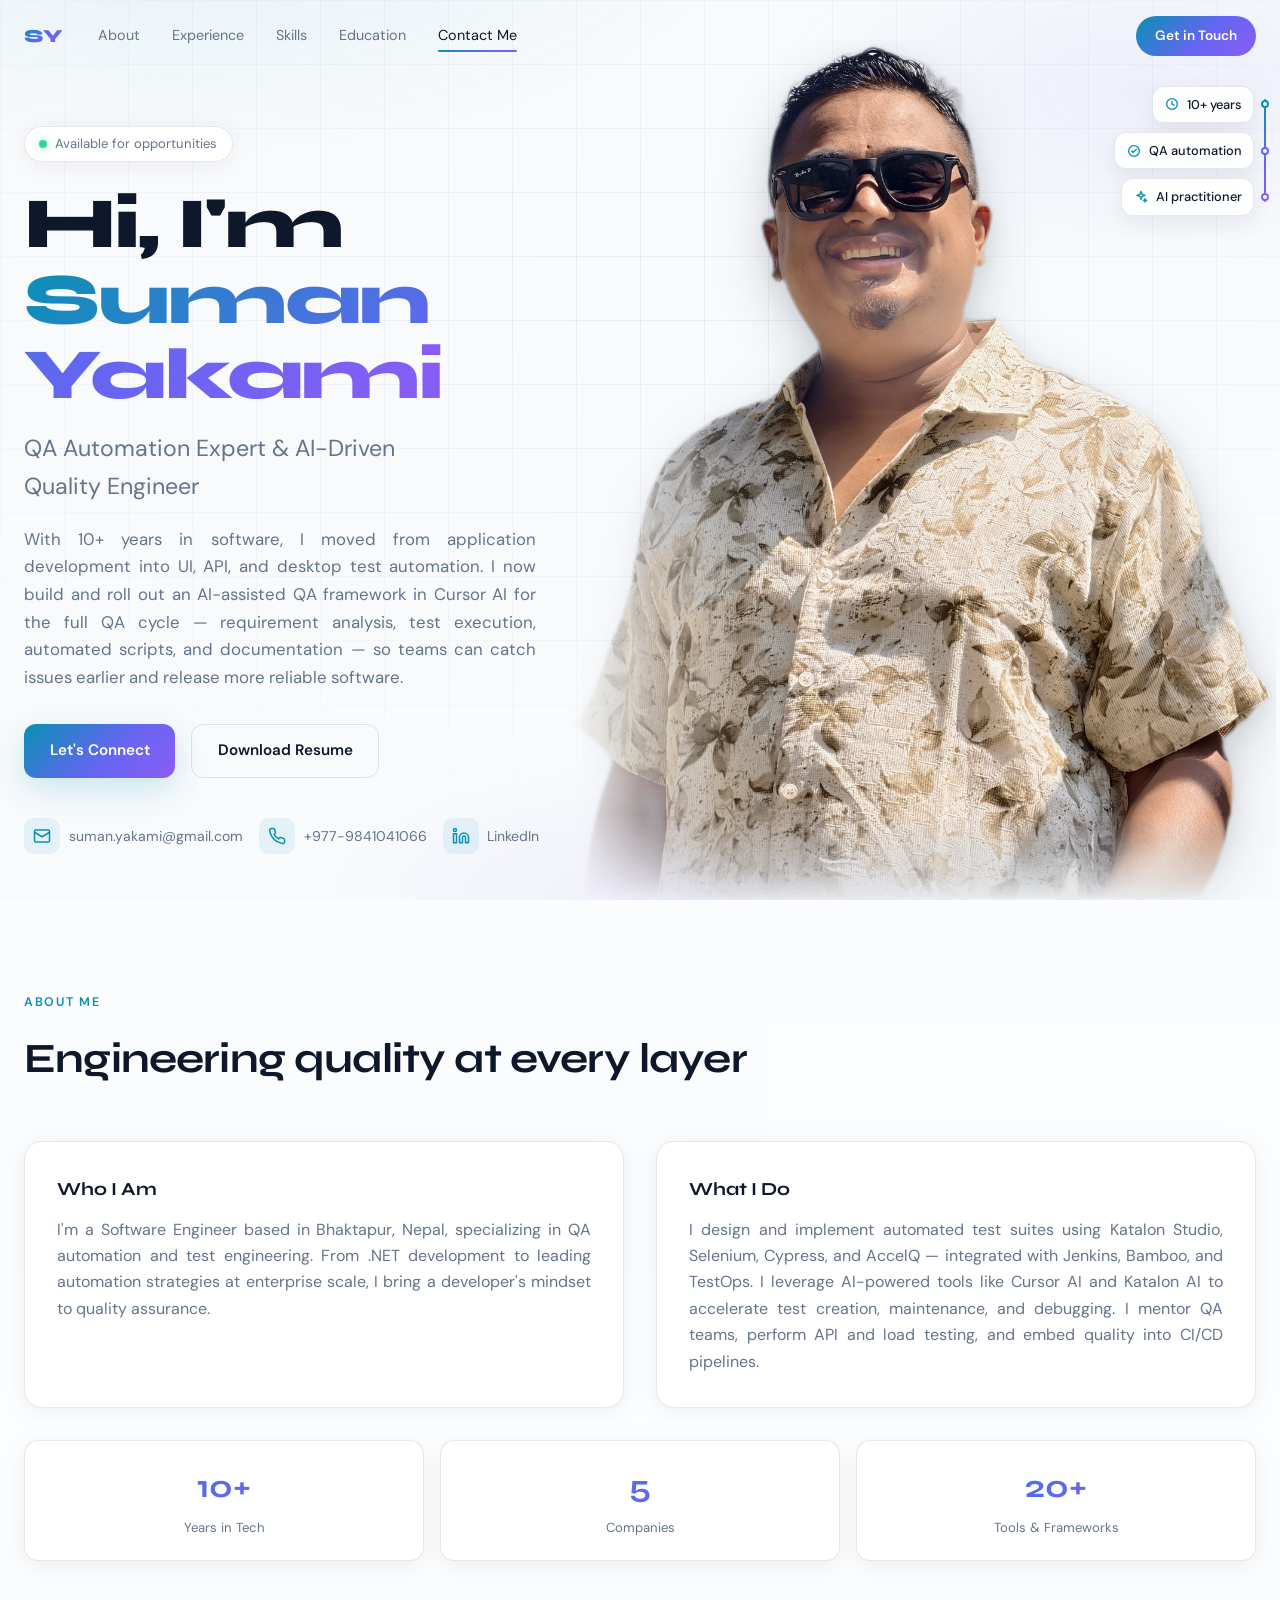
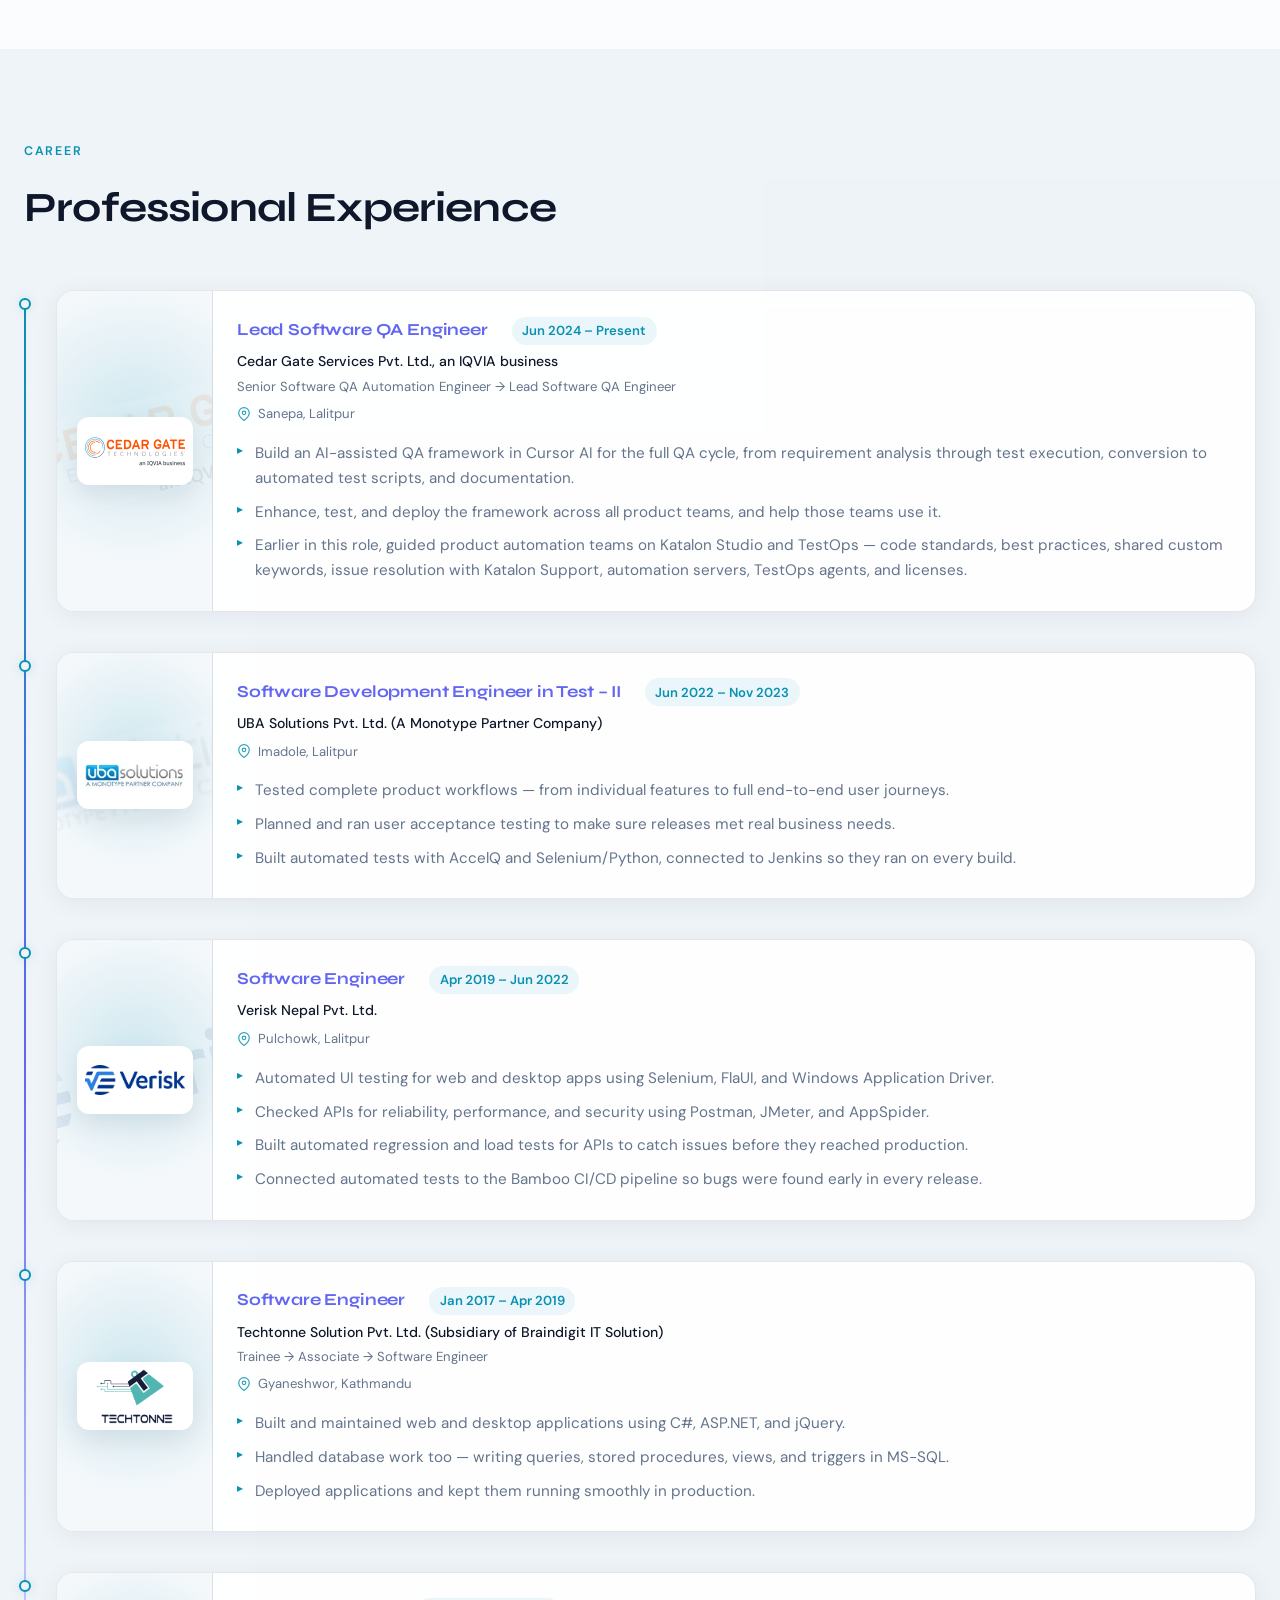
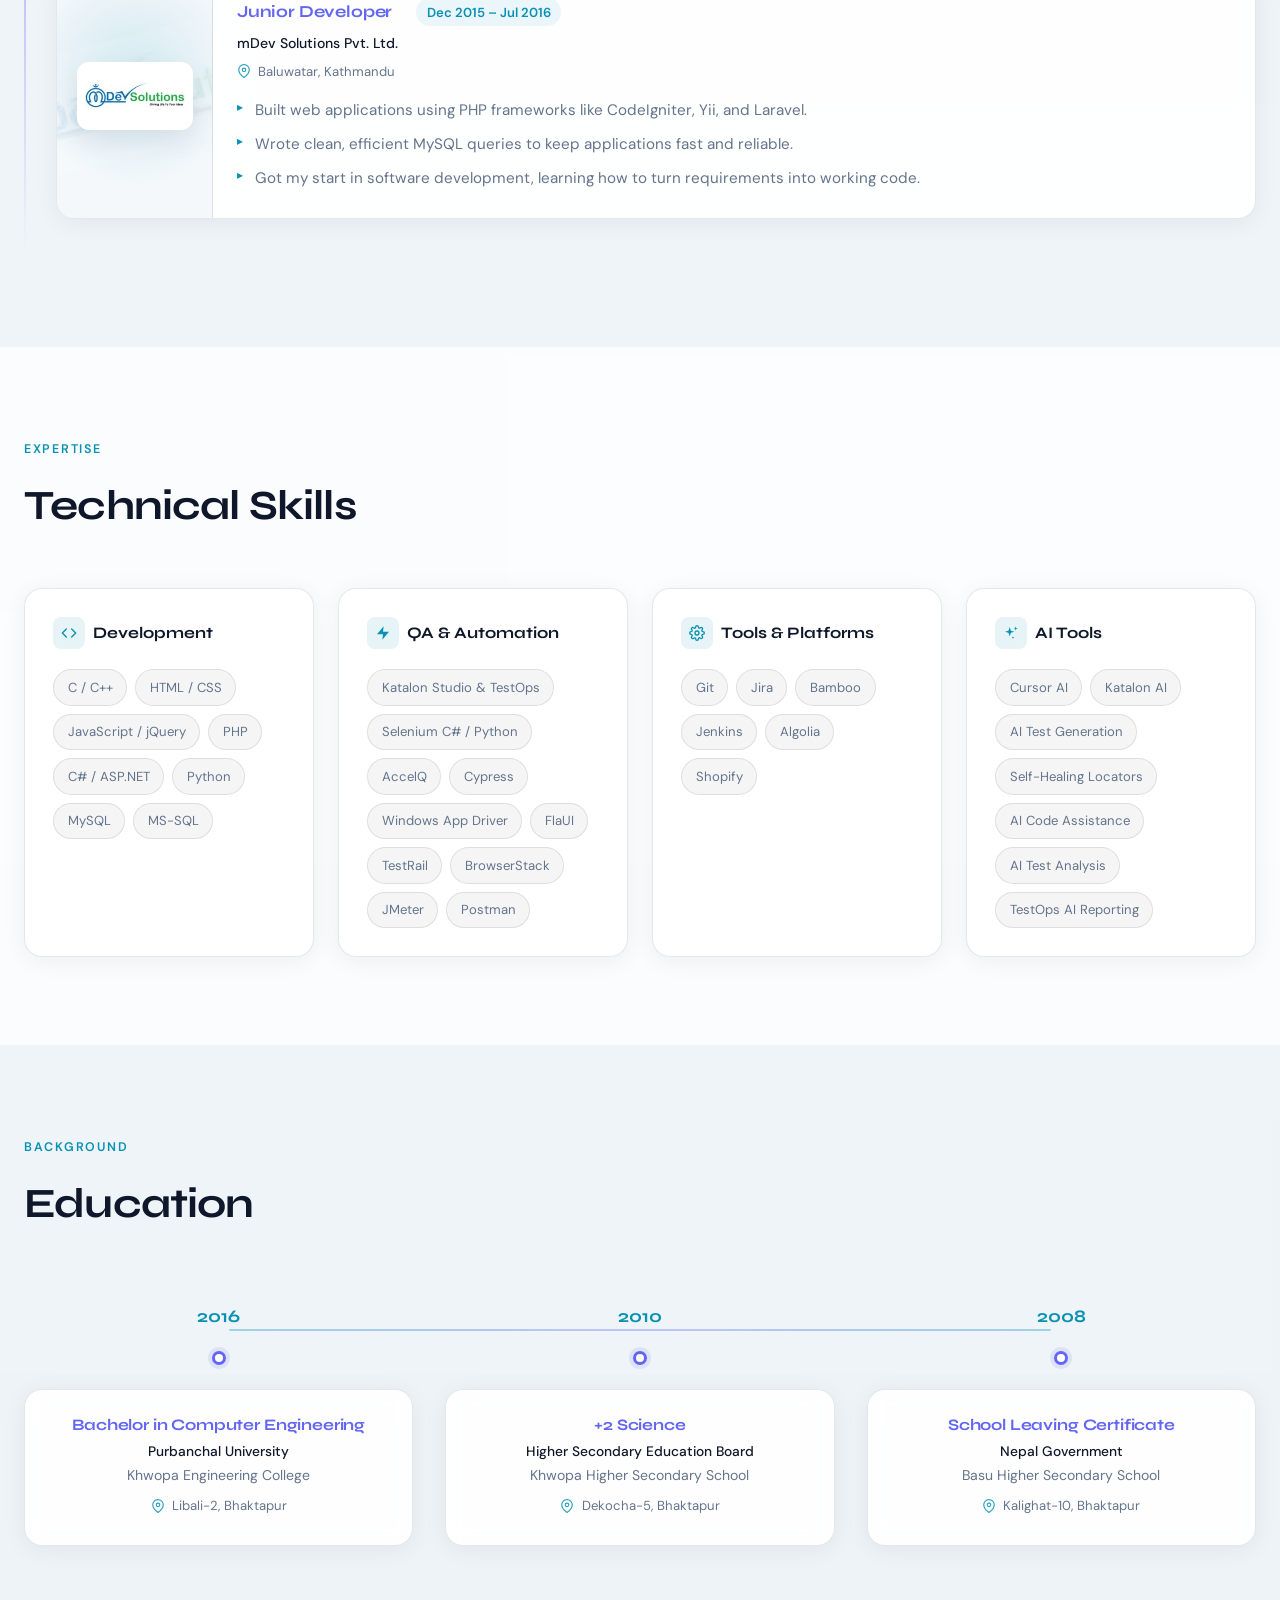
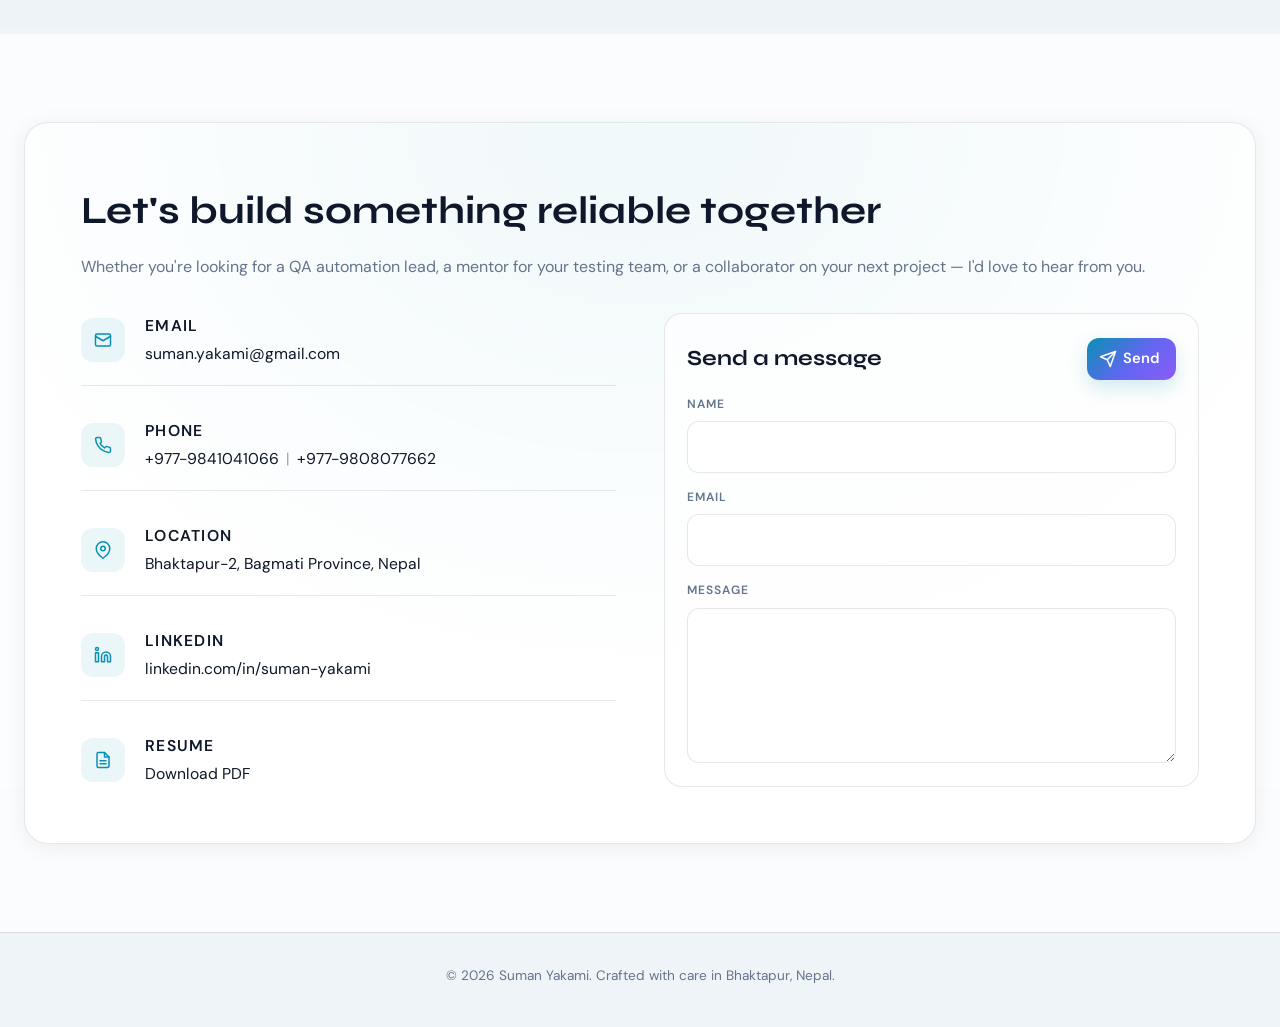
==== commit 67f9efce: "contact me added to nav menu bar" ====
--- a/index.html
+++ b/index.html
@@ -24,6 +24,7 @@
           <a href="#experience">Experience</a>
           <a href="#skills">Skills</a>
           <a href="#education">Education</a>
+          <a href="#contact">Contact Me</a>
         </div>
       </div>
       <div class="nav-right">
